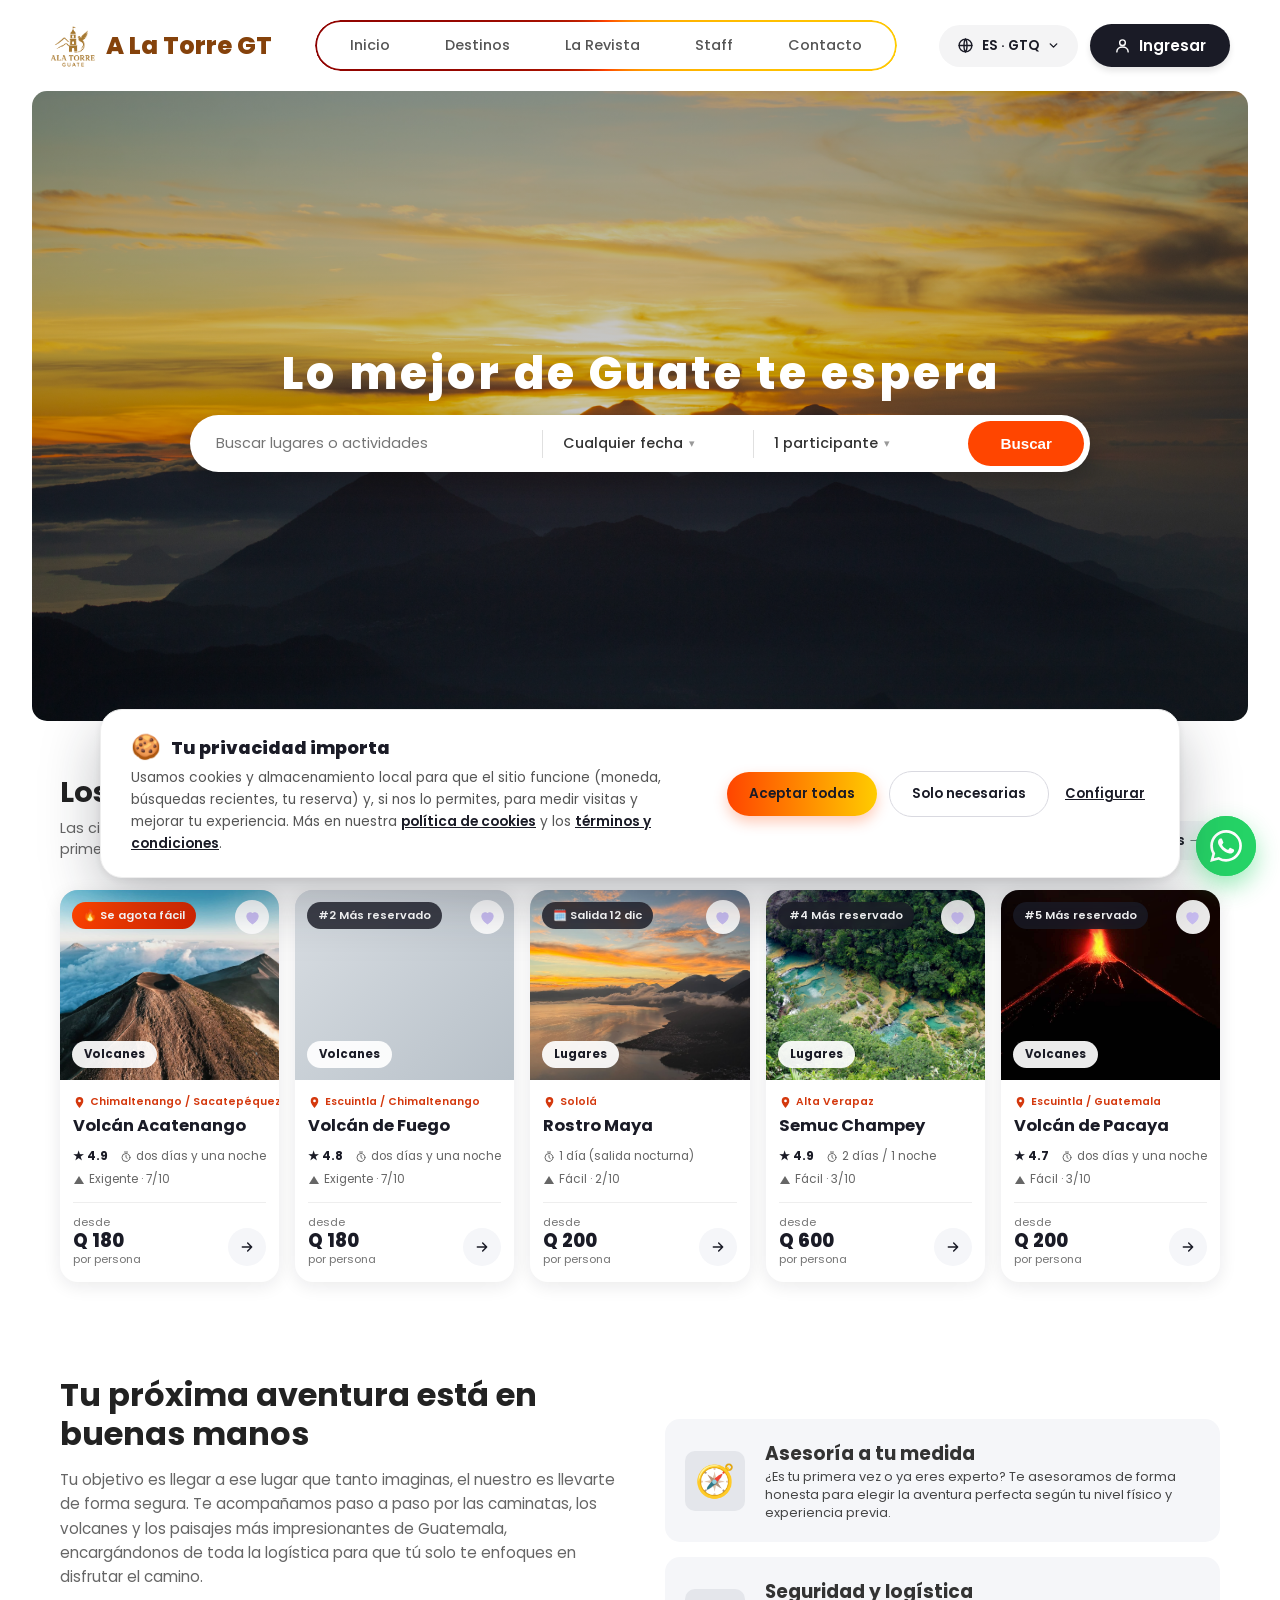
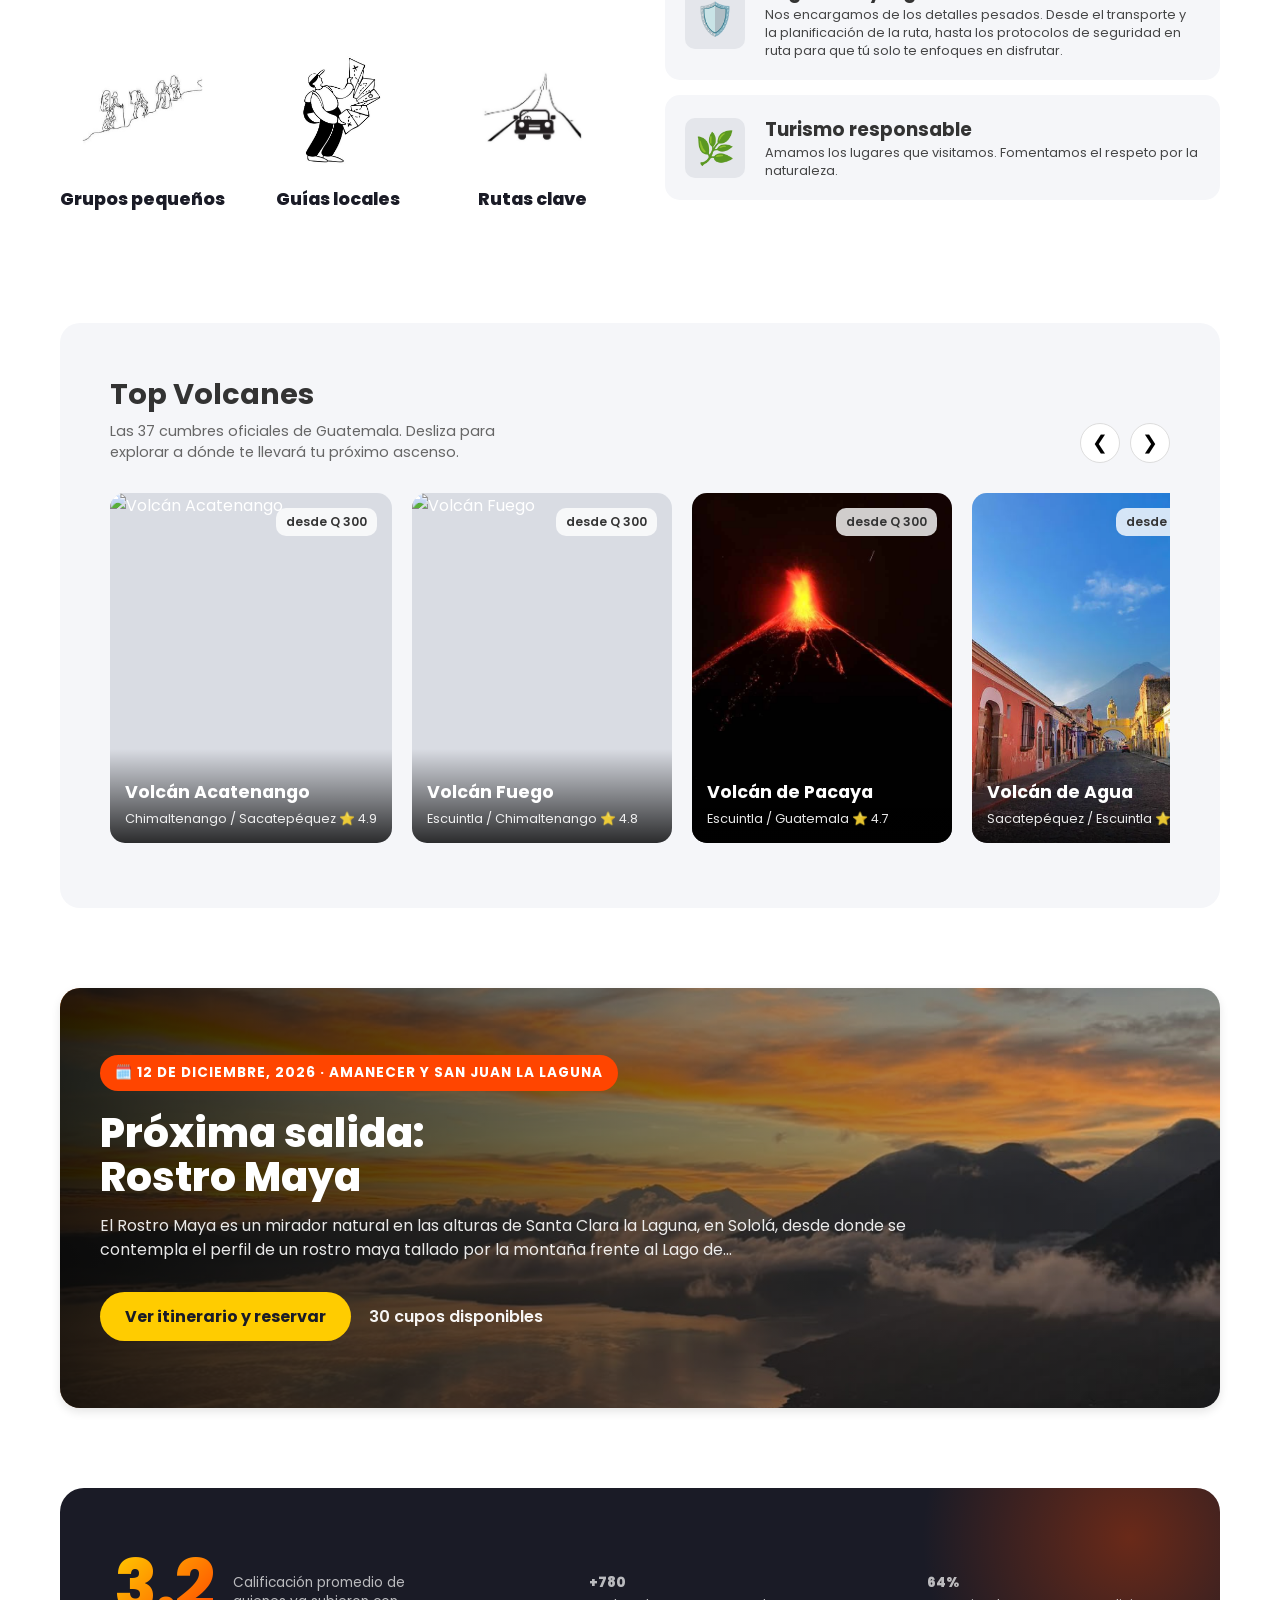
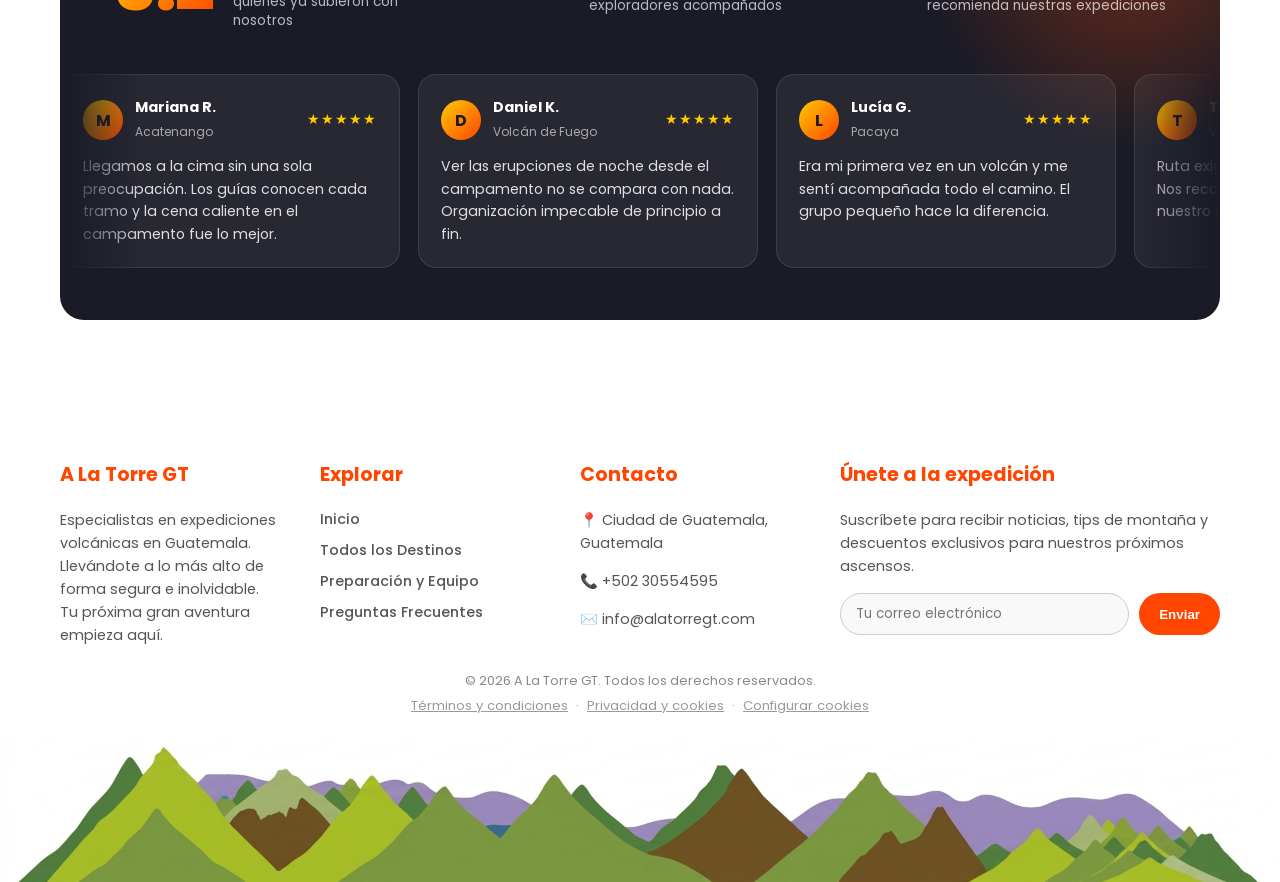
==== index.html @ f59e6e06 "Subo todas las imágenes" ====
<!DOCTYPE html>
<html lang="es">
<head>
    <meta charset="UTF-8">
    <meta name="viewport" content="width=device-width, initial-scale=1.0">
    <title data-i18n="inicio.titulo">A La Torre GT | Inicio</title>
    <link rel="icon" type="image/png" href="img/logo.png">
    <script>document.documentElement.classList.add('js');</script>
    <link rel="preload" as="image" href="img/portada.jpeg" media="(min-width: 769px)">
    <link rel="preconnect" href="https://fonts.googleapis.com">
    <link rel="preconnect" href="https://fonts.gstatic.com" crossorigin>
    <link href="https://fonts.googleapis.com/css2?family=Poppins:wght@400;500;600;700;800&display=swap" rel="stylesheet">
    <link rel="stylesheet" href="estilos.css">
    <link rel="stylesheet" href="comun.css">
    <link rel="stylesheet" href="inicio.css">
    <link rel="stylesheet" href="anuncio.css">
    <script src="moneda.js"></script>
    <script src="i18n.js" defer></script>
    <script src="traducciones/trad-comun.js" defer></script>
    <script src="traducciones/trad-inicio.js" defer></script>
    <script src="comun.js" defer></script>
    <script src="menu-movil.js" defer></script>
</head>
<body>

    <!-- Pantalla de carga: se desvanece sola cuando todo está listo -->
    <div class="pre" id="pre" aria-hidden="true">
        <div class="pre-in">
            <img src="img/logo.png" alt="" onerror="this.remove()">
            <b>A La Torre GT</b>
            <div class="pre-barra"><span></span></div>
        </div>
    </div>

    <nav class="navbar">
        <a class="logo" href="index.html">
            <img src="img/logo.png" alt="" onerror="this.remove()">
            <span>A La Torre GT</span>
        </a>
        <div class="nav-links">
            <a href="index.html" data-i18n="comun.nav.inicio">Inicio</a>
            <a href="destinos.html" data-i18n="comun.nav.destinos">Destinos</a>
            <a href="revista.html" data-i18n="comun.nav.revista">La Revista</a>
            <a href="staff.html" data-i18n="comun.nav.staff">Staff</a>
            <a href="contacto.html" data-i18n="comun.nav.contacto">Contacto</a>
        </div>
        <div class="nav-actions">
            <input type="text" class="search-bar" placeholder="🔍 Buscar un volcán...">
            <a href="#" class="btn-book">Reservar ahora</a>
        </div>
    </nav>

    <!-- ===== 1. HERO ===== -->
    <section class="hero-section">
        <h1 data-i18n-html="inicio.hero.titulo">Lo mejor de <br class="br-movil">Guate te espera</h1>

        <div class="hero-search" id="hero-search">
            <div class="search-field search-field-main" id="field-search">
                <button type="button" class="ms-atras" id="ms-atras" aria-label="Volver" data-i18n-attr="aria-label:inicio.busq.volver"><svg viewBox="0 0 24 24" fill="none" stroke="currentColor" stroke-width="2.2" stroke-linecap="round" stroke-linejoin="round"><path d="M19 12H5M11 6l-6 6 6 6"/></svg></button>
                <input type="text" id="search-input" placeholder="Buscar lugares o actividades" data-i18n-attr="placeholder:inicio.busq.placeholder" autocomplete="off">
                <div class="search-dropdown" id="dropdown-search">
                    <p class="dropdown-label" data-i18n="inicio.busq.recientes">Búsquedas recientes</p>
                    <div id="recent-searches-list"></div>
                    <p class="dropdown-label ms-sug-label" data-i18n="inicio.busq.sugerencias">Sugerencias</p>
                    <div id="sugerencias-list"></div>
                </div>
            </div>
            <div class="search-divider"></div>
            <div class="search-field" id="field-date">
                <span class="search-label" id="date-label" data-i18n="inicio.busq.cualquier_fecha" data-i18n-suave>Cualquier fecha</span>
                <span class="search-chevron">▾</span>
                <div class="search-dropdown dropdown-calendar" id="dropdown-date">
                    <h3 class="ms-titulo" data-i18n="inicio.busq.cuando">¿Cuándo?</h3>
                    <div class="quick-dates">
                        <button type="button" class="quick-date-btn" data-quick="hoy" data-i18n="inicio.busq.hoy">Hoy</button>
                        <button type="button" class="quick-date-btn" data-quick="manana" data-i18n="inicio.busq.manana">Mañana</button>
                        <button type="button" class="quick-date-btn" data-quick="finde" data-i18n="inicio.busq.finde">Próximo fin de semana</button>
                    </div>
                    <div class="calendar-months" id="calendar-months">
                        <div class="calendar-month">
                            <div class="calendar-header">
                                <button type="button" class="calendar-nav" id="cal-prev">❮</button>
                                <span id="calendar-month-label-1"></span>
                                <span class="calendar-nav-spacer"></span>
                            </div>
                            <div class="calendar-grid" id="calendar-grid-1"></div>
                        </div>
                        <div class="calendar-month">
                            <div class="calendar-header">
                                <span class="calendar-nav-spacer"></span>
                                <span id="calendar-month-label-2"></span>
                                <button type="button" class="calendar-nav" id="cal-next">❯</button>
                            </div>
                            <div class="calendar-grid" id="calendar-grid-2"></div>
                        </div>
                    </div>
                    <div class="ms-pie">
                        <button type="button" class="ms-link" id="ms-reset" data-i18n="inicio.busq.restablecer">Restablecer</button>
                        <button type="button" class="ms-link" id="ms-saltar" data-i18n="inicio.busq.saltar">Saltar</button>
                        <button type="button" class="ms-continuar" id="ms-continuar" data-i18n="inicio.busq.continuar">Continuar</button>
                    </div>
                </div>
            </div>
            <div class="search-divider"></div>
            <div class="search-field" id="field-people">
                <span class="search-label" id="people-label" data-i18n="inicio.busq.participante_1" data-i18n-suave>1 participante</span>
                <span class="search-chevron">▾</span>
                <div class="search-dropdown dropdown-people" id="dropdown-people">
                    <h3 class="ms-titulo" data-i18n="inicio.busq.quien">¿Quién va a ir?</h3>
                    <div class="people-row">
                        <div>
                            <p class="people-title" data-i18n="inicio.busq.adultos">Adultos</p>
                            <p class="people-sub" data-i18n="inicio.busq.adultos_sub">A partir de 18 años</p>
                        </div>
                        <div class="people-counter">
                            <button type="button" class="counter-btn" id="adults-minus">−</button>
                            <span id="adults-count">1</span>
                            <button type="button" class="counter-btn" id="adults-plus">+</button>
                        </div>
                    </div>
                    <div class="people-row">
                        <div>
                            <p class="people-title" data-i18n="inicio.busq.ninos">Niños</p>
                            <p class="people-sub" data-i18n="inicio.busq.ninos_sub">De 0 a 17 años</p>
                        </div>
                        <div class="people-counter">
                            <button type="button" class="counter-btn" id="children-minus">−</button>
                            <span id="children-count">0</span>
                            <button type="button" class="counter-btn" id="children-plus">+</button>
                        </div>
                    </div>
                    <div id="children-ages-list"></div>
                </div>
            </div>
            <button class="search-btn" id="search-submit" data-i18n="inicio.busq.buscar">Buscar</button>
        </div>
    </section>

    <div class="container">

        <!-- ===== 2. LOS 5 MÁS RESERVADOS =====
             Las tarjetas se generan solas (script.js, sección 2.5): Acatenango y Fuego fijos y
             los 3 destinos con la salida grupal más próxima. No hay que editarlas aquí. -->
        <section class="mas-res" id="mas-reservados" aria-label="Los destinos más reservados" data-i18n-attr="aria-label:inicio.mas.aria">
            <svg width="0" height="0" style="position:absolute" aria-hidden="true" focusable="false">
                <symbol id="i-pin" viewBox="0 0 24 24"><path fill="currentColor" fill-rule="evenodd" d="M12 2a7 7 0 0 0-7 7c0 5.3 7 13 7 13s7-7.7 7-13a7 7 0 0 0-7-7zm0 9.5A2.5 2.5 0 1 1 12 6.500a2.5 2.5 0 0 1 0 5z"/></symbol>
                <symbol id="i-reloj" viewBox="0 0 24 24"><g fill="none" stroke="currentColor" stroke-width="2" stroke-linecap="round" stroke-linejoin="round"><circle cx="12" cy="13" r="8"/><path d="M12 9v4l2.500 2M9 2h6"/></g></symbol>
                <symbol id="i-monte" viewBox="0 0 24 24"><path fill="currentColor" d="M12 4 2 20h20L12 4z"/></symbol>
                <symbol id="i-corazon" viewBox="0 0 24 24"><path fill="currentColor" stroke="currentColor" stroke-width="1.500" stroke-linejoin="round" d="M12 21s-8-5.300-8-11.100A4.600 4.600 0 0 1 12 7a4.600 4.600 0 0 1 8 2.900C20 15.700 12 21 12 21z"/></symbol>
                <symbol id="i-flecha" viewBox="0 0 24 24"><path fill="none" stroke="currentColor" stroke-width="2.200" stroke-linecap="round" stroke-linejoin="round" d="M5 12h14M13 6l6 6-6 6"/></symbol>
            </svg>

            <div class="mas-res-head">
                <div>
                    <h2 data-i18n="inicio.mas.titulo">Los más reservados</h2>
                    <p data-i18n="inicio.mas.texto">Las cinco expediciones que nuestros exploradores reservan primero. Asegura tu lugar antes de que se llenen.</p>
                </div>
                <a href="destinos.html" class="mas-res-todos" data-i18n="inicio.mas.ver_todos">Ver todos los destinos <span aria-hidden="true">→</span></a>
            </div>

            <div class="mas-res-grid">
                <!-- Las 5 tarjetas las dibuja script.js (sección 2.5) desde destinos-data.js -->
            </div>
        </section>

        <!-- ===== 3. TU PRÓXIMA AVENTURA ===== -->
        <section class="why-section">
            <div class="why-left">
                <h2 data-i18n="inicio.why.titulo">Tu próxima aventura está en buenas manos</h2>
                <p data-i18n="inicio.why.texto">Tu objetivo es llegar a ese lugar que tanto imaginas, el nuestro es llevarte de forma segura. Te acompañamos paso a paso por las caminatas, los volcanes y los paisajes más impresionantes de Guatemala, encargándonos de toda la logística para que tú solo te enfoques en disfrutar el camino.</p>
                <div class="stats-row">
                    <div class="stat-item">
                        <div class="stat-icon"><img src="img/grupospequenos.jpg" alt="Viajes" data-i18n-attr="alt:inicio.why.alt_viajes" loading="lazy" decoding="async"></div>
                        <p data-i18n="inicio.why.grupos">Grupos pequeños</p>
                    </div>
                    <div class="stat-item">
                        <div class="stat-icon"><img src="img/guiaslocales.jpg" alt="Guías" data-i18n-attr="alt:inicio.why.alt_guias" loading="lazy" decoding="async"></div>
                        <p data-i18n="inicio.why.guias">Guías locales</p>
                    </div>
                    <div class="stat-item">
                        <div class="stat-icon"><img src="img/rutasclaves.jpg" alt="Rutas" data-i18n-attr="alt:inicio.why.alt_rutas" loading="lazy" decoding="async"></div>
                        <p data-i18n="inicio.why.rutas">Rutas clave</p>
                    </div>
                </div>
            </div>
            <div class="why-right">
                <div class="feature-card">
                    <div class="feature-icon">🧭</div>
                    <div class="feature-text"><h3 data-i18n="inicio.why.f1_t">Asesoría a tu medida</h3><p data-i18n="inicio.why.f1_p">¿Es tu primera vez o ya eres experto? Te asesoramos de forma honesta para elegir la aventura perfecta según tu nivel físico y experiencia previa.</p></div>
                </div>
                <div class="feature-card">
                    <div class="feature-icon">🛡️</div>
                    <div class="feature-text"><h3 data-i18n="inicio.why.f2_t">Seguridad y logística</h3><p data-i18n="inicio.why.f2_p">Nos encargamos de los detalles pesados. Desde el transporte y la planificación de la ruta, hasta los protocolos de seguridad en ruta para que tú solo te enfoques en disfrutar.</p></div>
                </div>
                <div class="feature-card">
                    <div class="feature-icon">🌿</div>
                    <div class="feature-text"><h3 data-i18n="inicio.why.f3_t">Turismo responsable</h3><p data-i18n="inicio.why.f3_p">Amamos los lugares que visitamos. Fomentamos el respeto por la naturaleza.</p></div>
                </div>
            </div>
        </section>

        <!-- ===== 4. TOP VOLCANES (las tarjetas las genera script.js) ===== -->
        <section class="top-destinations">
            <div class="dest-header">
                <div class="dest-header-text">
                    <h2 data-i18n="inicio.top.titulo">Top Volcanes</h2>
                    <p data-i18n="inicio.top.texto">Las 37 cumbres oficiales de Guatemala. Desliza para explorar a dónde te llevará tu próximo ascenso.</p>
                </div>
                <div class="slider-controls">
                    <button class="slider-btn" id="btn-prev" aria-label="Anterior" data-i18n-attr="aria-label:inicio.top.anterior">❮</button>
                    <button class="slider-btn" id="btn-next" aria-label="Siguiente" data-i18n-attr="aria-label:inicio.top.siguiente">❯</button>
                </div>
            </div>
            <div class="slider-container" id="volcano-slider"></div>
        </section>

        <!-- ===== 5. PRÓXIMAS SALIDAS GRUPALES =====
             Se genera solo desde destinos-data.js (fechasGrupales). Ver script.js, sección 5. -->
        <section class="packages-grid" id="proximas-salidas" style="display:none">
            <div class="featured-summit" id="summit-box">
                <div class="slider-dots" id="summit-dots"></div>
            </div>
        </section>

        <!-- ===== 6. CALIFICACIONES Y RESEÑAS =====
             OJO: las cifras y los comentarios de abajo son de ejemplo.
             Reemplázalos por datos y reseñas reales de tus clientes. -->
        <section class="resenas" id="resenas" aria-label="Calificaciones de nuestros exploradores" data-i18n-attr="aria-label:inicio.res.aria">
            <div class="res-resumen">
                <div class="res-nota">
                    <span class="res-num"><span class="cuenta" data-valor="4.9" data-dec="1">4.9</span></span>
                    <div>
                        <span class="estrellas" style="--w:98%" aria-label="4.9 de 5 estrellas" data-i18n-attr="aria-label:inicio.res.estrellas" data-i18n-n="4.9"><i>★★★★★</i></span>
                        <p data-i18n="inicio.res.promedio">Calificación promedio de quienes ya subieron con nosotros</p>
                    </div>
                </div>
                <div class="res-dato"><b><span class="cuenta" data-valor="1200" data-pref="+">+1,200</span></b><span data-i18n="inicio.res.acompanados">exploradores acompañados</span></div>
                <div class="res-dato"><b><span class="cuenta" data-valor="98" data-suf="%">98%</span></b><span data-i18n="inicio.res.recomienda">recomienda nuestras expediciones</span></div>
            </div>

            <div class="marq" id="marq">
                <div class="marq-track" id="marqTrack">
                    <figure class="res-card"><div class="res-card-top"><span class="res-av">M</span><div><b>Mariana R.</b><small>Acatenango</small></div><span class="res-st">★★★★★</span></div><blockquote data-i18n="inicio.res.r1">Llegamos a la cima sin una sola preocupación. Los guías conocen cada tramo y la cena caliente en el campamento fue lo mejor.</blockquote></figure>
                    <figure class="res-card"><div class="res-card-top"><span class="res-av">D</span><div><b>Daniel K.</b><small>Volcán de Fuego</small></div><span class="res-st">★★★★★</span></div><blockquote data-i18n="inicio.res.r2">Ver las erupciones de noche desde el campamento no se compara con nada. Organización impecable de principio a fin.</blockquote></figure>
                    <figure class="res-card"><div class="res-card-top"><span class="res-av">L</span><div><b>Lucía G.</b><small>Pacaya</small></div><span class="res-st">★★★★★</span></div><blockquote data-i18n="inicio.res.r3">Era mi primera vez en un volcán y me sentí acompañada todo el camino. El grupo pequeño hace la diferencia.</blockquote></figure>
                    <figure class="res-card"><div class="res-card-top"><span class="res-av">T</span><div><b>Tom H.</b><small>Volcán de Agua</small></div><span class="res-st">★★★★☆</span></div><blockquote data-i18n="inicio.res.r4">Ruta exigente pero muy bien guiada. Nos recomendaron el volcán justo para nuestro nivel y acertaron.</blockquote></figure>
                    <figure class="res-card"><div class="res-card-top"><span class="res-av">A</span><div><b>Andrea P.</b><small>Tajumulco</small></div><span class="res-st">★★★★★</span></div><blockquote data-i18n="inicio.res.r5">Transporte, equipo y comida resueltos. Yo solo tuve que caminar y disfrutar la vista desde lo más alto.</blockquote></figure>
                    <figure class="res-card"><div class="res-card-top"><span class="res-av">S</span><div><b>Sebastián M.</b><small>Acatenango</small></div><span class="res-st">★★★★★</span></div><blockquote data-i18n="inicio.res.r6">Seguridad y buen trato. Ya reservé mi segunda expedición con ellos.</blockquote></figure>
                </div>
            </div>
        </section>

    </div>

    <footer class="site-footer">
        <div class="footer-container">
            <div class="footer-col">
                <h3>A La Torre GT</h3>
                <p data-i18n="comun.footer.sobre">Especialistas en expediciones volcánicas en Guatemala. Llevándote a lo más alto de forma segura e inolvidable. Tu próxima gran aventura empieza aquí.</p>
            </div>

            <div class="footer-col">
                <h3 data-i18n="comun.footer.explorar">Explorar</h3>
                <ul class="footer-links">
                    <li><a href="index.html" data-i18n="comun.nav.inicio">Inicio</a></li>
                    <li><a href="destinos.html" data-i18n="comun.footer.destinos">Todos los Destinos</a></li>
                    <li><a href="#" data-i18n="comun.footer.preparacion">Preparación y Equipo</a></li>
                    <li><a href="#" data-i18n="comun.footer.faq">Preguntas Frecuentes</a></li>
                </ul>
            </div>

            <div class="footer-col">
                <h3 data-i18n="comun.footer.contacto">Contacto</h3>
                <p>📍 Ciudad de Guatemala, Guatemala</p>
                <p>📞 +502 30554595</p>
                <p>✉️ info@alatorregt.com</p>
            </div>

            <div class="footer-col">
                <h3 data-i18n="comun.footer.unete">Únete a la expedición</h3>
                <p data-i18n="comun.footer.unete_texto">Suscríbete para recibir noticias, tips de montaña y descuentos exclusivos para nuestros próximos ascensos.</p>
                <form class="newsletter-form">
                    <input type="email" class="newsletter-input" placeholder="Tu correo electrónico" data-i18n-attr="placeholder:comun.footer.correo_ph">
                    <button type="button" class="newsletter-btn" data-i18n="comun.footer.enviar">Enviar</button>
                </form>
            </div>
        </div>

        <div class="footer-bottom">
            <p data-i18n="comun.footer.derechos">&copy; 2026 A La Torre GT. Todos los derechos reservados.</p>
        </div>

        <div class="cumbres-reference">
            <img src="img/cumbres.png" alt="Las 37 cumbres oficiales de Guatemala" data-i18n-attr="alt:comun.footer.cumbres_alt" loading="lazy" decoding="async">
        </div>
    </footer>

    <!-- ===== ANUNCIO DE LA PRÓXIMA SALIDA GRUPAL =====
         Aparece una vez, ~3 s después de entrar. Imagen, enlace y tiempos se cambian en anuncio.js.
         Póster en img/anuncio1.(jpg/png/webp…) con proporción 3:4. -->
    <div class="anu" id="anuncio" role="dialog" aria-modal="true" aria-label="Próxima salida grupal" data-i18n-attr="aria-label:inicio.anuncio.aria" hidden>
        <div class="anu-fondo" data-anu-cerrar></div>

        <div class="anu-volcan" aria-hidden="true">
            <svg viewBox="0 0 1200 420" preserveAspectRatio="xMidYMax slice" focusable="false">
                <defs>
                    <radialGradient id="anu-g-cra" cx="50%" cy="50%" r="50%">
                        <stop offset="0" stop-color="#fff3b0"/><stop offset=".25" stop-color="#ffcc00"/>
                        <stop offset=".6" stop-color="#ff4500" stop-opacity=".55"/><stop offset="1" stop-color="#8b0000" stop-opacity="0"/>
                    </radialGradient>
                    <linearGradient id="anu-g-mon" x1="0" y1="0" x2="0" y2="1">
                        <stop offset="0" stop-color="#2a1410"/><stop offset=".45" stop-color="#14151d"/><stop offset="1" stop-color="#0b0c11"/>
                    </linearGradient>
                    <linearGradient id="anu-g-rio" x1="0" y1="0" x2="0" y2="1">
                        <stop offset="0" stop-color="#ffcc00"/><stop offset=".5" stop-color="#ff4500"/><stop offset="1" stop-color="#8b0000" stop-opacity="0"/>
                    </linearGradient>
                </defs>
                <ellipse class="anu-resplandor" cx="600" cy="150" rx="270" ry="150" fill="url(#anu-g-cra)"/>
                <path d="M0 420V318L150 276 260 300 400 232 520 150 560 128 600 140 640 128 680 150 800 236 940 262 1060 240 1200 310V420Z" fill="url(#anu-g-mon)"/>
                <path d="M560 128 600 140 640 128" fill="none" stroke="#ffcc00" stroke-width="3" stroke-linecap="round" stroke-linejoin="round"/>
                <path d="M574 138 580 172 566 206 586 244 576 286 596 336" fill="none" stroke="url(#anu-g-rio)" stroke-width="5" stroke-linecap="round" stroke-linejoin="round"/>
                <path d="M626 138 622 170 638 204 620 240 632 280 618 322" fill="none" stroke="url(#anu-g-rio)" stroke-width="4" stroke-linecap="round" stroke-linejoin="round"/>
            </svg>
        </div>

        <div class="anu-brasas" aria-hidden="true"></div>

        <div class="anu-card" tabindex="-1">
            <button type="button" class="anu-x" aria-label="Cerrar anuncio" data-i18n-attr="aria-label:inicio.anuncio.cerrar" data-anu-cerrar>
                <svg viewBox="0 0 24 24" fill="none" stroke="currentColor" stroke-width="2.6" stroke-linecap="round" aria-hidden="true"><path d="M6 6l12 12M18 6L6 18"/></svg>
            </button>
            <div class="anu-foto">
                <img alt="Próxima salida grupal" data-i18n-attr="alt:inicio.anuncio.alt" decoding="async">
                <div class="anu-frente" aria-hidden="true"><div class="anu-lava"></div><div class="anu-cubre"></div></div>
            </div>
            <div class="anu-pie">
                <a class="btn-primary anu-cta" href="detalle.html?id=fuego" data-i18n="inicio.summit.reservar">Ver itinerario y reservar</a>
            </div>
        </div>
    </div>

<script src="destinos-data.js"></script>
<script src="imagenes.js"></script>
<script src="buscador.js"></script>
<script src="script.js"></script>
<script src="whatsapp.js"></script>
<script src="legal.js" defer></script>
<script src="anuncio.js" defer></script>
</body>
</html>
---- estilos.css ----
/* --- GENERAL --- */
* { margin: 0; padding: 0; box-sizing: border-box; }
body { font-family: 'Poppins', sans-serif; background-color: #ffffff; color: #333; }
.container { max-width: 1200px; margin: 0 auto; padding: 0 20px; }

/* --- NAVEGACIÓN --- */
.navbar { display: flex; justify-content: space-between; align-items: center; padding: 20px 50px; }
.logo { font-size: 1.5rem; font-weight: 800; color: #85420b; }

/* --- EL CONTENEDOR OVALADO (PASTILLA FIJA) --- */
.nav-links {
    display: flex;
    gap: 15px;
    align-items: center;
    padding: 5px 15px;
    border-radius: 50px;
    position: relative;
    overflow: hidden;
    /* ¡Le quitamos la animación a esta caja para que deje de marearnos! */
}

/* --- EL FONDO MÁGICO QUE GIRA (Lava 100% Fluida y sin cortes) --- */
.nav-links::before {
    content: '';
    position: absolute;

    /* EL TRUCO: Un CUADRADO GIGANTE centrado perfectamente */
    top: 50%;
    left: 50%;
    width: 3000px;  /* Súper ancho */
    height: 3000px; /* Súper alto, un cuadrado perfecto */
    margin-top: -1500px;  /* La mitad de 3000 para centrarlo exacto */
    margin-left: -1500px; /* La mitad de 3000 para centrarlo exacto */

    /* Degradado continuo y muy suave */
    background: conic-gradient(
        #ff4500 0%,   /* Naranja lava */
        #ffcc00 25%,  /* Amarillo fuego (brillo) */
        #ff4500 50%,  /* Naranja lava */
        #8b0000 75%,  /* Rojo oscuro */
        #ff4500 100%  /* Termina EXACTAMENTE igual que como empieza */
    );

    animation: lava-flow 4s linear infinite;
    z-index: -2;
}

/* --- LA TAPA BLANCA QUE DEJA EL BORDE DE 2PX --- */
.nav-links::after {
    content: '';
    position: absolute;
    background-color: #ffffff;
    /* Estos 2px son la magia: tapan el centro y dejan asomar el fondo que gira */
    top: 2px; left: 2px; right: 2px; bottom: 2px;
    border-radius: 50px;
    z-index: -1;
}

/* --- Animación de flujo de lava --- */
@keyframes lava-flow {
    to { transform: rotate(360deg); }
}

/* --- ESTILO DE LOS ENLACES INDIVIDUALES --- */
.nav-links a {
    text-decoration: none;
    color: #555;
    font-size: 0.9rem;
    font-weight: 500;
    padding: 10px 20px;
    border-radius: 50px;
    transition: all 0.3s ease;
    position: relative;
    z-index: 1; /* Encima de todo para que se lean y se puedan clickear */
}

/* --- El efecto tenue al pasar el mouse --- */
.nav-links a:hover {
    color: #1a2b4c;
    background-color: rgba(255, 140, 0, 0.15);
    box-shadow: 0 0 10px rgba(255, 165, 0, 0.5);
}

/* --- ACCIONES DE NAVEGACIÓN (Buscador y Botón) --- */
.nav-actions {
    display: flex;
    align-items: center;
    gap: 15px;
}

.search-bar {
    background-color: #f4f4f5;
    border-radius: 50px;
    padding: 10px 20px;
    border: 2px solid transparent;
    outline: none;
    font-family: inherit;
    font-size: 0.9rem;
    color: #333;
    width: 200px;
    transition: all 0.3s ease;
}

.search-bar:focus {
    background-color: #ffffff;
    border-color: #ff4500;
    box-shadow: 0 0 8px rgba(255, 69, 0, 0.2);
    width: 230px;
}

.btn-book {
    background-color: #1a1b26;
    color: #ffffff;
    text-decoration: none;
    padding: 10px 24px;
    border-radius: 50px;
    font-weight: 600;
    font-size: 0.95rem;
    transition: all 0.3s ease;
    box-shadow: 0 4px 6px rgba(0, 0, 0, 0.1);
}

.btn-book:hover {
    background: linear-gradient(90deg, #ff4500, #ffcc00);
    color: white;
    transform: translateY(-2px);
    box-shadow: 0 6px 12px rgba(255, 69, 0, 0.3);
}

/* --- HERO (PORTADA) --- */
.hero-section {
    width: 95%; max-width: 1400px; height: 70vh; margin: 0 auto 50px auto;
    border-radius: 15px;
    background: linear-gradient(rgba(0,0,0,0.3), rgba(0,0,0,0.1)), url('img/portada.jpeg') bottom/cover;
    display: flex; flex-direction: column; justify-content: center; align-items: center; text-align: center; color: white;
}

.hero-section h1 {
     font-size: clamp(1.8rem, 4vw, 2.8rem);
    font-weight: 800;
    letter-spacing: 3px;
    margin-bottom: 8px;
}

/* --- BARRA DE BÚSQUEDA DEL HERO --- */
.hero-search {
    display: flex;
    align-items: center;
    background-color: #ffffff;
    border-radius: 50px;
    padding: 6px;
    box-shadow: 0 10px 30px rgba(0,0,0,0.25);
    max-width: 900px;
    width: 100%;
}

.search-field {
    display: flex;
    align-items: center;
    gap: 6px;
    padding: 10px 20px;
    cursor: pointer;
    border-radius: 50px;
    transition: background-color 0.2s ease;
    white-space: nowrap;
    flex: 1;
}

.search-field-main {
    flex: 1.8;
}

.search-field:hover { background-color: #f4f4f5; }

.search-field input {
    border: none;
    outline: none;
    font-family: inherit;
    font-size: 0.9rem;
    color: #333;
    width: 100%;
    background: transparent;
}

.search-label { font-size: 0.9rem; color: #333; font-weight: 500; }
.search-chevron { color: #999; font-size: 0.7rem; }

.search-divider {
    width: 1px;
    height: 28px;
    background-color: #e0e0e0;
    flex-shrink: 0;
}

.search-btn {
    background-color: #ff4500;
    color: white;
    border: none;
    padding: 14px 32px;
    border-radius: 50px;
    font-weight: 700;
    font-size: 0.95rem;
    cursor: pointer;
    transition: all 0.3s ease;
    margin-left: 4px;
    flex-shrink: 0;
}

.search-btn:hover {
    background: linear-gradient(90deg, #ff4500, #ffcc00);
    transform: translateY(-2px);
    box-shadow: 0 6px 15px rgba(255, 69, 0, 0.4);
}
/* --- MENÚS DESPLEGABLES DE LA BARRA DE BÚSQUEDA --- */
.hero-search { position: relative; }
.search-field { position: relative; }

.search-dropdown {
    display: none;
    position: absolute;
    top: calc(100% + 15px);
    left: 0;
    background: #ffffff;
    border-radius: 20px;
    box-shadow: 0 15px 40px rgba(0,0,0,0.2);
    padding: 20px;
    text-align: left;
    color: #333;
    z-index: 50;
}
.search-dropdown.active { display: block; }

/* Búsquedas recientes */
#dropdown-search { width: 320px; }
.dropdown-label { font-size: 0.8rem; color: #888; margin-bottom: 12px; text-transform: uppercase; letter-spacing: 0.5px; }
.recent-item { display: flex; align-items: center; gap: 12px; padding: 10px; border-radius: 10px; cursor: pointer; transition: background-color 0.2s; }
.recent-item:hover { background-color: #f4f4f5; }
.recent-icon { width: 32px; height: 32px; border-radius: 50%; background: #f4f4f5; display: flex; align-items: center; justify-content: center; flex-shrink: 0; font-size: 0.9rem; }
.recent-text strong { display: block; font-size: 0.9rem; }
.no-recent { font-size: 0.85rem; color: #999; padding: 10px 0; }

/* Calendario */
.quick-dates { display: flex; flex-wrap: wrap; gap: 8px; margin-bottom: 18px; }
.quick-date-btn { background: #f4f4f5; border: none; border-radius: 50px; padding: 8px 16px; font-size: 0.8rem; font-family: inherit; cursor: pointer; transition: 0.2s; color: #333; }
.quick-date-btn:hover { background: #ff4500; color: white; }
.calendar-header { display: flex; align-items: center; justify-content: space-between; margin-bottom: 12px; }
.calendar-header span { font-weight: 700; text-transform: capitalize; }
.calendar-nav { background: none; border: none; cursor: pointer; font-size: 1rem; color: #555; }
.calendar-nav:hover { color: #ff4500; }
.calendar-grid { display: grid; grid-template-columns: repeat(7, 1fr); gap: 4px; text-align: center; }
.calendar-day-name { font-size: 0.7rem; color: #999; font-weight: 600; padding-bottom: 6px; }
.calendar-day { padding: 8px 0; border-radius: 50%; cursor: pointer; font-size: 0.85rem; transition: 0.2s; }
.calendar-day:hover { background: #f4f4f5; }
.calendar-day.selected { background: #ff4500; color: white; font-weight: 700; }
.calendar-day.disabled { color: #ddd; cursor: default; pointer-events: none; }
.calendar-day.empty { visibility: hidden; }

/* Participantes */
.dropdown-people { width: 340px; }
.people-row { display: flex; justify-content: space-between; align-items: center; padding: 12px 0; border-bottom: 1px solid #f0f0f0; }
.people-row:last-child { border-bottom: none; }
.people-title { font-size: 0.95rem; font-weight: 600; }
.people-sub { font-size: 0.8rem; color: #888; }
.people-counter { display: flex; align-items: center; gap: 12px; }
.counter-btn { width: 28px; height: 28px; border-radius: 50%; border: 1px solid #ddd; background: white; cursor: pointer; font-size: 1rem; display: flex; align-items: center; justify-content: center; color: #555; transition: 0.2s; }
.counter-btn:hover:not(:disabled) { background: #ff4500; color: white; border-color: #ff4500; }
.counter-btn:disabled { opacity: 0.3; cursor: default; }

/* --- CALENDARIO DE DOS MESES CON RANGO --- */
.dropdown-calendar { width: 640px; }
.calendar-months { display: flex; gap: 30px; }
.calendar-month { flex: 1; min-width: 240px; }
.calendar-nav-spacer { width: 20px; display: inline-block; }

.calendar-day.range-start,
.calendar-day.range-end {
    background: #ff4500;
    color: white;
    border-radius: 50%;
    font-weight: 700;
    position: relative;
    z-index: 2;
}
.calendar-day.in-range {
    background: rgba(255, 69, 0, 0.15);
    border-radius: 0;
}
.calendar-day.in-range-preview {
    background: rgba(255, 69, 0, 0.08);
    border-radius: 0;
}
.calendar-day.range-end-preview {
    background: #1a1b26;
    color: white;
    border-radius: 50%;
}

/* --- EDAD POR NIÑO --- */
.child-age-row {
    display: flex;
    justify-content: space-between;
    align-items: center;
    gap: 12px;
    padding: 10px 0;
    border-bottom: 1px solid #f0f0f0;
}
.child-age-row span {
    font-size: 0.85rem;
    color: #333;
    flex-shrink: 0;
}
.child-age-select {
    padding: 6px 10px;
    border-radius: 8px;
    border: 1px solid #ddd;
    font-family: inherit;
    font-size: 0.85rem;
    color: #333;
    background: white;
    min-width: 110px;
    flex-shrink: 0;
}


/* Móvil: los menús ocupan toda la pantalla desde abajo */
@media (max-width: 768px) {
    .search-dropdown {
        position: fixed;
        top: auto;
        bottom: 0;
        left: 0;
        right: 0;
        width: 100%;
        border-radius: 20px 20px 0 0;
        max-height: 70vh;
        overflow-y: auto;
        z-index: 2000;
        white-space: normal;
        box-sizing: border-box;
        padding-bottom: calc(20px + env(safe-area-inset-bottom, 0px));
        box-shadow: 0 0 0 100vmax rgba(26, 27, 38, 0.5); /* oscurece el fondo; al tocar fuera se cierra */
    }

     .calendar-months { flex-direction: column; gap: 20px; }
    .dropdown-calendar { width: 100%; }



}
/* --- BOTONES DEL HERO (aún en el CSS por si los reusas en otra página) --- */
.btn-white {
    background-color: white;
    color: #333;
    padding: 12px 30px;
    border-radius: 50px;
    text-decoration: none;
    font-weight: 600;
    margin-right: 15px;
    display: inline-block;
    transition: all 0.3s ease;
    box-shadow: 0 4px 6px rgba(0,0,0,0.1);
}

.btn-white:hover {
    transform: translateY(-5px);
    box-shadow: 0 10px 20px rgba(0,0,0,0.4);
    color: #ff4500;
}

.btn-outline {
    background-color: transparent;
    border: 2px solid white;
    color: white;
    padding: 12px 30px;
    border-radius: 50px;
    text-decoration: none;
    font-weight: 600;
    display: inline-block;
    transition: all 0.3s ease;
}

.btn-outline:hover {
    background-color: white;
    color: #1a1b26;
    transform: translateY(-5px);
    box-shadow: 0 10px 20px rgba(0,0,0,0.4);
}

/* --- SECCIÓN 2: POR QUÉ ELEGIRNOS --- */
.why-section { display: flex; gap: 50px; margin: 80px auto; align-items: center; }
.why-left { flex: 1; }
.why-left h2 { font-size: 2rem; font-weight: 700; color: #222; margin-bottom: 15px; line-height: 1.2; }
.why-left p { color: #666; font-size: 0.95rem; margin-bottom: 30px; line-height: 1.6; }

.stats-row { display: flex; gap: 30px; margin-top: 30px; text-align: center; }
.stat-item { flex: 1; }

/* --- ESTILO DE LOS ICONOS (grandes, sin círculo, sin fondo blanco) --- */
.stat-icon {
    width: 120px;
    height: 120px;
    margin-top: 30px;
    margin-bottom: 10px;
    margin-left: auto;
    margin-right: auto;
    background: transparent;
    border-radius: 0;
    display: flex;
    align-items: center;
    justify-content: center;
    mix-blend-mode: multiply;
    image-rendering: -webkit-optimize-contrast; /* Chrome, Edge, Safari */
    image-rendering: optimizeQuality;
}

.stat-icon img {
    width: 100%;
    height: 100%;
    object-fit: contain; /* Para que no se deformen */
}

.stat-item h4 { font-size: 1.2rem; margin-bottom: 5px; }
.stat-item p {
    font-size: 1.1rem;
    color: #1a1b26;
    font-weight: 800;
    margin-top: 15px;
}

.why-right { flex: 1; display: flex; flex-direction: column; gap: 15px; }

/* --- TARJETAS CLARAS Y ELEGANTES CON GRISES --- */
.feature-card { background-color: #f5f6f9; color: #333; display: flex; align-items: center; padding: 20px; border-radius: 15px; gap: 20px; }
.feature-icon { font-size: 2rem; background-color: #e4e6eb; width: 60px; height: 60px; border-radius: 10px; display: flex; justify-content: center; align-items: center; flex-shrink: 0; }
.feature-text p { font-size: 0.8rem; opacity: 0.9; }

/* --- SECCIÓN 3: TOP VOLCANES (CARRUSEL) --- */
.top-destinations { background-color: #f5f6f9; padding: 50px; border-radius: 20px; margin: 80px auto; }

.dest-header { display: flex; justify-content: space-between; align-items: flex-end; margin-bottom: 30px; }
.dest-header-text h2 { font-size: 1.8rem; font-weight: 700; margin-bottom: 5px; }
.dest-header-text p { color: #666; font-size: 0.9rem; max-width: 400px; }

.slider-controls { display: flex; gap: 10px; }
.slider-btn {
    background-color: white; border: 1px solid #ddd; border-radius: 50%;
    width: 40px; height: 40px; cursor: pointer; font-size: 1.2rem;
    display: flex; align-items: center; justify-content: center; transition: 0.3s;
}
.slider-btn:hover { background-color: #1a1b26; color: white; }

.slider-container {
    display: flex;
    gap: 20px;
    overflow-x: auto;
    scroll-behavior: smooth;
    padding-bottom: 15px;
}
.slider-container::-webkit-scrollbar { display: none; }

.dest-card {
    min-width: 260px;
    flex-shrink: 0;
    height: 350px; border-radius: 15px; background-size: cover; background-position: center;
    position: relative; overflow: hidden; color: white; display: flex;
    flex-direction: column; justify-content: space-between; padding: 15px;
}
.dest-price { align-self: flex-end; background: rgba(255,255,255,0.8); color: #333; font-size: 0.75rem; padding: 5px 10px; border-radius: 10px; font-weight: 600; }
.dest-info { background: linear-gradient(transparent, rgba(0,0,0,0.8)); margin: -15px; padding: 30px 15px 15px; }
.dest-info h3 { font-size: 1.1rem; margin-bottom: 5px; }
.dest-info p { font-size: 0.8rem; opacity: 0.9; }

/* --- SECCIÓN 4: PRÓXIMA CUMBRE Y PAQUETES --- */
.packages-grid { display: grid; grid-template-columns: repeat(3, 1fr); gap: 20px; margin: 80px auto; }

.featured-summit {
    grid-column: span 2;
    height: 420px;
    border-radius: 20px;
    position: relative;
    overflow: hidden;
    box-shadow: 0 4px 10px rgba(0,0,0,0.1);
    transition: all 0.3s ease;
}
.featured-summit:hover {
    transform: translateY(-5px);
    box-shadow: 0 15px 30px rgba(0,0,0,0.3);
}

.summit-slide {
    position: absolute;
    top: 0; left: 0; width: 100%; height: 100%;
    padding: 40px;
    color: white;
    display: flex;
    flex-direction: column;
    justify-content: center;
    opacity: 0;
    transition: opacity 1s ease-in-out;
    z-index: 0;
}
.summit-slide.active {
    opacity: 1;
    z-index: 1;
}
.summit-content { position: relative; z-index: 2; }
.summit-date {
    background-color: #ff4500; color: white; padding: 8px 15px; border-radius: 50px; font-weight: 700; font-size: 0.85rem; width: fit-content; margin-bottom: 20px; letter-spacing: 1px; text-transform: uppercase;
}
.summit-slide h2 { font-size: 2.5rem; margin-bottom: 15px; font-weight: 800; line-height: 1.1; }
.summit-slide p { font-size: 1rem; max-width: 80%; margin-bottom: 30px; opacity: 0.9; line-height: 1.5; }

.btn-primary { background-color: #ffcc00; color: #1a1b26; padding: 12px 25px; border-radius: 50px; text-decoration: none; font-weight: 700; display: inline-block; width: fit-content; transition: 0.3s; border: none; cursor: pointer; font-family: inherit; font-size: 1rem; }
.btn-primary:hover { background-color: white; transform: scale(1.05); }

.package-intro { background-color: #8a9bae; color: white; padding: 40px; border-radius: 20px; display: flex; flex-direction: column; justify-content: space-between; height: 420px; transition: all 0.3s ease; }
.package-intro:hover { transform: translateY(-5px); box-shadow: 0 10px 20px rgba(138, 155, 174, 0.4); }
.package-intro h2 { font-size: 1.8rem; margin-bottom: 10px; }
.package-intro p { font-size: 0.9rem; opacity: 0.9; }
.btn-dark { background-color: #1a2b4c; color: white; padding: 10px 20px; border-radius: 20px; text-decoration: none; font-size: 0.9rem; display: inline-block; width: fit-content; transition: 0.3s; }
.btn-dark:hover { background-color: #ff4500; }

/* --- PUNTITOS INDICADORES --- */
.slider-dots {
    position: absolute;
    bottom: 20px;
    left: 50%;
    transform: translateX(-50%);
    display: flex;
    gap: 12px;
    z-index: 10;
}
.dot {
    width: 12px;
    height: 12px;
    background-color: rgba(255, 255, 255, 0.4);
    border-radius: 50%;
    transition: all 0.3s ease;
}
.dot.active {
    background-color: #ffcc00;
    transform: scale(1.3);
}

/* --- SECCIÓN 5: PIE DE PÁGINA (FOOTER) --- */
.site-footer {
    background-color: #ffffff;
    color: #333333;
    padding: 60px 0 0 0;
    margin-top: 80px;
    font-size: 0.9rem;
    overflow: hidden;
}

.footer-container {
    max-width: 1200px;
    margin: 0 auto;
    display: grid;
    grid-template-columns: repeat(4, 1fr);
    gap: 40px;
    padding: 0 20px;
}

.footer-col h3 {
    color: #ff4500;
    margin-bottom: 20px;
    font-size: 1.2rem;
    font-weight: 700;
}
.footer-col p {
    color: #555555;
    line-height: 1.6;
    margin-bottom: 15px;
}

.footer-links { list-style: none; }
.footer-links li { margin-bottom: 10px; }
.footer-links a {
    color: #555555;
    text-decoration: none;
    transition: color 0.3s;
    font-weight: 500;
}
.footer-links a:hover { color: #ff4500; }

.newsletter-form { display: flex; gap: 10px; margin-top: 15px; }
.newsletter-input {
    padding: 10px 15px;
    border-radius: 50px;
    border: 1px solid #ccc;
    background-color: #f9f9f9;
    outline: none;
    flex: 1;
    font-family: inherit;
    color: #333;
}
.newsletter-btn {
    background-color: #ff4500; color: white; border: none; padding: 10px 20px;
    border-radius: 50px; cursor: pointer; font-weight: 600; transition: 0.3s;
}
.newsletter-btn:hover { background-color: #ffcc00; color: #1a1b26; }

.footer-bottom {
    text-align: center;
    padding: 10px 20px 20px;
    color: #888888;
    font-size: 0.8rem;
}

/* --- LA IMAGEN DE LAS 37 CUMBRES (PEGADA AL FONDO) --- */
.cumbres-reference {
    width: 100%;
    margin: 0;
    padding: 0;
    display: block;
    line-height: 0;
}
.cumbres-reference img {
    width: 100%;
    height: auto;
    display: block;
    border-radius: 0;
    box-shadow: none;
    object-fit: cover;
}

/* =========================================
   PÁGINA DE DETALLE (detalle.html)
   ========================================= */

/* --- ENCABEZADO --- */
.detail-hero { padding: 30px 20px 0; }
.detail-breadcrumb { font-size: 0.8rem; color: #888; margin-bottom: 12px; }
.detail-breadcrumb a { color: #888; text-decoration: none; }
.detail-breadcrumb a:hover { color: #ff4500; }
.detail-hero h1 { font-size: 2rem; font-weight: 800; color: #1a1b26; margin-bottom: 10px; }
.detail-meta { display: flex; flex-wrap: wrap; align-items: center; gap: 20px; font-size: 0.9rem; color: #555; padding-bottom: 20px; border-bottom: 1px solid #eee; }
.detail-rating strong { color: #1a1b26; }
.detail-actions { display: flex; gap: 10px; margin-left: auto; }
.detail-action-btn {
    background: #f5f6f9; border: none; padding: 8px 16px; border-radius: 50px;
    font-family: inherit; font-size: 0.85rem; cursor: pointer; transition: 0.2s; color: #333;
}
.detail-action-btn:hover { background: #e4e6eb; }
.detail-action-btn.activo { background: #ffe3d6; color: #ff4500; }

/* --- GALERÍA --- */
.detail-gallery { display: grid; grid-template-columns: 1.5fr 1fr; gap: 10px; margin: 0 0 30px 0; height: 360px; }
.gallery-main { border-radius: 15px 0 0 15px; background-size: cover; background-position: center; cursor: pointer; }
.gallery-thumbs { display: grid; grid-template-columns: 1fr 1fr; grid-template-rows: 1fr 1fr; gap: 10px; position: relative; }
.gallery-thumb { background-size: cover; background-position: center; border-radius: 10px; cursor: pointer; transition: 0.2s; }
.gallery-thumb:hover { opacity: 0.85; }
.gallery-thumbs :nth-child(2) { border-radius: 0 15px 0 0; }
.gallery-thumbs :nth-child(4) { border-radius: 0 0 15px 0; }
.gallery-ver-todas {
    position: absolute; bottom: 15px; right: 15px; background: white; border: none;
    padding: 8px 16px; border-radius: 50px; font-size: 0.8rem; font-weight: 600; cursor: pointer;
    box-shadow: 0 2px 8px rgba(0,0,0,0.2);
}

/* --- LIGHTBOX (visor de fotos) --- */
.lightbox-overlay {
    position: fixed; inset: 0; background: rgba(0,0,0,0.9); z-index: 999;
    display: flex; align-items: center; justify-content: center;
}
.lightbox-img { max-width: 85%; max-height: 80vh; border-radius: 10px; }
.lightbox-close { position: absolute; top: 20px; right: 30px; background: none; border: none; color: white; font-size: 1.8rem; cursor: pointer; }
.lightbox-nav { background: rgba(255,255,255,0.15); border: none; color: white; font-size: 1.5rem; width: 50px; height: 50px; border-radius: 50%; cursor: pointer; margin: 0 20px; }
.lightbox-nav:hover { background: rgba(255,255,255,0.3); }
.lightbox-counter { position: absolute; bottom: 30px; left: 50%; transform: translateX(-50%); color: white; font-size: 0.85rem; }

/* --- LAYOUT PRINCIPAL (contenido + sidebar) --- */
.detail-layout { display: grid; grid-template-columns: 1fr 340px; gap: 50px; align-items: start; margin-top: 25px; margin-bottom: 80px; }
.detail-block { padding: 30px 0; border-bottom: 1px solid #eee; }
.detail-block h2 { font-size: 1.4rem; font-weight: 700; margin-bottom: 18px; color: #1a1b26; }
.detail-block p { color: #555; line-height: 1.7; }

/* --- LO QUE INCLUYE --- */
.detail-includes-grid { display: grid; grid-template-columns: 1fr 1fr; gap: 12px; }
.include-item { font-size: 0.9rem; color: #333; display: flex; align-items: center; gap: 8px; }
.include-opcional { color: #888; }
.include-tag { font-size: 0.7rem; background: #f5f6f9; padding: 2px 8px; border-radius: 20px; margin-left: auto; }

/* --- ITINERARIO --- */
.detail-modalidad-tabs { display: flex; gap: 10px; margin-bottom: 25px; flex-wrap: wrap; }
.modalidad-tab {
    background: #f5f6f9; border: none; padding: 10px 20px; border-radius: 50px;
    font-family: inherit; font-size: 0.85rem; cursor: pointer; transition: 0.2s; color: #333;
}
.modalidad-tab:hover { background: #e4e6eb; }
.modalidad-tab.active { background: #1a1b26; color: white; }

/* --- ITINERARIO: línea de tiempo (hora | punto o barra | contenido) ---
   Cada evento dibuja su propio punto, así siempre queda alineado con su hora y su título.
   Punto sólido = momento puntual · barra naranja + tarjeta = periodo (rango de tiempo)
   Punto hueco = momento sin hora exacta (ej. "Amanecer") */
.detail-itinerary-wrap { display: block; }
.detail-itinerary-track { display: none; }   /* ya no se usa */

.itinerary-day { min-width: 0; }
.itinerary-day + .itinerary-day { margin-top: 36px; }
.itinerary-day h3 { display: flex; align-items: center; flex-wrap: wrap; gap: 10px; font-size: 1.1rem; margin-bottom: 22px; color: #1a1b26; }
.it-dia { font-size: 0.7rem; font-weight: 700; letter-spacing: .06em; text-transform: uppercase; color: #ff4500; background: #fff1e8; padding: 4px 11px; border-radius: 50px; }

.itinerary-event { --sep: 26px; display: grid; grid-template-columns: 104px 28px minmax(0, 1fr); column-gap: 8px; padding-bottom: var(--sep); }
.itinerary-event:last-child { --sep: 0px; }

.itinerary-hora { display: flex; flex-direction: column; align-items: flex-end; gap: 2px; min-width: 0; padding-top: 2px; text-align: right; line-height: 1.25; font-size: 0.85rem; color: #ff4500; }
.itinerary-hora b { font-weight: 700; }
.itinerary-hora small { font-size: 0.72rem; font-weight: 500; color: #8a8a94; white-space: nowrap; }
.it-etiqueta-txt { font-size: 0.8rem; font-weight: 600; color: #ff4500; }

.it-marca { position: relative; }
.it-marca::before { content: ''; position: absolute; left: 50%; top: 0; bottom: calc(var(--sep) * -1); width: 2px; margin-left: -1px; background: #ffd9c2; }
.itinerary-event:last-child .it-marca::before { display: none; }
.it-marca i { position: absolute; left: 50%; top: 4px; width: 14px; height: 14px; margin-left: -7px; border-radius: 50%; background: #ff4500; box-shadow: 0 0 0 4px #fff; }
.it-etiqueta.it-punto .it-marca i { background: #fff; border: 3px solid #ff4500; box-sizing: border-box; }

.it-cuerpo { min-width: 0; }
.itinerary-event strong { display: block; font-size: 0.95rem; line-height: 1.3; margin-bottom: 3px; color: #1a1b26; }
.itinerary-event p { font-size: 0.85rem; line-height: 1.55; color: #666; margin: 0; }

/* Periodo: barra a lo largo de todo el evento + tarjeta suave */
.it-periodo .it-marca i { top: 0; bottom: var(--sep); height: auto; width: 8px; margin-left: -4px; border-radius: 8px; background: linear-gradient(180deg, #ff4500, #ffcc00); }
.it-periodo .it-cuerpo { background: #fff8f2; border: 1px solid #ffe3d1; border-radius: 14px; padding: 12px 16px; }
.it-periodo .itinerary-hora { padding-top: 14px; }

@media (max-width: 600px) {
    .itinerary-event { grid-template-columns: 84px 22px minmax(0, 1fr); column-gap: 6px; --sep: 22px; }
    .itinerary-event:last-child { --sep: 0px; }
    .itinerary-hora { font-size: 0.78rem; }
    .it-periodo .it-cuerpo { padding: 10px 12px; }
}

/* --- REQUISITOS --- */
.detail-requisitos { display: flex; flex-direction: column; gap: 14px; }
.requisito-item { font-size: 0.9rem; color: #333; }
.exigencia-bar { width: 100%; max-width: 300px; height: 8px; background: #f0f0f0; border-radius: 10px; margin-top: 8px; overflow: hidden; }
.exigencia-fill { height: 100%; background: linear-gradient(90deg, #ffcc00, #ff4500); border-radius: 10px; }

/* --- LISTAS (qué llevar / no incluye) --- */
.detail-list { list-style: none; }
.detail-list li { padding: 8px 0 8px 24px; position: relative; font-size: 0.9rem; color: #333; }
.detail-list li::before { content: '•'; position: absolute; left: 8px; color: #ff4500; font-weight: 700; }
.detail-list-noincluye li::before { content: '✕'; color: #999; font-size: 0.75rem; }

.detail-no-resenas { color: #999; font-size: 0.9rem; }

/* --- SUGERENCIAS --- */
.detail-suggestions { display: grid; grid-template-columns: repeat(3, 1fr); gap: 20px; }
.suggestion-card {
    border-radius: 15px; background: white; text-decoration: none; color: inherit;
    overflow: hidden; display: block; box-shadow: 0 4px 12px rgba(0,0,0,0.06);
    transition: all 0.25s ease; border: 1px solid #f0f0f0;
}
.suggestion-card:hover { transform: translateY(-4px); box-shadow: 0 14px 28px rgba(0,0,0,0.12); }
.suggestion-photo { height: 150px; background-size: cover; background-position: center; position: relative; }
.suggestion-fav {
    position: absolute; top: 10px; right: 10px; width: 32px; height: 32px; border-radius: 50%;
    border: none; background: rgba(255,255,255,0.9); cursor: pointer; font-size: 0.9rem;
    display: flex; align-items: center; justify-content: center; box-shadow: 0 2px 6px rgba(0,0,0,0.15);
}
.suggestion-info { padding: 14px 16px 16px; }
.suggestion-info h4 { font-size: 0.95rem; margin-bottom: 4px; color: #1a1b26; line-height: 1.3; }
.suggestion-duracion { font-size: 0.78rem; color: #888; margin: 0 0 10px; }
.suggestion-meta { display: flex; align-items: center; justify-content: space-between; font-size: 0.8rem; }
.suggestion-rating { color: #555; }
.suggestion-precio { color: #888; }
.suggestion-precio strong { color: #1a1b26; font-size: 0.95rem; }

/* --- BLOQUES DE INFORMACIÓN (La experiencia, Incluido en tu reserva...) — NUEVO --- */
.detail-info-bloques { display: grid; grid-template-columns: 1fr 1fr; gap: 30px 50px; }
.info-bloque h3 { font-size: 1.05rem; font-weight: 700; color: #1a1b26; margin-bottom: 10px; }
.info-bloque .detail-list { margin: 0; }
@media (max-width: 900px) { .detail-info-bloques { grid-template-columns: 1fr; gap: 20px; } }

/* --- RESEÑAS DE CLIENTES — NUEVO --- */
.resena-card { display: flex; gap: 14px; padding: 18px 0; border-bottom: 1px solid #f0f0f0; }
.resena-card:first-child { padding-top: 0; }
.resena-avatar {
    flex: none; width: 42px; height: 42px; border-radius: 50%; background: #f5f6f9; color: #1a1b26;
    display: flex; align-items: center; justify-content: center; font-weight: 700; font-size: 0.85rem;
}
.resena-head { display: flex; align-items: baseline; gap: 10px; flex-wrap: wrap; }
.resena-head strong { font-size: 0.9rem; color: #1a1b26; }
.resena-fecha { font-size: 0.78rem; color: #999; }
.resena-estrellas { color: #ff4500; font-size: 0.85rem; margin: 3px 0 6px; letter-spacing: 1px; }
.resena-body p { font-size: 0.9rem; color: #555; line-height: 1.6; margin: 0; }

.btn-escribir-resena {
    margin-top: 18px; background: #f5f6f9; border: none; padding: 10px 20px; border-radius: 50px;
    font-family: inherit; font-size: 0.85rem; font-weight: 600; color: #1a1b26; cursor: pointer; transition: 0.2s;
}
.btn-escribir-resena:hover { background: #e4e6eb; }
.resena-form-wrap { margin-top: 18px; }
.resena-form { display: flex; flex-direction: column; gap: 12px; max-width: 480px; }
.resena-form-row { display: flex; gap: 12px; }
.resena-form-row .detail-select { flex: 1; }
.resena-form textarea.detail-select { resize: vertical; font-family: inherit; }
.resena-form .btn-primary { align-self: flex-start; }

/* --- SIDEBAR: CAJA DE PRECIO --- */
.detail-sidebar { position: sticky; top: 20px; display: flex; flex-direction: column; gap: 20px; }
.detail-price-box { background: white; border: 1px solid #eee; border-radius: 20px; padding: 25px; box-shadow: 0 10px 30px rgba(0,0,0,0.08); }
.detail-price-from { font-size: 0.8rem; color: #888; }
.detail-price-amount { font-size: 1.8rem; font-weight: 800; color: #1a1b26; }
.detail-price-per { font-size: 0.8rem; color: #888; margin-bottom: 18px; }

.detail-field { margin-bottom: 14px; }
.detail-field-label { display: block; font-size: 0.75rem; color: #888; margin-bottom: 5px; text-transform: uppercase; letter-spacing: 0.5px; }
.detail-select {
    width: 100%; padding: 10px 12px; border-radius: 10px; border: 1px solid #ddd;
    font-family: inherit; font-size: 0.9rem; color: #333; background: white;
}

.detail-btn-reservar { width: 100%; text-align: center; margin-top: 6px; }

.detail-policy { margin-top: 18px; display: flex; flex-direction: column; gap: 8px; }
.detail-policy-item { font-size: 0.8rem; color: #666; display: flex; gap: 5px; align-items: flex-start; }
.detail-policy-item strong { color: #444; font-weight: 700; }
.detail-policy-extra { margin-top: 14px; padding-top: 14px; border-top: 1px solid #f0f0f0; display: flex; flex-direction: column; gap: 8px; font-size: 0.8rem; color: #666; }
.detail-policy-extra strong { color: #444; font-weight: 700; }

.detail-newsletter-box { background: #f5f6f9; border-radius: 20px; padding: 25px; }
.detail-newsletter-box h3 { font-size: 1.1rem; margin-bottom: 8px; color: #1a1b26; }
.detail-newsletter-box p { font-size: 0.85rem; color: #666; margin-bottom: 15px; }

/* --- Responsive de la página de detalle --- */
@media (max-width: 900px) {
    .detail-layout { grid-template-columns: 1fr; }
    .detail-sidebar { position: static; }
    .detail-gallery { grid-template-columns: 1fr; height: auto; }
    .gallery-main { height: 260px; border-radius: 15px; }
    .gallery-thumbs { display: none; }
    .detail-includes-grid { grid-template-columns: 1fr; }
    .detail-suggestions { grid-template-columns: 1fr; }
    .detail-itinerary-wrap { gap: 12px; }
}

/* =========================================
   ADAPTACIÓN PARA CELULARES Y TABLETS
   ========================================= */
@media (max-width: 768px) {

    /* --- NAVEGACIÓN --- */
    .navbar {
        flex-direction: column;
        align-items: center;
        padding: 20px 15px;
        gap: 15px;
        height: auto;
    }
    .logo {
        font-size: 2rem;
        white-space: nowrap;
        text-align: center;
    }
    .nav-links {
        display: none; /* Nota: falta un botón de hamburguesa que la reemplace */
    }
    .nav-actions {
        width: 100%;
        display: flex;
        flex-direction: column;
        gap: 10px;
    }
    .search-bar, .btn-book {
        width: 100%;
        box-sizing: border-box;
        text-align: center;
    }

    /* --- HERO --- */
    .hero-section {
        width: 92%;
        height: auto;
        min-height: 60vh;
        margin: 10px auto 30px;
        padding: 56px 16px 28px;
        border-radius: 20px;
    }
    .hero-section h1 {
        font-size: 2rem;
        letter-spacing: 1px;
        line-height: 1.15;
        margin: 0 0 22px;
    }
    .btn-white, .btn-outline {
        width: 100%;
        box-sizing: border-box;
        text-align: center;
    }
    .hero-search {
        flex-direction: column;
        border-radius: 20px;
        padding: 10px;
    }
    .hero-search { width: 100%; }
    .search-field { width: 100%; box-sizing: border-box; padding: 14px 18px; justify-content: space-between; }
    .search-field-main { flex: none; }
    .search-divider { display: none; }
    .search-btn { width: 100%; margin-left: 0; margin-top: 8px; }

    /* --- POR QUÉ ELEGIRNOS --- */
    .why-section {
        flex-direction: column;
        display: block;
    }
    .why-left, .why-right {
        width: 100%;
        margin-bottom: 30px;
    }
    .stats-row {
        flex-direction: column;
        gap: 15px;
    }

    /* --- FOOTER --- */
    .footer-container {
        grid-template-columns: 1fr;
        gap: 30px;
        text-align: center;
    }
    .footer-col {
        width: 100%;
    }
    .cumbres-reference img {
        width: 100%;
        height: auto;
    }

    /* --- PRÓXIMA CUMBRE Y PAQUETES --- */
    .packages-grid {
        grid-template-columns: 1fr;
    }
    .featured-summit {
        grid-column: span 1;
        height: 350px;
    }

    /* --- CABECERA DEL CARRUSEL DE VOLCANES --- */
    .dest-header {
        flex-direction: column;
        align-items: flex-start;
        gap: 15px;
    }
}

/* Solo en compu: en el celular esta transición se traba (sobre todo en iPhone) */
@media (min-width: 769px) {
    @view-transition {
        navigation: auto;
    }
}

/* =========================================
   FRANJA DE ÍCONOS "LO ESENCIAL" — NUEVO
   ========================================= */
.franja-info { display: grid; grid-template-columns: 1fr 1fr; gap: 22px 32px; }
.info-item { display: flex; gap: 14px; align-items: flex-start; }
.info-icono { flex: none; width: 48px; height: 48px; border-radius: 12px; background: #f5f6f9; display: grid; place-items: center; overflow: hidden; }
.info-icono img { width: 30px; height: 30px; object-fit: contain; mix-blend-mode: multiply; }
.info-item strong { display: block; font-size: 0.95rem; color: #1a1b26; }
.info-item p { margin: 2px 0 0; color: #666; font-size: 0.85rem; line-height: 1.4; }
@media (max-width: 600px) { .franja-info { grid-template-columns: 1fr; } }

/* --- Selector Tour privado / Tour grupal — NUEVO --- */
.tipo-tour { display: grid; grid-template-columns: 1fr 1fr; gap: 6px; background: #f5f6f9; padding: 4px; border-radius: 999px; margin-bottom: 14px; }
.tipo-tour button { position: relative; isolation: isolate; border: 0; background: transparent; color: #1a1b26; padding: 10px 8px; border-radius: 999px; font-family: inherit; font-weight: 700; font-size: 0.85rem; cursor: pointer; }
.tipo-tour button.activo { background: #fff; box-shadow: 0 1px 4px rgba(0,0,0,.15); }

.aviso-grupal { display: block; width: 100%; border: 1px solid #ffb38a; background: #fff4ec; color: #7a2e00; border-radius: 10px; padding: 10px 12px; font-family: inherit; font-size: 0.82rem; text-align: left; cursor: pointer; line-height: 1.35; margin-bottom: 14px; }
.aviso-grupal[hidden] { display: none; }

.chips-fecha { display: flex; flex-direction: column; gap: 6px; }
.chip-fecha { display: flex; justify-content: space-between; border: 1px solid #ddd; background: #fff; color: #1a1b26; border-radius: 10px; padding: 8px 12px; font-family: inherit; font-size: 0.85rem; text-transform: capitalize; cursor: pointer; width: 100%; }
.chip-fecha small { color: #888; text-transform: none; }
.chip-fecha.activo { border-color: #1a1b26; box-shadow: inset 0 0 0 1px #1a1b26; }
.sin-fechas-grupales { font-size: 0.85rem; color: #888; margin: 0; }

/* --- Efecto lava (solo la orillita, como en el menú de arriba) --- */
@property --ang { syntax: '<angle>'; initial-value: 0deg; inherits: false; }
@keyframes lava-giro { to { --ang: 360deg; } }
.lava { position: relative; isolation: isolate; box-shadow: 0 0 12px rgba(255, 100, 0, 0.35); }
/* El truco: dos capas de la misma forma, restadas entre sí (mask-composite),
   así solo queda visible un anillo de 2px — el interior del botón no se toca. */
.lava::before {
    content: ''; position: absolute; inset: -2px; z-index: 2; pointer-events: none;
    border-radius: inherit; padding: 2px;
    background: conic-gradient(from var(--ang), #ff4500, #ffcc00, #ff4500, #8b0000, #ff4500);
    -webkit-mask: linear-gradient(#fff 0 0) content-box, linear-gradient(#fff 0 0);
    -webkit-mask-composite: xor;
            mask-composite: exclude;
    animation: lava-giro 3s linear infinite;
}
@media (prefers-reduced-motion: reduce) { .lava::before { animation: none; } }

/* =========================================
   BARRA FLOTANTE "VER DISPONIBILIDAD" (detalle, solo celular y tablet)
   ========================================= */
.dt-flotante { display: none; }
.detail-price-box { scroll-margin-top: 14px; }
@keyframes dt-pulso { 0% { box-shadow: 0 10px 30px rgba(0,0,0,0.08), 0 0 0 0 rgba(255, 69, 0, 0.55); } 100% { box-shadow: 0 10px 30px rgba(0,0,0,0.08), 0 0 0 18px rgba(255, 69, 0, 0); } }
@media (max-width: 900px) {
    body.tiene-flotante { padding-bottom: 96px; }
    .dt-flotante {
        position: fixed; left: 0; right: 0; bottom: 0; z-index: 280;
        display: flex; align-items: center; justify-content: space-between; gap: 14px;
        padding: 12px 16px calc(12px + env(safe-area-inset-bottom, 0px));
        background: #fff;
        border-radius: 22px 22px 0 0;
        box-shadow: 0 -10px 30px rgba(26, 27, 38, 0.16);
        transform: translateY(0);
        transition: transform 0.35s cubic-bezier(0.2, 0.8, 0.2, 1);
    }
    .dt-flotante.oculta { transform: translateY(120%); pointer-events: none; }
    .dt-flotante__precio { display: grid; grid-template-columns: auto auto; justify-content: start; align-items: baseline; column-gap: 6px; line-height: 1.15; min-width: 0; }
    .dt-flotante__precio span, .dt-flotante__precio em { font-style: normal; font-size: 0.78rem; color: #666; }
    .dt-flotante__precio b { font-size: 1.5rem; font-weight: 800; color: #1a1b26; letter-spacing: -0.5px; }
    .dt-flotante__precio em { grid-column: 1 / -1; }
    .dt-flotante__tag { grid-column: 1 / -1; justify-self: start; margin-top: 5px; font-style: normal; font-size: 0.66rem; font-weight: 700; color: #fff; background: #ff4500; padding: 3px 9px; border-radius: 50px; }
    .dt-flotante__btn {
        flex: none; border: 0; border-radius: 50px; padding: 14px 22px;
        font-family: inherit; font-size: 0.95rem; font-weight: 700; color: #1a1b26; cursor: pointer;
        background: linear-gradient(90deg, #ff4500, #ffcc00);
        box-shadow: 0 8px 18px rgba(255, 69, 0, 0.3);
        touch-action: manipulation; -webkit-tap-highlight-color: transparent;
    }
    .dt-flotante__btn:active { transform: scale(0.97); }
    .detail-price-box.dt-resalta { animation: dt-pulso 0.9s ease-out 2; }
}
@media (prefers-reduced-motion: reduce) { .dt-flotante { transition: none; } .detail-price-box.dt-resalta { animation: none; } }
---- comun.css ----
/* =========================================
   COMUN · A La Torre GT
   Barra de carga global + idioma/moneda + login
   Paleta: #1a1b26 · #ff4500 · #ffcc00 · #f5f6f9
   Depende de estilos.css (@property --ang, @keyframes lava-giro, .btn-book)
   ========================================= */

/* el navbar viejo (buscador + reservar) no se ve mientras comun.js arma el selector */
.nav-actions:not(.nav-actions--cuenta) {
    visibility: hidden;
    animation: np-aparece 0s 1.2s forwards;   /* red de seguridad: si el JS falla, se muestra a los 1.2 s */
}
@keyframes np-aparece { to { visibility: visible; } }

/* en compu, reserva el espacio para que los links del centro no se muevan cuando aparece el selector */
@media (min-width: 769px) {
    .nav-actions { min-width: 290px; justify-content: flex-end; }
}

/* ---------- barrita de lava (la misma de Destinos, para todas las páginas) ---------- */
.ds-progreso { position: fixed; top: 0; left: 0; right: 0; height: 3px; z-index: 300; pointer-events: none; opacity: 0; transition: opacity 0.4s ease; }
.ds-progreso.activo { opacity: 1; }
.ds-progreso span { display: block; height: 100%; width: 40%; border-radius: 0 3px 3px 0; background: linear-gradient(90deg, #8b0000, #ff4500, #ffcc00); animation: ds-corre 1.1s ease-in-out infinite; box-shadow: 0 0 10px rgba(255, 69, 0, 0.6); }
@keyframes ds-corre { from { transform: translateX(-100%); } to { transform: translateX(260%); } }

/* ---------- zona derecha del navbar ---------- */
.nav-actions--cuenta { display: flex; align-items: center; gap: 12px; }

.np-wrap { position: relative; }
.np-btn {
    display: inline-flex; align-items: center; gap: 8px;
    background: #f4f4f5;
    color: #1a1b26;
    border: 2px solid transparent;
    border-radius: 50px;
    padding: 9px 16px;
    font-family: inherit; font-size: 0.85rem; font-weight: 600;
    cursor: pointer;
    transition: background 0.3s ease, border-color 0.3s ease, transform 0.3s ease, box-shadow 0.3s ease;
}
.np-btn svg:first-child { width: 17px; height: 17px; }
.np-chev { width: 13px; height: 13px; transition: transform 0.3s ease; }
.np-btn:hover { background: #fff; border-color: #ff4500; box-shadow: 0 0 8px rgba(255, 69, 0, 0.2); transform: translateY(-2px); }
.np-wrap.abierto .np-btn { background: #fff; border-color: #ff4500; }
.np-wrap.abierto .np-chev { transform: rotate(180deg); }
.np-btn:focus-visible, .nav-login:focus-visible { outline: 3px solid #ff4500; outline-offset: 3px; }

.nav-login { display: inline-flex; align-items: center; gap: 8px; border: 0; font-family: inherit; cursor: pointer; }
.nav-login svg { width: 17px; height: 17px; }

/* panel desplegable */
.np-panel {
    position: absolute; top: calc(100% + 12px); right: 0; z-index: 250;
    width: 330px;
    background: #fff;
    border: 1px solid #eee;
    border-radius: 22px;
    padding: 14px;
    box-shadow: 0 24px 50px rgba(26, 27, 38, 0.18);
    opacity: 0; visibility: hidden;
    transform: translateY(-10px) scale(0.97);
    transform-origin: top right;
    transition: opacity 0.3s ease, transform 0.35s cubic-bezier(0.2, 0.8, 0.2, 1), visibility 0s linear 0.3s;
}
.np-wrap.abierto .np-panel { opacity: 1; visibility: visible; transform: none; transition-delay: 0s; }

.np-tabs { position: relative; display: grid; grid-template-columns: 1fr 1fr; background: #f5f6f9; border-radius: 50px; padding: 4px; margin-bottom: 12px; }
.np-tab { position: relative; z-index: 1; border: 0; background: transparent; border-radius: 50px; padding: 9px 0; font-family: inherit; font-size: 0.82rem; font-weight: 600; color: #888; cursor: pointer; transition: color 0.3s ease; }
.np-tab.activo { color: #fff; }
.np-tab-barra { position: absolute; top: 4px; bottom: 4px; left: 4px; width: calc(50% - 4px); border-radius: 50px; background: #1a1b26; box-shadow: 0 6px 14px rgba(26, 27, 38, 0.25); transition: transform 0.35s cubic-bezier(0.34, 1.3, 0.64, 1); }
.np-tabs[data-activa="moneda"] .np-tab-barra { transform: translateX(100%); }

.np-lista { display: grid; grid-template-columns: 1fr 1fr; gap: 8px; max-height: 300px; overflow-y: auto; padding: 2px; scrollbar-width: thin; }
.np-lista[hidden] { display: none; }
.np-opt {
    position: relative;
    display: flex; align-items: center; gap: 10px;
    text-align: left;
    border: 1.5px solid #e6e8ee; background: #fff;
    border-radius: 14px;
    padding: 9px 10px;
    font-family: inherit; color: #1a1b26;
    cursor: pointer;
    transition: border-color 0.25s ease, transform 0.25s ease, background 0.25s ease, box-shadow 0.25s ease;
}
.np-opt:hover { border-color: #ff4500; transform: translateY(-2px); }
.np-opt.activo { background: #1a1b26; border-color: #1a1b26; color: #fff; box-shadow: 0 8px 18px rgba(26, 27, 38, 0.2); }
.np-flag { font-size: 1.35rem; line-height: 1; }
.np-txt { display: flex; flex-direction: column; min-width: 0; }
.np-txt b { font-size: 0.8rem; font-weight: 700; white-space: nowrap; }
.np-txt small { font-size: 0.68rem; color: #888; white-space: nowrap; overflow: hidden; text-overflow: ellipsis; }
.np-opt.activo small { color: rgba(255, 255, 255, 0.65); }
.np-check { position: absolute; top: 8px; right: 8px; width: 14px; height: 14px; padding: 2px; border-radius: 50%; background: linear-gradient(135deg, #ff4500, #ffcc00); color: #1a1b26; opacity: 0; transform: scale(0.4); transition: opacity 0.25s ease, transform 0.35s cubic-bezier(0.34, 1.56, 0.64, 1); }
.np-opt.activo .np-check { opacity: 1; transform: none; }
.np-nota { margin: 12px 4px 2px; font-size: 0.72rem; color: #999; text-align: center; }

/* ---------- ventana de login ---------- */
/* (esta sección ya no depende de @property ni de --ang de estilos.css) */
body.lg-bloqueado { overflow: hidden; }
.lg-overlay {
    position: fixed; inset: 0; z-index: 400;
    display: flex; align-items: center; justify-content: center;
    padding: 20px;
    overflow-y: auto; overscroll-behavior: contain;
    background: rgba(26, 27, 38, 0.55);
    -webkit-backdrop-filter: blur(6px); backdrop-filter: blur(6px);
    opacity: 0; transition: opacity 0.3s ease;
}
.lg-overlay[hidden] { display: none; }
.lg-overlay.visible { opacity: 1; }

/* La tarjeta es solo el MARCO de lava (2px). Dentro va .lg-int con todo el contenido.
   Esta técnica no usa máscaras ni @property: funciona igual en Chrome, Safari, iPhone y Firefox. */
.lg-card {
    position: relative; isolation: isolate;
    width: min(880px, 100%);
    margin: auto;
    padding: 2px;
    border-radius: 28px;
    overflow: hidden;
    background: #ff4500;                        /* color de respaldo si la animación no corre */
    box-shadow: 0 40px 80px rgba(0, 0, 0, 0.35), 0 0 22px rgba(255, 100, 0, 0.35);
    transform: translateY(30px) scale(0.96);
    transition: transform 0.5s cubic-bezier(0.2, 0.8, 0.2, 1);
    -webkit-transform-style: flat;
}
.lg-overlay.visible .lg-card { transform: none; }

/* Blindaje: si otro CSS del sitio (reserva.css, etc.) le mete relleno, scroll o altura al marco,
   esto lo anula para que la banda de lava siempre mida exactamente 2px. */
.lg-overlay .lg-card { padding: 2px !important; overflow: hidden !important; max-height: none !important; height: auto !important; min-height: 0 !important; border: 0 !important; display: block !important; }
.lg-overlay .lg-int { margin: 0 !important; width: 100% !important; box-sizing: border-box; }

/* el degradado de lava: un cuadrado enorme que gira detrás del contenido */
.lg-card::before {
    content: ''; position: absolute; z-index: 0; pointer-events: none;
    top: 50%; left: 50%; width: 1500px; height: 1500px; margin: -750px 0 0 -750px;
    background: conic-gradient(#ff4500 0%, #ffcc00 12.5%, #ff4500 25%, #8b0000 37.5%, #ff4500 50%, #ffcc00 62.5%, #ff4500 75%, #8b0000 87.5%, #ff4500 100%);
    animation: lg-lava-gira 5s linear infinite;
    will-change: transform;
}
@keyframes lg-lava-gira { to { transform: rotate(360deg); } }

/* el contenido real de la ventana (tapa todo menos el borde de 2px) */
.lg-int {
    position: relative; z-index: 1;
    display: grid; grid-template-columns: 0.9fr 1.1fr;
    max-height: calc(100vh - 44px);
    max-height: calc(100dvh - 44px);
    background: #fff;
    border-radius: 26px;
    overflow: hidden;
}

.lg-cerrar { position: absolute; top: 16px; right: 16px; z-index: 6; width: 38px; height: 38px; display: grid; place-items: center; border: 0; border-radius: 50%; background: #f5f6f9; color: #1a1b26; cursor: pointer; transition: transform 0.35s cubic-bezier(0.34, 1.56, 0.64, 1), background 0.3s ease; }
.lg-cerrar svg { width: 16px; height: 16px; }
.lg-cerrar:hover { background: #ffcc00; transform: rotate(90deg); }
.lg-cerrar:focus-visible { outline: 3px solid #ff4500; outline-offset: 2px; }

/* lado de color */
.lg-lado { position: relative; overflow: hidden; display: flex; flex-direction: column; justify-content: flex-end; padding: 36px 32px; color: #fff; background: linear-gradient(160deg, #1a1b26 0%, #3a1608 55%, #ff4500 130%); }
.lg-orbe { position: absolute; border-radius: 50%; filter: blur(40px); pointer-events: none; }
.lg-orbe:nth-child(1) { width: 260px; height: 260px; left: -60px; top: -40px; background: radial-gradient(circle, rgba(255, 69, 0, 0.55), transparent 70%); animation: ds-deriva 12s ease-in-out infinite alternate; }
.lg-orbe:nth-child(2) { width: 240px; height: 240px; right: -70px; bottom: 30%; background: radial-gradient(circle, rgba(255, 204, 0, 0.4), transparent 70%); animation: ds-deriva 15s ease-in-out infinite alternate-reverse; }
@keyframes ds-deriva { to { transform: translate(40px, 30px) scale(1.12); } }
.lg-monte { position: absolute; top: 12%; left: 50%; width: 62%; translate: -50% 0; opacity: 0.12; animation: ds-flota 4s ease-in-out infinite alternate; }
@keyframes ds-flota { from { translate: -50% 0; } to { translate: -50% -10px; } }
.lg-lado h3 { position: relative; font-size: 1.6rem; font-weight: 800; line-height: 1.15; letter-spacing: -0.5px; margin-bottom: 18px; }
.lg-lado ul { position: relative; list-style: none; display: grid; gap: 10px; }
.lg-lado li { position: relative; padding-left: 26px; font-size: 0.85rem; color: rgba(255, 255, 255, 0.85); }
.lg-lado li::before { content: ''; position: absolute; left: 0; top: 2px; width: 16px; height: 16px; border-radius: 50%; background: linear-gradient(135deg, #ff4500, #ffcc00); }
.lg-lado li::after { content: ''; position: absolute; left: 5px; top: 6px; width: 6px; height: 3px; border-left: 2px solid #1a1b26; border-bottom: 2px solid #1a1b26; transform: rotate(-45deg); }

/* formulario */
.lg-form-wrap { padding: 40px 38px 34px; overflow-y: auto; }
.lg-tabs { position: relative; display: grid; grid-template-columns: 1fr 1fr; width: 250px; background: #f5f6f9; border-radius: 50px; padding: 4px; margin-bottom: 24px; }
.lg-tab { position: relative; z-index: 1; border: 0; background: transparent; border-radius: 50px; padding: 9px 0; font-family: inherit; font-size: 0.82rem; font-weight: 600; color: #888; cursor: pointer; transition: color 0.3s ease; }
.lg-tab.activo { color: #fff; }
.lg-tab-barra { position: absolute; top: 4px; bottom: 4px; left: 4px; width: calc(50% - 4px); border-radius: 50px; background: #1a1b26; box-shadow: 0 6px 14px rgba(26, 27, 38, 0.25); transition: transform 0.35s cubic-bezier(0.34, 1.3, 0.64, 1); }
.lg-tabs[data-activa="crear"] .lg-tab-barra { transform: translateX(100%); }

.lg-form-wrap h2 { font-size: 1.7rem; font-weight: 800; letter-spacing: -0.5px; color: #1a1b26; margin-bottom: 4px; }
.lg-sub { color: #777; font-size: 0.88rem; line-height: 1.5; margin-bottom: 20px; }

.lg-google { width: 100%; display: flex; align-items: center; justify-content: center; gap: 10px; border: 1.5px solid #e6e8ee; background: #fff; color: #1a1b26; border-radius: 50px; padding: 11px 18px; font-family: inherit; font-size: 0.88rem; font-weight: 600; cursor: pointer; transition: border-color 0.3s ease, transform 0.3s ease, box-shadow 0.3s ease; }
.lg-google svg { width: 18px; height: 18px; }
.lg-google:hover { border-color: #ff4500; transform: translateY(-2px); box-shadow: 0 8px 18px rgba(26, 27, 38, 0.1); }

.lg-o { display: flex; align-items: center; gap: 12px; margin: 18px 0; color: #aaa; font-size: 0.75rem; font-weight: 500; }
.lg-o::before, .lg-o::after { content: ''; flex: 1; height: 1px; background: #eceef3; }

.lg-form { display: grid; gap: 14px; }
.lg-campo { display: grid; gap: 6px; }
.lg-campo[hidden], .lg-fila[hidden] { display: none; }
.lg-campo > span { font-size: 0.78rem; font-weight: 600; color: #1a1b26; }
.lg-campo input, .lg-pass input { width: 100%; font-family: inherit; font-size: 0.9rem; color: #1a1b26; background: #f5f6f9; border: 1.5px solid transparent; border-radius: 14px; padding: 12px 16px; outline: none; transition: border-color 0.25s ease, box-shadow 0.25s ease, background 0.25s ease; }
.lg-campo input:focus, .lg-pass input:focus { background: #fff; border-color: #ff4500; box-shadow: 0 0 0 4px rgba(255, 69, 0, 0.12); }
.lg-pass { position: relative; }
.lg-pass input { padding-right: 48px; }
.lg-ojo { position: absolute; right: 8px; top: 50%; translate: 0 -50%; width: 34px; height: 34px; display: grid; place-items: center; border: 0; border-radius: 50%; background: transparent; color: #888; cursor: pointer; transition: color 0.25s ease, background 0.25s ease; }
.lg-ojo svg { width: 18px; height: 18px; }
.lg-ojo:hover, .lg-ojo.activo { color: #ff4500; background: rgba(255, 69, 0, 0.08); }

.lg-fila { display: flex; align-items: center; justify-content: space-between; gap: 10px; flex-wrap: wrap; font-size: 0.8rem; }
.lg-check { display: inline-flex; align-items: center; gap: 8px; color: #555; cursor: pointer; }
.lg-check input { position: absolute; opacity: 0; pointer-events: none; }
.lg-check i { width: 18px; height: 18px; border-radius: 6px; border: 1.5px solid #cfd3dd; display: grid; place-items: center; transition: background 0.25s ease, border-color 0.25s ease; }
.lg-check input:checked + i { background: linear-gradient(135deg, #ff4500, #ffcc00); border-color: transparent; }
.lg-check input:checked + i::after { content: ''; width: 8px; height: 4px; border-left: 2px solid #1a1b26; border-bottom: 2px solid #1a1b26; transform: translateY(-1px) rotate(-45deg); }
.lg-check input:focus-visible + i { outline: 3px solid #ff4500; outline-offset: 2px; }
.lg-link { color: #c2370a; font-weight: 600; text-decoration: none; }
.lg-link:hover { text-decoration: underline; }

.lg-enviar { position: relative; overflow: hidden; border: 0; border-radius: 50px; padding: 14px 20px; font-family: inherit; font-size: 0.95rem; font-weight: 700; color: #fff; background: #1a1b26; cursor: pointer; box-shadow: 0 4px 6px rgba(0, 0, 0, 0.1); transition: transform 0.3s ease, box-shadow 0.3s ease, background 0.3s ease; }
.lg-enviar:hover { background: linear-gradient(90deg, #ff4500, #ffcc00); color: #1a1b26; transform: translateY(-2px); box-shadow: 0 10px 20px rgba(255, 69, 0, 0.3); }
.lg-enviar:focus-visible { outline: 3px solid #ff4500; outline-offset: 3px; }
.lg-enviar.cargando { pointer-events: none; color: transparent; background: #1a1b26; }
.lg-enviar.cargando::after { content: ''; position: absolute; left: 0; bottom: 0; height: 3px; width: 40%; border-radius: 3px; background: linear-gradient(90deg, #8b0000, #ff4500, #ffcc00); animation: ds-corre 0.9s ease-in-out infinite; }
.lg-aviso { min-height: 1.2em; text-align: center; font-size: 0.8rem; font-weight: 500; color: #1a8a4a; }

/* ---------- pantallas bajas (compu con ventana chica o con barra de favoritos): login más compacto ---------- */
@media (min-width: 769px) and (max-height: 720px) {
    .lg-overlay { padding: 10px; }
    .lg-int { max-height: calc(100vh - 24px); max-height: calc(100dvh - 24px); }
    .lg-lado { padding: 26px 26px; }
    .lg-lado h3 { font-size: 1.35rem; margin-bottom: 12px; }
    .lg-lado ul { gap: 7px; }
    .lg-form-wrap { padding: 26px 32px 22px; }
    .lg-tabs { margin-bottom: 14px; }
    .lg-form-wrap h2 { font-size: 1.45rem; }
    .lg-sub { margin-bottom: 12px; }
    .lg-o { margin: 12px 0; }
    .lg-form { gap: 10px; }
    .lg-campo input, .lg-pass input { padding: 10px 14px; }
    .lg-enviar { padding: 12px 20px; }
}

/* ---------- celulares y tablets ---------- */
@media (max-width: 768px) {
    .nav-actions--cuenta { flex-direction: row; justify-content: center; width: 100%; gap: 10px; }
    .nav-actions--cuenta .np-btn, .nav-actions--cuenta .nav-login { width: auto; }

    /* panel de idioma/moneda: fijo, centrado en la PANTALLA (ya no depende del botón) y siempre completo */
    .np-panel {
        position: fixed; top: var(--np-top, 150px); left: 50%; right: auto;
        width: min(340px, calc(100vw - 24px));
        max-height: calc(100vh - var(--np-top, 150px) - 16px);
        max-height: calc(100dvh - var(--np-top, 150px) - 16px);
        overflow-y: auto; overscroll-behavior: contain; -webkit-overflow-scrolling: touch;
        box-sizing: border-box;
        transform: translateX(-50%) translateY(-8px); transform-origin: top center;
        transition: opacity 0.22s ease, transform 0.25s ease, visibility 0s linear 0.22s;
    }
    .np-wrap.abierto .np-panel { transform: translateX(-50%); }
    .np-lista { max-height: none; overflow: visible; }
    .np-opt { padding: 10px 10px; }

    /* ventana de login */
    .lg-overlay { padding: 12px; -webkit-backdrop-filter: none; backdrop-filter: none; background: rgba(26, 27, 38, 0.7); }
    .lg-card { border-radius: 24px; transform: translateY(20px); transition-duration: 0.3s; box-shadow: 0 24px 50px rgba(0, 0, 0, 0.35); }
    .lg-card::before { width: 1100px; height: 1100px; margin: -550px 0 0 -550px; animation-duration: 6s; }
    .lg-int { grid-template-columns: 1fr; border-radius: 22px; max-height: calc(100vh - 28px); max-height: calc(100dvh - 28px); }
    .lg-lado { display: none; }
    .lg-form-wrap { padding: 62px 22px 24px; -webkit-overflow-scrolling: touch; }
    .lg-tabs { width: 100%; }
    .lg-form-wrap h2 { font-size: 1.5rem; }
    .lg-campo input, .lg-pass input { font-size: 16px; }   /* 16px: el iPhone no hace zoom al tocar el campo */
    .lg-cerrar { top: 12px; right: 12px; }

    /* menos trabajo para el celular = sin trabas */
    .lava::before { animation: none; }   /* los botones con .lava quedan quietos en celular */
    .np-btn, .np-opt, .np-tab, .lg-tab, .nav-login, .lg-enviar, .lg-google, .lg-cerrar { touch-action: manipulation; -webkit-tap-highlight-color: transparent; }
}

/* en pantallas táctiles el :hover se queda "pegado" después de tocar: aquí se anula */
@media (hover: none) {
    .np-btn:hover { background: #f4f4f5; border-color: transparent; box-shadow: none; transform: none; }
    .np-wrap.abierto .np-btn { background: #fff; border-color: #ff4500; }
    .np-opt:not(.activo):hover { border-color: #e6e8ee; transform: none; }
    .lg-google:hover, .lg-cerrar:hover { transform: none; box-shadow: none; }
    .lg-enviar:hover { background: #1a1b26; color: #fff; transform: none; box-shadow: 0 4px 6px rgba(0, 0, 0, 0.1); }
}
@media (prefers-reduced-motion: reduce) {
    .ds-progreso span, .lg-card::before, .lg-orbe, .lg-monte, .lg-enviar.cargando::after { animation: none; }
    .np-panel, .lg-overlay, .lg-card, .np-opt, .np-tab-barra, .lg-tab-barra { transition-duration: 0.01s; }
}

/* =========================================================
   REDISEÑO DEL LOGIN (v2) — volcán al atardecer, brasas, campos con íconos
   Va al final a propósito: pisa lo anterior sin tocarlo.
   ========================================================= */
.lg-overlay {
    --lg-r: 30px;          /* radio del marco: el de adentro se calcula solo, siempre concéntrico */
    --lg-aro: 2px;         /* grosor de la línea de lava */
    background: radial-gradient(120% 80% at 50% 0%, rgba(140, 50, 10, 0.32), transparent 62%), rgba(13, 13, 21, 0.66);
}
.lg-overlay .lg-card {
    border-radius: var(--lg-r) !important;
    background: linear-gradient(135deg, #3a1608, #1a1b26) !important;   /* respaldo si la animación no corre */
    box-shadow: 0 44px 90px rgba(0, 0, 0, 0.5), 0 0 70px rgba(255, 90, 0, 0.16);
}
.lg-overlay .lg-int {
    border-radius: calc(var(--lg-r) - var(--lg-aro)) !important;
    grid-template-columns: 0.95fr 1.05fr;
    grid-template-rows: minmax(0, 1fr);
}

/* ----- panel izquierdo: la escena ----- */
.lg-lado {
    justify-content: space-between; align-items: flex-start;
    padding: 28px 32px 34px;
    background: linear-gradient(180deg, #0d0c16 0%, #1a0d12 40%, #3a1208 82%, #7a2308 120%);
}
.lg-lado::after {
    content: ''; position: absolute; left: 0; right: 0; bottom: 0; height: 58%; z-index: 1; pointer-events: none;
    background: linear-gradient(to top, rgba(8, 7, 12, 0.9), rgba(8, 7, 12, 0.5) 50%, transparent);
}
.lg-escena { position: absolute; left: 0; bottom: 0; width: 100%; height: 100%; pointer-events: none; }
.lg-est { animation: lg-titila 3.2s ease-in-out infinite alternate; }
.lg-est:nth-child(2n) { animation-delay: -1.1s; animation-duration: 2.6s; }
.lg-est:nth-child(3n) { animation-delay: -2.2s; animation-duration: 4s; }
@keyframes lg-titila { from { opacity: 0.25; } to { opacity: 0.95; } }

/* brasas que suben desde la base */
.lg-brasa { position: absolute; bottom: -8px; z-index: 1; width: 4px; height: 4px; border-radius: 50%; pointer-events: none; background: #ffcc00; box-shadow: 0 0 8px 2px rgba(255, 106, 0, 0.7); opacity: 0; animation: lg-sube 7s linear infinite; }
@keyframes lg-sube { 0% { transform: translate(0, 0) scale(1); opacity: 0; } 12% { opacity: 0.95; } 100% { transform: translate(var(--dx, 18px), -430px) scale(0.3); opacity: 0; } }
.lg-brasa:nth-of-type(1)  { left: 12%; animation-delay: 0s;    animation-duration: 7.5s; --dx: 22px; }
.lg-brasa:nth-of-type(2)  { left: 22%; animation-delay: -2.4s; animation-duration: 6.2s; --dx: -16px; width: 3px; height: 3px; }
.lg-brasa:nth-of-type(3)  { left: 31%; animation-delay: -4.8s; animation-duration: 8.4s; --dx: 30px; }
.lg-brasa:nth-of-type(4)  { left: 40%; animation-delay: -1.2s; animation-duration: 6.8s; --dx: -24px; width: 3px; height: 3px; }
.lg-brasa:nth-of-type(5)  { left: 49%; animation-delay: -5.6s; animation-duration: 7.9s; --dx: 14px; }
.lg-brasa:nth-of-type(6)  { left: 57%; animation-delay: -3.3s; animation-duration: 6.4s; --dx: -30px; width: 5px; height: 5px; }
.lg-brasa:nth-of-type(7)  { left: 65%; animation-delay: -0.6s; animation-duration: 8.8s; --dx: 26px; width: 3px; height: 3px; }
.lg-brasa:nth-of-type(8)  { left: 73%; animation-delay: -6.1s; animation-duration: 7.1s; --dx: -12px; }
.lg-brasa:nth-of-type(9)  { left: 81%; animation-delay: -2s;   animation-duration: 6.6s; --dx: 20px; width: 3px; height: 3px; }
.lg-brasa:nth-of-type(10) { left: 88%; animation-delay: -4.2s; animation-duration: 8s;   --dx: -26px; }
.lg-brasa:nth-of-type(11) { left: 17%; animation-delay: -5.2s; animation-duration: 9s;   --dx: 12px; width: 3px; height: 3px; }
.lg-brasa:nth-of-type(12) { left: 69%; animation-delay: -7s;   animation-duration: 7.3s; --dx: -18px; }

.lg-marca { position: relative; z-index: 2; display: inline-flex; align-items: center; gap: 9px; padding: 6px 15px 6px 6px; border-radius: 50px; color: #fff; font-size: 0.82rem; letter-spacing: 0.2px; background: rgba(255, 255, 255, 0.08); border: 1px solid rgba(255, 255, 255, 0.16); -webkit-backdrop-filter: blur(6px); backdrop-filter: blur(6px); }
.lg-marca svg { width: 28px; height: 28px; padding: 6px; border-radius: 50%; background: linear-gradient(135deg, #ff4500, #ffcc00); }
.lg-marca svg path { fill: #1a1b26; }
.lg-lado-txt { position: relative; z-index: 2; }
.lg-lado h3 { font-size: 1.8rem; line-height: 1.1; letter-spacing: -0.6px; margin-bottom: 18px; background: linear-gradient(180deg, #fff 30%, #ffd2a6); -webkit-background-clip: text; background-clip: text; color: transparent; }
.lg-lado li { font-size: 0.86rem; color: rgba(255, 255, 255, 0.88); }

/* ----- panel derecho: el formulario ----- */
.lg-form-wrap { padding: 46px 46px 36px; background: linear-gradient(180deg, #fff 0%, #fffaf6 100%); }
.lg-form-wrap h2 { font-size: 1.95rem; line-height: 1.1; margin-bottom: 8px; }
.lg-form-wrap h2::after { content: ''; display: block; width: 38px; height: 4px; border-radius: 4px; margin-top: 12px; background: linear-gradient(90deg, #ff4500, #ffcc00); }
.lg-sub { margin: 10px 0 22px; }
.lg-tabs { width: 260px; box-shadow: inset 0 0 0 1px #eceef3; background: #f6f7fa; }

.lg-google { border-radius: 16px; padding: 13px 18px; background: #fff; }
.lg-o { margin: 20px 0; }

.lg-in { position: relative; }
.lg-in .ic { position: absolute; left: 16px; top: 50%; translate: 0 -50%; width: 18px; height: 18px; color: #a2a8b6; pointer-events: none; transition: color 0.25s ease; z-index: 1; }
.lg-in:focus-within .ic { color: #ff4500; }
.lg-campo input, .lg-pass input { border: 1.5px solid #eceef3; background: #f6f7fa; border-radius: 16px; padding: 14px 16px 14px 46px; }
.lg-pass input { padding-right: 50px; }
.lg-campo input:focus, .lg-pass input:focus { background: #fff; border-color: #ff4500; box-shadow: 0 0 0 4px rgba(255, 69, 0, 0.12), 0 8px 20px rgba(255, 69, 0, 0.08); }
.lg-campo > span { letter-spacing: 0.1px; }

.lg-enviar { display: flex; align-items: center; justify-content: center; gap: 10px; padding: 15px 20px; border-radius: 16px; background: linear-gradient(135deg, #1a1b26 0%, #2c1a14 100%); box-shadow: 0 10px 22px rgba(26, 27, 38, 0.22); }
.lg-enviar svg { width: 18px; height: 18px; flex: none; transition: transform 0.3s ease; }
.lg-enviar:hover svg { transform: translateX(5px); }
.lg-enviar::before { content: ''; position: absolute; top: 0; left: -60%; width: 40%; height: 100%; transform: skewX(-20deg); background: linear-gradient(100deg, transparent, rgba(255, 255, 255, 0.32), transparent); transition: left 0.7s ease; pointer-events: none; }
.lg-enviar:hover::before { left: 130%; }
.lg-enviar span { position: relative; }

.lg-cerrar { background: rgba(255, 255, 255, 0.92); box-shadow: 0 6px 16px rgba(0, 0, 0, 0.14); }

/* entrada escalonada del formulario al abrir */
@keyframes lg-entra { from { opacity: 0; transform: translateY(14px); } to { opacity: 1; transform: none; } }
.lg-overlay.visible .lg-form-wrap > * { animation: lg-entra 0.6s cubic-bezier(0.2, 0.8, 0.2, 1) both; }
.lg-overlay.visible .lg-form-wrap > :nth-child(1) { animation-delay: 0.05s; }
.lg-overlay.visible .lg-form-wrap > :nth-child(2) { animation-delay: 0.10s; }
.lg-overlay.visible .lg-form-wrap > :nth-child(3) { animation-delay: 0.15s; }
.lg-overlay.visible .lg-form-wrap > :nth-child(4) { animation-delay: 0.20s; }
.lg-overlay.visible .lg-form-wrap > :nth-child(5) { animation-delay: 0.25s; }
.lg-overlay.visible .lg-form-wrap > :nth-child(6) { animation-delay: 0.30s; }

/* compu con pantalla baja */
@media (min-width: 769px) and (max-height: 720px) {
    .lg-lado { padding: 22px 28px 26px; }
    .lg-lado h3 { font-size: 1.45rem; margin-bottom: 12px; }
    .lg-lado ul { gap: 7px; }
    .lg-form-wrap { padding: 28px 36px 22px; }
    .lg-form-wrap h2 { font-size: 1.55rem; }
    .lg-form-wrap h2::after { margin-top: 8px; }
    .lg-sub { margin: 6px 0 14px; }
    .lg-tabs { margin-bottom: 14px; }
    .lg-o { margin: 12px 0; }
    .lg-form { gap: 10px; }
    .lg-campo input, .lg-pass input { padding-top: 11px; padding-bottom: 11px; }
    .lg-enviar { padding: 13px 20px; }
}

/* celular: el panel de color pasa a ser una franja con el volcán arriba */
@media (max-width: 768px) {
    .lg-overlay { --lg-r: 26px; }
    .lg-overlay .lg-int { grid-template-columns: 1fr; grid-template-rows: auto minmax(0, 1fr); }
    .lg-lado { display: flex; flex-direction: row; align-items: center; height: 132px; padding: 16px 18px; }
    .lg-lado::after { height: 70%; }
    .lg-lado-txt { display: none; }
    .lg-escena { top: auto; bottom: -214px; height: 560px; }
    .lg-brasa { display: none; }
    .lg-brasa:nth-of-type(-n+5) { display: block; }
    @keyframes lg-sube { 0% { transform: translate(0, 0) scale(1); opacity: 0; } 12% { opacity: 0.95; } 100% { transform: translate(var(--dx, 18px), -120px) scale(0.3); opacity: 0; } }
    .lg-form-wrap { padding: 22px 22px 24px; }
    .lg-form-wrap h2 { font-size: 1.6rem; }
    .lg-tabs { width: 100%; }
    .lg-campo input, .lg-pass input { font-size: 16px; padding-top: 13px; padding-bottom: 13px; }
    .lg-cerrar { top: 14px; right: 14px; }
}

@media (prefers-reduced-motion: reduce) {
    .lg-est, .lg-brasa { animation: none; }
    .lg-brasa { display: none; }
    .lg-overlay.visible .lg-form-wrap > * { animation: none; }
    .lg-enviar::before { transition: none; }
}
---- inicio.css ----
/* =========================================
   INICIO · A La Torre GT
   Se carga DESPUÉS de estilos.css (no reemplaza nada, solo suma y corrige).
   Contiene: logo, lava del menú (rápida), pantalla de carga,
   Los más reservados, tarjetas de volcanes, calificaciones.
   ========================================= */

/* ---------- LOGO + NOMBRE ---------- */
.logo { display: inline-flex; align-items: center; gap: 10px; text-decoration: none; }
.logo img { height: 46px; width: auto; display: block; }

/* ---------- LAVA DEL MENÚ: antes era un cuadrado de 3000px girando
   (muy pesado, por eso se trababa). Ahora es solo un aro de 2px. ---------- */
.nav-links { isolation: isolate; background: #fff; }
.nav-links::before {
    inset: 0; top: 0; left: 0; width: auto; height: auto; margin: 0;
    border-radius: inherit; padding: 2px; z-index: 0; pointer-events: none;
    background: conic-gradient(from var(--ang), #ff4500, #ffcc00, #ff4500, #8b0000, #ff4500);
    -webkit-mask: linear-gradient(#fff 0 0) content-box, linear-gradient(#fff 0 0);
    -webkit-mask-composite: xor;
            mask-composite: exclude;
    animation: lava-giro 4s linear infinite;
}
.nav-links::after { display: none; }
.navbar.pausa .nav-links::before { animation-play-state: paused; }

/* ---------- PANTALLA DE CARGA ---------- */
.pre { position: fixed; inset: 0; z-index: 1000; display: grid; place-items: center; background: #fff; transition: opacity 0.6s ease, visibility 0.6s; }
.pre.fuera { opacity: 0; visibility: hidden; }
.pre-in { display: grid; justify-items: center; gap: 14px; }
.pre-in img { height: 76px; width: auto; animation: pre-latido 1.8s ease-in-out infinite; }
.pre-in b { font-size: 1.3rem; font-weight: 800; color: #85420b; }
.pre-barra { width: 150px; height: 3px; border-radius: 3px; background: #f0f0f0; overflow: hidden; }
.pre-barra span { display: block; width: 40%; height: 100%; border-radius: 3px; background: linear-gradient(90deg, #8b0000, #ff4500, #ffcc00); animation: pre-corre 1.1s ease-in-out infinite; }
@keyframes pre-corre { from { transform: translateX(-100%); } to { transform: translateX(260%); } }
@keyframes pre-latido { 50% { transform: scale(1.06); } }

/* Entrada del hero: un solo momento, cuando la pantalla de carga se va */
.hero-section { background-color: #1a1b26; }
.js:not(.listo) .hero-section h1,
.js:not(.listo) .hero-section .hero-search { opacity: 0; }
.js.listo .hero-section h1 { animation: hero-sube 0.9s cubic-bezier(0.2, 0.8, 0.2, 1) 0.1s backwards; }
.js.listo .hero-section .hero-search { animation: hero-sube 0.9s cubic-bezier(0.2, 0.8, 0.2, 1) 0.3s backwards; }
@keyframes hero-sube { from { opacity: 0; transform: translateY(18px); } to { opacity: 1; transform: none; } }

/* Imágenes que aparecen suavemente al terminar de cargar */
.js img.fade:not(.ok) { opacity: 0; }
img.fade { transition: opacity 0.6s ease; }

/* ---------- LOS MÁS RESERVADOS (tarjetas como las de Destinos) ---------- */
.mas-res { margin: 10px auto 0; }
.mas-res-head { display: flex; justify-content: space-between; align-items: flex-end; gap: 20px; flex-wrap: wrap; margin-bottom: 24px; }
.mas-res-head h2 { font-size: 1.8rem; font-weight: 700; color: #222; margin-bottom: 4px; }
.mas-res-head p { color: #666; font-size: 0.9rem; max-width: 480px; }
.mas-res-todos { color: #1a1b26; font-weight: 600; font-size: 0.9rem; text-decoration: none; padding: 9px 18px; border-radius: 50px; background: #f5f6f9; transition: background 0.3s ease, color 0.3s ease; }
.mas-res-todos:hover { background: #1a1b26; color: #fff; }

.mas-res-grid { display: grid; grid-template-columns: repeat(5, 1fr); gap: 16px; padding: 6px 0 14px; }

.tc { position: relative; display: flex; flex-direction: column; background: #fff; border-radius: 18px; overflow: hidden; isolation: isolate; box-shadow: 0 4px 18px rgba(26, 27, 38, 0.09); transition: transform 0.35s ease, box-shadow 0.35s ease; }
.tc:hover { transform: translateY(-5px); box-shadow: 0 14px 30px rgba(26, 27, 38, 0.16); }
/* Aro de lava: solo aparece (y gira) cuando pasas el mouse */
.tc::before { content: ''; position: absolute; inset: 0; z-index: 5; pointer-events: none; border-radius: inherit; padding: 2px; opacity: 0; transition: opacity 0.3s ease; background: conic-gradient(from var(--ang), #ff4500, #ffcc00, #ff4500, #8b0000, #ff4500); -webkit-mask: linear-gradient(#fff 0 0) content-box, linear-gradient(#fff 0 0); -webkit-mask-composite: xor; mask-composite: exclude; }
.tc:hover::before { opacity: 1; animation: lava-giro 4s linear infinite; }

.tc-foto { position: relative; height: 190px; background: #d9dce3; overflow: hidden; }
.tc-foto img { position: absolute; inset: 0; width: 100%; height: 100%; object-fit: cover; transition: transform 0.6s ease, opacity 0.6s ease; }
.tc:hover .tc-foto img { transform: scale(1.06); }

.tc-tag { position: absolute; top: 12px; left: 12px; z-index: 2; background: rgba(26, 27, 38, 0.82); color: #fff; font-size: 0.7rem; font-weight: 600; padding: 5px 11px; border-radius: 50px; backdrop-filter: blur(4px); }
.tc-tag-hot { background: linear-gradient(135deg, #ff4500, #d62300); }
.tc-cat { position: absolute; left: 12px; bottom: 12px; z-index: 2; background: rgba(255, 255, 255, 0.92); color: #1a1b26; font-size: 0.72rem; font-weight: 700; padding: 5px 12px; border-radius: 50px; }

.tc-fav { position: absolute; top: 10px; right: 10px; z-index: 6; width: 34px; height: 34px; border: 0; border-radius: 50%; display: grid; place-items: center; background: rgba(255, 255, 255, 0.92); color: #c9bdf2; cursor: pointer; transition: transform 0.25s ease, color 0.25s ease; }
.tc-fav svg { width: 17px; height: 17px; }
.tc-fav:hover { transform: scale(1.12); }
.tc-fav.on { color: #ff3b3b; }
.tc-fav:focus-visible, .tc-link:focus-visible::after { outline: 3px solid #ff4500; outline-offset: 2px; }

.tc-cuerpo { display: flex; flex-direction: column; flex: 1; padding: 14px 13px 16px; }
.tc-lugar { display: flex; align-items: center; gap: 4px; font-size: 0.66rem; font-weight: 600; color: #d4380d; margin-bottom: 6px; white-space: nowrap; }
.tc-lugar svg { width: 13px; height: 13px; flex: none; }
.tc-cuerpo h3 { font-size: 1.02rem; font-weight: 700; line-height: 1.25; color: #1a1b26; margin-bottom: 12px; }
.tc-link { color: inherit; text-decoration: none; }
.tc-link::after { content: ''; position: absolute; inset: 0; z-index: 1; } /* toda la tarjeta es clicable */

.tc-datos { display: flex; flex-wrap: wrap; gap: 6px 12px; font-size: 0.74rem; color: #666; margin-bottom: 14px; }
.tc-dato { display: inline-flex; align-items: center; gap: 4px; }
.tc-dato svg { width: 12px; height: 12px; }
.tc-nota { font-weight: 700; color: #1a1b26; }

.tc-pie { display: flex; justify-content: space-between; align-items: flex-end; margin-top: auto; padding-top: 12px; border-top: 1px solid #eee; }
.tc-precio { line-height: 1.25; }
.tc-precio small { display: block; font-size: 0.7rem; color: #777; }
.tc-precio b { display: block; font-size: 1.15rem; font-weight: 800; color: #1a1b26; }
.tc-ir { width: 38px; height: 38px; border-radius: 50%; display: grid; place-items: center; background: #f5f6f9; color: #1a1b26; transition: background 0.3s ease, color 0.3s ease; }
.tc-ir svg { width: 16px; height: 16px; }
.tc:hover .tc-ir { background: linear-gradient(135deg, #ff9500, #e03a00); color: #fff; }

/* ---------- TARJETAS DE TOP VOLCANES (ahora con <img> y carga diferida) ---------- */
.dest-card { background-color: #d9dce3; contain: paint; }
.dest-card > img { position: absolute; inset: 0; width: 100%; height: 100%; object-fit: cover; z-index: 0; transition: transform 0.6s ease, opacity 0.6s ease; }
.dest-card:hover > img { transform: scale(1.05); }
.dest-card > .dest-price, .dest-card > .dest-info { position: relative; z-index: 1; }
.slider-container { will-change: scroll-position; overscroll-behavior-x: contain; }

/* ---------- CALIFICACIONES Y RESEÑAS ---------- */
.resenas { background: #1a1b26; color: #fff; border-radius: 24px; padding: 54px 0 46px; margin: 80px auto 0; position: relative; overflow: hidden; isolation: isolate; }
.resenas::before { content: ''; position: absolute; width: 420px; height: 420px; right: -120px; top: -160px; border-radius: 50%; z-index: -1; background: radial-gradient(circle, rgba(255, 69, 0, 0.35), transparent 70%); }
.res-resumen { display: flex; align-items: center; justify-content: space-between; gap: 30px 50px; flex-wrap: wrap; padding: 0 54px 38px; }
.res-nota { display: flex; align-items: center; gap: 20px; }
.res-num { font-size: 4.4rem; font-weight: 800; line-height: 1; letter-spacing: -2px; background: linear-gradient(135deg, #ffcc00, #ff4500); -webkit-background-clip: text; background-clip: text; color: transparent; }
.res-nota p { font-size: 0.85rem; color: rgba(255, 255, 255, 0.7); max-width: 210px; margin-top: 6px; line-height: 1.4; }
.estrellas { position: relative; display: inline-block; font-size: 1.5rem; letter-spacing: 3px; line-height: 1; color: rgba(255, 255, 255, 0.18); }
.estrellas i { position: absolute; left: 0; top: 0; width: 0; overflow: hidden; white-space: nowrap; font-style: normal; color: #ffcc00; transition: width 1.8s cubic-bezier(0.2, 0.8, 0.2, 1) 0.2s; }
.resenas.visto .estrellas i { width: var(--w); }
.res-dato { display: grid; gap: 2px; }
.res-dato b { font-size: 2.2rem; font-weight: 800; line-height: 1.1; }
.res-dato span:last-child { font-size: 0.85rem; color: rgba(255, 255, 255, 0.7); }

.marq { overflow: hidden; -webkit-mask-image: linear-gradient(90deg, transparent, #000 7%, #000 93%, transparent); mask-image: linear-gradient(90deg, transparent, #000 7%, #000 93%, transparent); }
.marq-track { display: flex; gap: 18px; width: max-content; padding: 6px 0; animation: marq 60s linear infinite; will-change: transform; }
.marq:hover .marq-track, .marq.pausa .marq-track { animation-play-state: paused; }
@keyframes marq { to { transform: translateX(calc(-50% - 9px)); } }

.res-card { width: 340px; flex: none; margin: 0; background: rgba(255, 255, 255, 0.06); border: 1px solid rgba(255, 255, 255, 0.1); border-radius: 18px; padding: 22px; }
.res-card-top { display: flex; align-items: center; gap: 12px; margin-bottom: 12px; }
.res-av { width: 40px; height: 40px; border-radius: 50%; display: grid; place-items: center; flex: none; font-weight: 700; color: #1a1b26; background: linear-gradient(135deg, #ffcc00, #ff4500); }
.res-card-top b { display: block; font-size: 0.9rem; }
.res-card-top small { font-size: 0.75rem; color: rgba(255, 255, 255, 0.6); }
.res-st { margin-left: auto; color: #ffcc00; font-size: 0.85rem; letter-spacing: 1px; white-space: nowrap; }
.res-card blockquote { font-size: 0.88rem; line-height: 1.6; color: rgba(255, 255, 255, 0.85); white-space: normal; }

/* ---------- RESPONSIVE ---------- */
@media (max-width: 900px) {
    .mas-res-grid { display: flex; overflow-x: auto; scroll-snap-type: x mandatory; scroll-padding: 0 20px; scrollbar-width: none; margin: 0 -20px; padding: 6px 20px 16px; }
    .mas-res-grid::-webkit-scrollbar { display: none; }
    .tc { flex: 0 0 255px; scroll-snap-align: start; }
    .res-resumen { padding: 0 24px 30px; }
}
@media (max-width: 768px) {
    .logo { justify-content: center; }
    .logo img { height: 38px; }
    .mas-res-head h2 { font-size: 1.5rem; }
    .resenas { padding: 40px 0 34px; border-radius: 20px; }
    .res-card { width: 290px; }
    .res-num { font-size: 3.4rem; }
}

@media (prefers-reduced-motion: reduce) {
    .nav-links::before, .marq-track, .pre-barra span, .pre-in img, .tc:hover::before { animation: none; }
    .tc, .tc-foto img, .pre { transition-duration: 0.01s; }
    .js.listo .hero-section h1, .js.listo .hero-section .hero-search { animation: none; }
    .estrellas i { transition: none; }
}
/* =========================================
   BUSCADOR MÓVIL A PANTALLA COMPLETA (como GetYourGuide)
   Cerrado: una sola píldora. Al tocarla se abre una pantalla con
   el buscador, la fecha y los participantes como pasos.
   ========================================= */
.ms-atras, .ms-titulo, .ms-pie, .ms-sug-label, #sugerencias-list { display: none; }

@media (max-width: 768px) {
    :root { --ms-fondo: #f1f3f7; --ms-chip: #eceef3; --ms-tinta: #1a1b26; --ms-gris: #6b7280; }
    html.ms-bloqueo, html.ms-bloqueo body { overflow: hidden; }

    /* ----- CERRADO: solo la píldora de búsqueda ----- */
    .hero-search:not(.abierto) { padding: 6px; border-radius: 50px; }
    .hero-search:not(.abierto) #field-date,
    .hero-search:not(.abierto) #field-people,
    .hero-search:not(.abierto) .search-btn { display: none; }
    .hero-search:not(.abierto) .search-field-main {
        padding: 15px 20px 15px 52px;
        background: url("data:image/svg+xml,%3Csvg xmlns='http://www.w3.org/2000/svg' viewBox='0 0 24 24' fill='none' stroke='%236b7280' stroke-width='2.2' stroke-linecap='round'%3E%3Ccircle cx='11' cy='11' r='7'/%3E%3Cpath d='m20 20-3.5-3.5'/%3E%3C/svg%3E") no-repeat 20px center / 20px;
    }
    .hero-search:not(.abierto) .search-field-main input { pointer-events: none; font-size: 1rem; }

    /* ----- ABIERTO: pantalla completa ----- */
    .hero-search.abierto {
        position: fixed; top: 0; left: 0; width: 100%; height: 100%; height: 100dvh; max-width: none;
        z-index: 99999; box-sizing: border-box; margin: 0; padding: 22px 22px 0;
        display: grid; grid-template-columns: 1fr 1fr; align-content: start; gap: 10px;
        background: var(--ms-fondo); border-radius: 0; box-shadow: none; overflow: hidden;
        animation: none; transform: none; text-align: left;
    }
    /* tarjeta blanca detrás de la barra y los dos botones */
    .hero-search.abierto::before {
        content: ''; position: absolute; top: 10px; left: 10px; right: 10px; height: 132px; z-index: 0;
        border-radius: 24px; background: #fff; box-shadow: 0 4px 18px rgba(26, 27, 38, 0.10);
    }
    .hero-search.abierto .search-divider,
    .hero-search.abierto .search-chevron { display: none; }

    .hero-search.abierto .search-field {
        position: relative; z-index: 2; width: auto; min-width: 0; height: 46px; box-sizing: border-box;
        padding: 0 12px; gap: 8px; justify-content: flex-start; border-radius: 50px; background: var(--ms-chip);
    }
    .hero-search.abierto .search-field:hover { background: var(--ms-chip); }
    .hero-search.abierto .search-field-main { grid-column: 1 / -1; height: 52px; padding: 0 16px 0 6px; }
    .hero-search.abierto .search-field input { font-size: 1rem; }  /* 16px: el iPhone no hace zoom */
    .hero-search.abierto .search-label { font-size: 0.88rem; white-space: nowrap; overflow: hidden; text-overflow: ellipsis; }

    .hero-search.abierto .ms-atras { display: grid; place-items: center; flex: none; width: 40px; height: 40px; border: 0; border-radius: 50%; background: transparent; color: var(--ms-tinta); cursor: pointer; }
    .hero-search.abierto .ms-atras svg { width: 22px; height: 22px; }

    .hero-search.abierto #field-date::before,
    .hero-search.abierto #field-people::before { content: ''; flex: none; width: 22px; height: 22px; background: no-repeat center / contain; }
    .hero-search.abierto #field-date::before { background-image: url("data:image/svg+xml,%3Csvg xmlns='http://www.w3.org/2000/svg' viewBox='0 0 24 24' fill='none' stroke='%236b7280' stroke-width='1.8' stroke-linecap='round' stroke-linejoin='round'%3E%3Crect x='3' y='5' width='18' height='16' rx='3'/%3E%3Cpath d='M3 10h18M8 3v4M16 3v4'/%3E%3C/svg%3E"); }
    .hero-search.abierto #field-people::before { background-image: url("data:image/svg+xml,%3Csvg xmlns='http://www.w3.org/2000/svg' viewBox='0 0 24 24' fill='none' stroke='%236b7280' stroke-width='1.8' stroke-linecap='round' stroke-linejoin='round'%3E%3Ccircle cx='9' cy='8' r='3.5'/%3E%3Cpath d='M2.500 20c0-3.500 3-6 6.500-6s6.500 2.500 6.500 6'/%3E%3Ccircle cx='17.500' cy='9' r='2.500'/%3E%3Cpath d='M17.500 14c2.500 0 4.500 1.800 4.500 4.500'/%3E%3C/svg%3E"); }

    /* el paso activo queda marcado con borde oscuro */
    .hero-search[data-panel="buscar"] .search-field-main,
    .hero-search[data-panel="fecha"] #field-date,
    .hero-search[data-panel="personas"] #field-people { box-shadow: inset 0 0 0 2px var(--ms-tinta); }

    /* ----- Paneles ----- */
    .hero-search.abierto #dropdown-search,
    .hero-search.abierto #dropdown-date,
    .hero-search.abierto #dropdown-people {
        position: fixed; top: 156px; left: 10px; right: 10px; bottom: auto; width: auto;
        max-height: calc(100vh - 170px); max-height: calc(100dvh - 170px);
        box-sizing: border-box; padding: 22px 20px; border-radius: 24px; overflow-y: auto; overscroll-behavior: contain;
        white-space: normal; z-index: 1; box-shadow: 0 6px 22px rgba(26, 27, 38, 0.10);
    }
    .ms-titulo { font-size: 1.5rem; font-weight: 800; color: var(--ms-tinta); margin: 0 0 12px; }

    /* Sugerencias y recientes */
    .hero-search.abierto #dropdown-search { background: transparent; box-shadow: none; padding: 4px 8px; }
    .hero-search.abierto .ms-sug-label, .hero-search.abierto #sugerencias-list { display: block; }
    .hero-search.abierto .dropdown-label { text-transform: none; letter-spacing: 0; font-size: 0.95rem; color: var(--ms-gris); margin: 10px 0 6px; }
    .hero-search.abierto .recent-item, .hero-search.abierto .sug-item { display: flex; align-items: center; gap: 14px; padding: 9px 0; border-radius: 0; cursor: pointer; }
    .hero-search.abierto .recent-item:hover { background: transparent; }
    .hero-search.abierto .recent-icon, .sug-ico { width: 46px; height: 46px; border-radius: 12px; background-color: #dfe3ea; flex: none; display: grid; place-items: center; }
    .sug-ico { background-image: url("data:image/svg+xml,%3Csvg xmlns='http://www.w3.org/2000/svg' viewBox='0 0 24 24' fill='none' stroke='%231a1b26' stroke-width='1.8' stroke-linecap='round' stroke-linejoin='round'%3E%3Cpath d='M12 21s-7-6.200-7-11.500A7 7 0 0 1 19 9.500C19 14.800 12 21 12 21z'/%3E%3Ccircle cx='12' cy='9.500' r='2.500'/%3E%3C/svg%3E"); background-repeat: no-repeat; background-position: center; background-size: 24px; }
    .sug-item strong, .hero-search.abierto .recent-text strong { display: block; font-size: 1rem; font-weight: 600; color: var(--ms-tinta); }
    /* sin búsquedas recientes: se oculta el aviso y su título */
    .hero-search.abierto #recent-searches-list .no-recent { display: none; }
    #dropdown-search:has(#recent-searches-list .no-recent) > .dropdown-label:first-child { display: none; }
    .sug-item small { display: block; font-size: 0.85rem; color: var(--ms-gris); }

    /* Fecha: tarjeta alta con el calendario que se desplaza y pie fijo */
    .hero-search.abierto #dropdown-date { bottom: 10px; max-height: none; padding: 0; overflow: hidden; }
    .hero-search.abierto #dropdown-date.active { display: flex; flex-direction: column; }
    #dropdown-date .ms-titulo { display: block; padding: 22px 22px 0; margin: 0; }
    #dropdown-date .quick-dates { flex-wrap: nowrap; overflow-x: auto; margin: 0; padding: 14px 22px 10px; scrollbar-width: none; }
    #dropdown-date .quick-dates::-webkit-scrollbar { display: none; }
    #dropdown-date .quick-date-btn { flex: none; white-space: nowrap; padding: 10px 16px; font-size: 0.9rem; background: var(--ms-chip); }
    #dropdown-date .calendar-months { flex: 1; min-height: 0; overflow-y: auto; overscroll-behavior: contain; padding: 4px 22px 16px; flex-direction: column; gap: 22px; }
    #dropdown-date .calendar-month { flex: none; min-width: 0; }
    #dropdown-date .calendar-header span { font-size: 1.05rem; }
    #dropdown-date .calendar-header span { text-transform: none; }
    #dropdown-date .calendar-header span::first-letter { text-transform: uppercase; }
    #dropdown-date .calendar-nav { font-size: 1.2rem; padding: 6px 10px; }
    #dropdown-date .calendar-day { padding: 11px 0; font-size: 1rem; }
    #dropdown-date .ms-pie { display: flex; align-items: center; gap: 18px; padding: 14px 22px calc(14px + env(safe-area-inset-bottom, 0px)); border-top: 1px solid #eceef3; background: #fff; }
    .ms-link { white-space: nowrap; border: 0; background: none; padding: 6px 0; font: inherit; font-size: 0.95rem; font-weight: 600; color: var(--ms-tinta); text-decoration: underline; cursor: pointer; }
    .ms-continuar { margin-left: auto; border: 0; border-radius: 50px; padding: 13px 28px; background: #ff4500; color: #fff; font: inherit; font-weight: 700; cursor: pointer; }

    /* Participantes */
    .hero-search.abierto #dropdown-people { max-height: calc(100vh - 260px); max-height: calc(100dvh - 260px); }
    #dropdown-people .ms-titulo { display: block; }
    #dropdown-people .people-row { padding: 14px 0; border-bottom: 0; }
    #dropdown-people .people-title { font-size: 1.05rem; font-weight: 600; color: var(--ms-tinta); }
    #dropdown-people .counter-btn { width: 38px; height: 38px; font-size: 1.3rem; border-color: var(--ms-tinta); color: var(--ms-tinta); }
    #dropdown-people .counter-btn:disabled { border-color: #cfd3dc; color: #9aa0ad; }
    #dropdown-people .people-counter > span { min-width: 46px; padding: 8px 0; text-align: center; border: 1px solid #cfd3dc; border-radius: 10px; font-weight: 600; }
    #dropdown-people .child-age-row { border-top: 1px solid #eceef3; border-bottom: 0; padding: 14px 0 4px; }
    #dropdown-people .child-age-select { flex: 1; padding: 12px; font-size: 1rem; border-radius: 12px; }

    /* Botón Buscar: aparece fijo abajo solo en el último paso */
    .hero-search.abierto .search-btn { display: none; }
    .hero-search.abierto[data-panel="personas"] .search-btn {
        display: block; position: fixed; left: 18px; right: 18px; bottom: calc(18px + env(safe-area-inset-bottom, 0px));
        width: auto; margin: 0; padding: 16px; z-index: 3; font-size: 1.05rem; box-shadow: 0 8px 20px rgba(255, 69, 0, 0.35);
    }
}

/* =========================================
   AJUSTES SOLO PARA TELÉFONO (≤768px): hero limpio, Top Volcanes y Próxima cumbre
   ========================================= */
.br-movil { display: none; }

@media (max-width: 768px) {
    .br-movil { display: inline; }

    /* ----- HERO: sin foto, solo el título en dos líneas y el buscador ----- */
    .hero-section {
        width: calc(100% - 40px); height: auto; min-height: 0; margin: 4px auto 0; padding: 0;
        background: none; border-radius: 0; color: #1a1b26;
    }
    .hero-section h1 { font-size: 2.15rem; line-height: 1.12; letter-spacing: -0.5px; margin: 6px 0 16px; color: #1a1b26; }

    /* píldora más delgada, con borde fino en lugar de sombra gruesa */
    .hero-search:not(.abierto) { padding: 0; border: 1px solid #dfe3ea; box-shadow: 0 4px 14px rgba(26, 27, 38, 0.08); }
    .hero-search:not(.abierto) .search-field-main { padding: 12px 18px 12px 46px; background-position: 17px center; background-size: 18px; }
    .hero-search:not(.abierto) .search-field-main input { font-size: 0.95rem; }

    .mas-res { margin-top: 26px; }

    /* ----- Se quitan los íconos de grupos pequeños, guías locales y rutas clave ----- */
    .stats-row { display: none; }
    .why-left p { margin-bottom: 8px; }

    /* ----- TOP VOLCANES: tarjetas altas que se deslizan, siempre completas ----- */
    .top-destinations { background: none; padding: 0; border-radius: 0; margin: 36px 0; }
    .dest-header { margin-bottom: 16px; gap: 6px; }
    .dest-header-text h2 { font-size: 1.5rem; }
    .dest-header-text p { max-width: none; }
    .slider-controls { display: none; }
    .slider-container {
        gap: 12px; margin: 0 -20px; padding: 4px 20px 18px;
        scroll-snap-type: x mandatory; scroll-padding-left: 20px; scrollbar-width: none;
    }
    .dest-card {
        flex: 0 0 74vw; max-width: 300px; min-width: 0; height: 390px; padding: 14px; border-radius: 24px;
        scroll-snap-align: start; box-shadow: 0 12px 26px rgba(26, 27, 38, 0.20);
    }
    .dest-card::after { content: ''; position: absolute; inset: 0; z-index: 0; pointer-events: none; background: linear-gradient(to top, rgba(0, 0, 0, 0.82) 0%, rgba(0, 0, 0, 0.25) 40%, transparent 65%); }
    .dest-price { background: #fff; color: #1a1b26; font-size: 0.78rem; font-weight: 700; padding: 7px 12px; border-radius: 50px; box-shadow: 0 2px 8px rgba(0, 0, 0, 0.18); }
    .dest-info { background: none; margin: 0; padding: 0; }
    .dest-info h3 { font-size: 1.35rem; font-weight: 800; line-height: 1.15; margin-bottom: 8px; }
    .dest-info p { display: flex; flex-direction: column; align-items: flex-start; gap: 8px; opacity: 1; }
    .dest-loc { font-size: 0.85rem; opacity: 0.92; }
    .dest-rate { padding: 4px 10px; border-radius: 50px; background: rgba(255, 255, 255, 0.2); backdrop-filter: blur(6px); -webkit-backdrop-filter: blur(6px); font-size: 0.8rem; font-weight: 700; }

    /* ----- PRÓXIMA CUMBRE: la tarjeta crece según el texto y el botón siempre se ve ----- */
    .packages-grid { margin: 36px 0; gap: 16px; }
    .featured-summit { height: auto; display: grid; border-radius: 24px; }
    .featured-summit:hover { transform: none; }
    .summit-slide { position: relative; grid-area: 1 / 1; min-height: 460px; padding: 26px 22px 58px; justify-content: flex-end; }
    .summit-slide::before { content: ''; position: absolute; inset: 0; z-index: 1; background: linear-gradient(to top, rgba(0, 0, 0, 0.9) 0%, rgba(0, 0, 0, 0.55) 45%, rgba(0, 0, 0, 0.05) 100%); }
    .summit-date { font-size: 0.75rem; padding: 7px 13px; margin-bottom: 14px; }
    .summit-slide h2 { font-size: 1.75rem; margin-bottom: 10px; }
    .summit-slide p { max-width: 100%; font-size: 0.92rem; margin-bottom: 20px; }
    .summit-content > div { width: 100%; }
    .summit-slide .btn-primary { display: block; width: 100%; box-sizing: border-box; text-align: center; padding: 14px 20px; }
    .slider-dots { bottom: 22px; }
}

/* =========================================
   AÑADIDO AL FINAL (no cambia nada de lo de arriba):
   - las tarjetas de Top Volcanes que tienen ficha ahora son enlaces
   - sin "Paquetes de Tours", la próxima cumbre ocupa todo el ancho
   ========================================= */
a.dest-card { text-decoration: none; color: #fff; cursor: pointer; }
.packages-grid { grid-template-columns: 1fr; }
.featured-summit { grid-column: 1 / -1; }

/* =========================================
   AÑADIDO AL FINAL: PRÓXIMA CUMBRE en celular
   La foto va arriba bien visible y el texto debajo (en compu no cambia nada).
   ========================================= */
.summit-foto { display: none; }

@media (max-width: 768px) {
    .featured-summit { background: #14151d; }
    .summit-slide { background: #14151d !important; min-height: 0; padding: 0 0 66px; justify-content: flex-start; } /* la foto de fondo se reemplaza por .summit-foto */
    .summit-slide::before { display: none; }
    .summit-slide::after { content: ''; position: absolute; left: 0; right: 0; top: 150px; height: 80px; z-index: 1; pointer-events: none; background: linear-gradient(transparent, #14151d); }
    .summit-foto { display: block; width: 100%; height: 230px; object-fit: cover; }
    .summit-content { position: static; padding: 4px 20px 0; }
    .summit-content > .summit-date { position: absolute; top: 14px; left: 14px; z-index: 3; width: fit-content; margin: 0; padding: 6px 12px; font-size: 0.7rem; }
    .summit-slide h2 { font-size: 1.45rem; line-height: 1.15; margin: 0 0 8px; }
    .summit-slide p { max-width: 100%; font-size: 0.88rem; line-height: 1.5; opacity: 1; color: rgba(255, 255, 255, 0.78); margin: 0 0 16px; display: -webkit-box; -webkit-line-clamp: 5; -webkit-box-orient: vertical; overflow: hidden; }
    .summit-slide .btn-primary { padding: 13px 20px; }
    .slider-dots { bottom: 24px; }
}
---- anuncio.css ----
/* =========================================================
   ANUNCIO DE LA PRÓXIMA SALIDA · A La Torre GT
   Se carga DESPUÉS de inicio.css. Solo suma, no reemplaza nada.

   Momento de entrada (una sola secuencia, ~2 s):
     1. el fondo se oscurece y sube el volcán con su resplandor
     2. la tarjeta emerge desde abajo con un aro de lava girando
     3. el póster se "revela" como si la lava subiera por él
     4. un destello cruza el botón una vez para llamar la acción
   Mientras está abierto: brasas que suben + resplandor del cráter.

   El póster siempre conserva su proporción 3:4 (celular y compu).
   Con "reducir movimiento" activado en el dispositivo, todo es estático.
   ========================================================= */

@property --anu-ang { syntax: '<angle>'; initial-value: 0deg; inherits: false; }
@keyframes anu-giro { to { --anu-ang: 360deg; } }

/* mientras el anuncio está abierto la página de atrás no se desplaza */
html.anu-bloqueo, html.anu-bloqueo body { overflow: hidden; }
html.anu-bloqueo { scrollbar-gutter: stable; }

/* ---------- CONTENEDOR ---------- */
.anu {
    position: fixed; inset: 0; z-index: 100000;
    display: flex; overflow-y: auto; overscroll-behavior: contain;
    padding: max(16px, env(safe-area-inset-top)) max(16px, env(safe-area-inset-right)) max(16px, env(safe-area-inset-bottom)) max(16px, env(safe-area-inset-left));
}
.anu[hidden] { display: none; }

/* ---------- FONDO: oscuro con luz de magma desde abajo ---------- */
.anu-fondo {
    position: fixed; inset: 0; z-index: 0; cursor: pointer;
    background:
        radial-gradient(110% 65% at 50% 112%, rgba(255, 69, 0, 0.42), rgba(139, 0, 0, 0.12) 45%, transparent 70%),
        rgba(9, 10, 15, 0.8);
    -webkit-backdrop-filter: blur(5px); backdrop-filter: blur(5px);
}

/* ---------- VOLCÁN (silueta con cráter encendido) ---------- */
.anu-volcan { position: fixed; left: 0; right: 0; bottom: 0; height: 46vh; z-index: 1; pointer-events: none; }
.anu-volcan svg { display: block; width: 100%; height: 100%; }
.anu-resplandor { animation: anu-late 3.4s ease-in-out infinite; }
@keyframes anu-late { 50% { opacity: 0.6; } }

/* ---------- BRASAS (las crea anuncio.js) ---------- */
.anu-brasas { position: fixed; inset: 0; z-index: 2; pointer-events: none; overflow: hidden; }
.anu-brasa {
    position: absolute; bottom: -14px; left: var(--x); width: var(--s); height: var(--s); border-radius: 50%; opacity: 0;
    background: radial-gradient(circle, #fff3b0 0%, #ffcc00 38%, #ff4500 72%, rgba(255, 69, 0, 0) 74%);
    box-shadow: 0 0 9px 2px rgba(255, 100, 20, 0.55);
    animation: anu-sube var(--d) linear var(--r) infinite; will-change: transform, opacity;
}
@keyframes anu-sube {
    0%   { transform: translate3d(0, 0, 0) scale(1); opacity: 0; }
    8%   { opacity: 1; }
    55%  { transform: translate3d(calc(var(--dx) * 0.5), -55vh, 0) scale(0.8); opacity: 0.85; }
    100% { transform: translate3d(var(--dx), -108vh, 0) scale(0.3); opacity: 0; }
}

/* ---------- TARJETA ----------
   Ancho = el menor entre: pantalla, 420px y lo que deja la altura libre,
   así el póster 3:4 + el botón siempre caben sin cortarse. */
.anu-card {
    --w: min(calc(100vw - 32px), 420px, calc((100vh - 150px) * 0.75));
    position: relative; z-index: 3; margin: auto; width: max(var(--w), 230px);
    background: #14151d; border-radius: 22px; overflow: hidden; isolation: isolate; outline: none;
    box-shadow: 0 40px 90px -20px rgba(255, 69, 0, 0.38), 0 18px 40px rgba(0, 0, 0, 0.5);
}
@supports (height: 100dvh) {
    .anu-card { --w: min(calc(100vw - 32px), 420px, calc((100dvh - 150px) * 0.75)); }
}
/* aro de lava girando (el mismo recurso del menú y las tarjetas) */
.anu-card::before {
    content: ''; position: absolute; inset: 0; z-index: 5; pointer-events: none; border-radius: inherit; padding: 2px;
    background: conic-gradient(from var(--anu-ang), #ff4500, #ffcc00, #ff4500, #8b0000, #ff4500);
    -webkit-mask: linear-gradient(#fff 0 0) content-box, linear-gradient(#fff 0 0);
    -webkit-mask-composite: xor; mask-composite: exclude;
    animation: anu-giro 4s linear infinite;
}

/* ---------- PÓSTER 3:4 ---------- */
.anu-foto { position: relative; aspect-ratio: 3 / 4; overflow: hidden; background: #14151d; }
.anu-foto img { display: block; width: 100%; height: 100%; object-fit: cover; }

/* "Lava que sube": una cortina oscura con borde ondulado sube y deja ver el póster;
   pegada a su borde viaja la franja de lava. Todo es transform (fluido en celulares). */
.anu-frente { position: absolute; inset: 0; z-index: 2; pointer-events: none; transform: translateY(-150%); }
.anu-cubre {
    position: absolute; inset: 0; z-index: 1; background: #14151d;
    -webkit-mask: linear-gradient(#000 0 0) top / 100% calc(100% - 13px) no-repeat,
                  url("data:image/svg+xml,%3Csvg xmlns='http://www.w3.org/2000/svg' width='48' height='14' viewBox='0 0 48 14'%3E%3Cpath d='M0 0H48V6C36 6 36 14 24 14C12 14 12 6 0 6Z'/%3E%3C/svg%3E") bottom / 48px 14px repeat-x;
            mask: linear-gradient(#000 0 0) top / 100% calc(100% - 13px) no-repeat,
                  url("data:image/svg+xml,%3Csvg xmlns='http://www.w3.org/2000/svg' width='48' height='14' viewBox='0 0 48 14'%3E%3Cpath d='M0 0H48V6C36 6 36 14 24 14C12 14 12 6 0 6Z'/%3E%3C/svg%3E") bottom / 48px 14px repeat-x;
}
.anu-lava {
    position: absolute; left: 0; right: 0; top: calc(100% - 9px); height: 36%; z-index: 0;
    background: linear-gradient(to bottom, #fff3b0 0, #ffcc00 6%, #ff7a00 16%, #ff4500 30%, rgba(139, 0, 0, 0.5) 58%, rgba(139, 0, 0, 0) 100%);
}

/* ---------- CERRAR ---------- */
.anu-x {
    position: absolute; top: 12px; right: 12px; z-index: 6; width: 40px; height: 40px; border: 0; border-radius: 50%;
    display: grid; place-items: center; cursor: pointer; color: #fff; background: rgba(20, 21, 29, 0.62);
    -webkit-backdrop-filter: blur(6px); backdrop-filter: blur(6px); box-shadow: 0 0 0 1px rgba(255, 255, 255, 0.18);
    transition: transform 0.3s ease, background 0.3s ease;
}
.anu-x:hover { background: #ff4500; transform: rotate(90deg); }
.anu-x svg { width: 16px; height: 16px; }

/* ---------- BOTÓN ---------- */
.anu-pie { padding: 14px 16px 16px; background: #14151d; }
.anu-cta {
    position: relative; overflow: hidden; display: block; width: 100%; box-sizing: border-box;
    padding: 14px 20px; text-align: center; font-size: 1rem;
}
.anu-cta::after {
    content: ''; position: absolute; top: 0; bottom: 0; left: 0; width: 38%; pointer-events: none;
    background: linear-gradient(100deg, transparent, rgba(255, 255, 255, 0.7), transparent);
    transform: translateX(-160%) skewX(-20deg);
}
.anu-x:focus-visible, .anu-cta:focus-visible { outline: 3px solid #ffcc00; outline-offset: 3px; }

/* =========================================================
   SECUENCIA DE ENTRADA (solo cuando JS pone .abierto)
   ========================================================= */
.anu.abierto .anu-fondo   { animation: anu-aparece 0.55s ease both; }
.anu.abierto .anu-volcan  { animation: anu-surge 1.1s cubic-bezier(0.16, 1, 0.3, 1) 0.05s both; }
.anu.abierto .anu-card    { animation: anu-entra 0.95s cubic-bezier(0.16, 1, 0.3, 1) 0.12s both; }
.anu.abierto .anu-frente  { animation: anu-lava 1.35s cubic-bezier(0.55, 0.1, 0.2, 1) 0.55s both; }
.anu.abierto .anu-foto img { animation: anu-asienta 2.2s cubic-bezier(0.2, 0.7, 0.2, 1) 0.4s both; }
.anu.abierto .anu-x       { animation: anu-aparece 0.4s ease 0.7s both; }
.anu.abierto .anu-cta::after { animation: anu-brillo 1.1s ease 2s 1 both; }

@keyframes anu-aparece { from { opacity: 0; } to { opacity: 1; } }
@keyframes anu-surge   { from { opacity: 0; transform: translateY(35%); } to { opacity: 1; transform: none; } }
@keyframes anu-entra   { from { opacity: 0; transform: translateY(70px) scale(0.93); } to { opacity: 1; transform: none; } }
@keyframes anu-lava    { from { transform: translateY(0); } to { transform: translateY(-150%); } }
@keyframes anu-asienta { from { transform: scale(1.14); } to { transform: scale(1); } }
@keyframes anu-brillo  { from { transform: translateX(-160%) skewX(-20deg); } to { transform: translateX(380%) skewX(-20deg); } }

/* ---------- SALIDA ---------- */
.anu.cerrando .anu-card { animation: anu-baja 0.38s cubic-bezier(0.5, 0, 0.8, 0.3) both; }
.anu.cerrando .anu-fondo, .anu.cerrando .anu-volcan, .anu.cerrando .anu-brasas { animation: anu-sale 0.38s ease both; }
@keyframes anu-baja { to { opacity: 0; transform: translateY(50px) scale(0.95); } }
@keyframes anu-sale { to { opacity: 0; } }

/* ---------- CELULAR ---------- */
@media (max-width: 768px) {
    .anu-card { border-radius: 20px; }
    .anu-volcan { height: 38vh; }
    .anu-pie { padding: 12px 14px 14px; }
}

/* ---------- SIN MOVIMIENTO (preferencia del dispositivo) ---------- */
@media (prefers-reduced-motion: reduce) {
    .anu *, .anu *::before, .anu *::after { animation: none !important; transition: none !important; }
    .anu-brasas { display: none; }
}
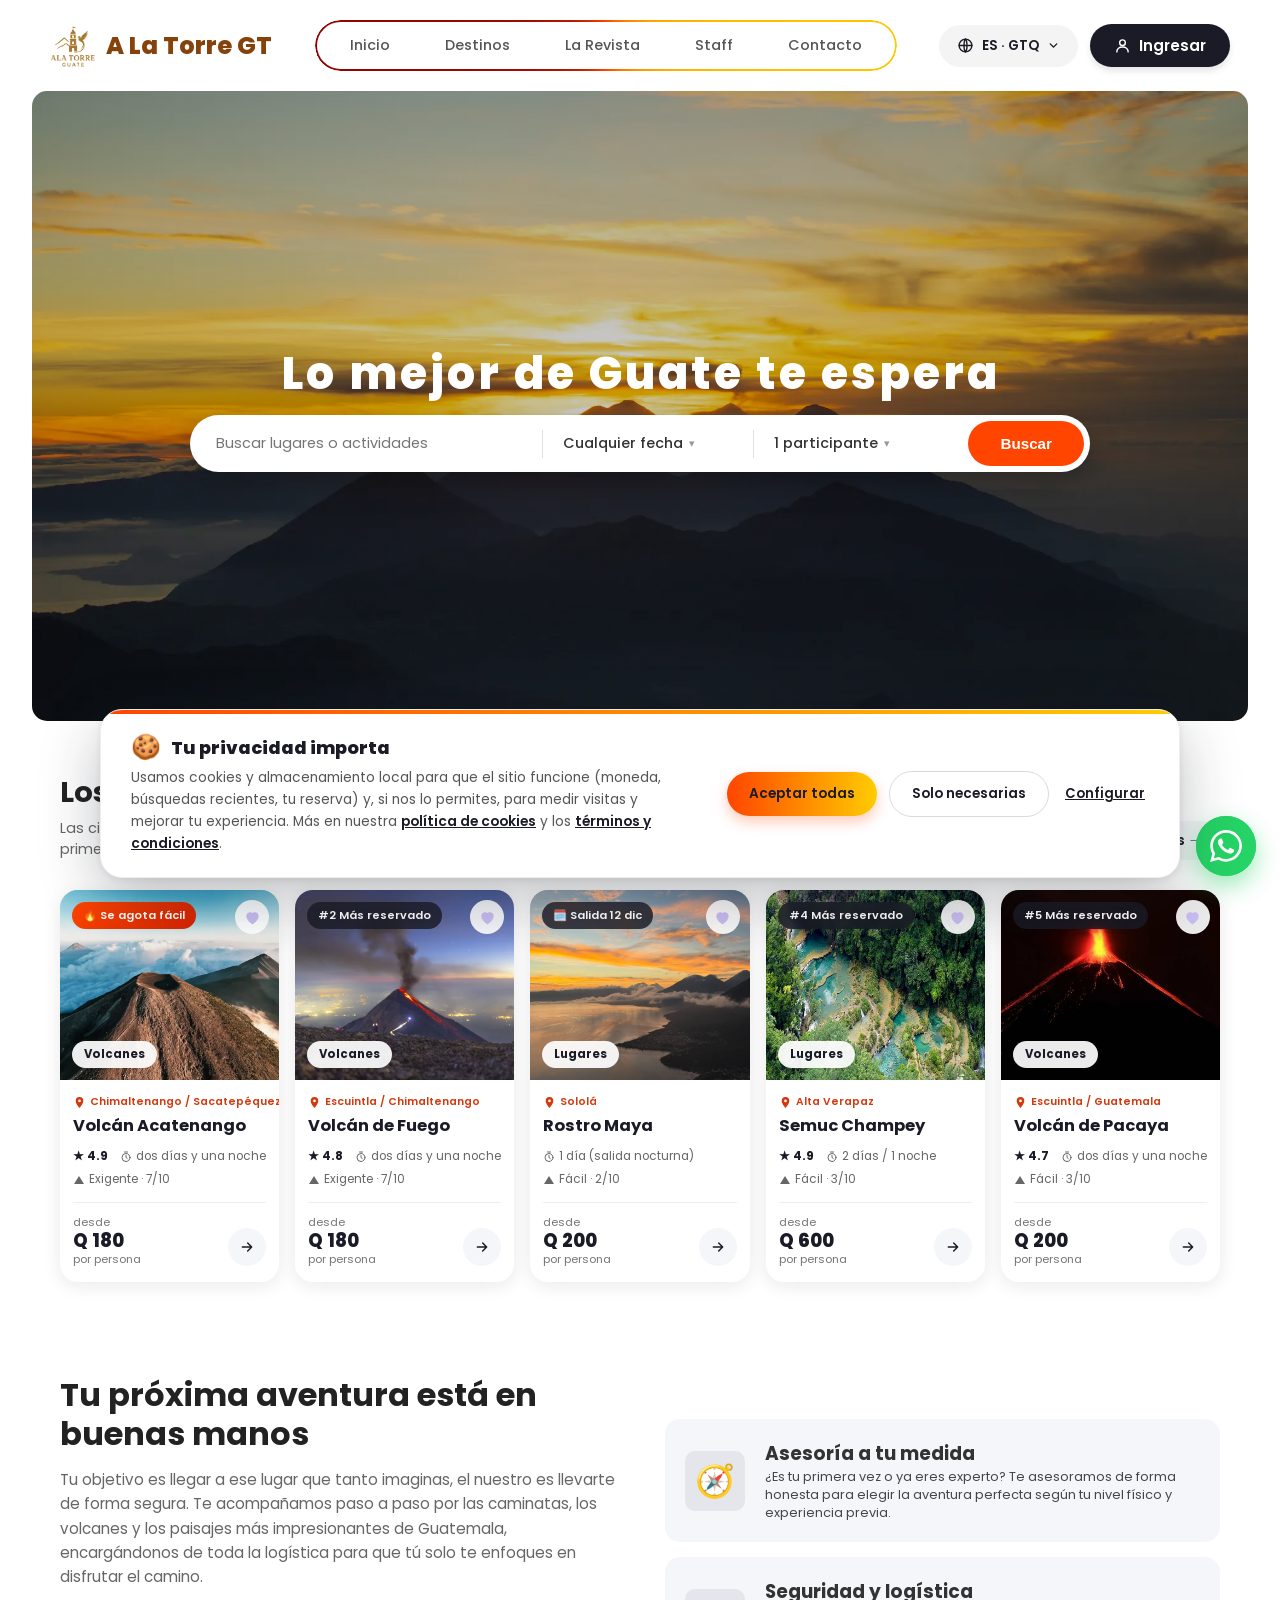
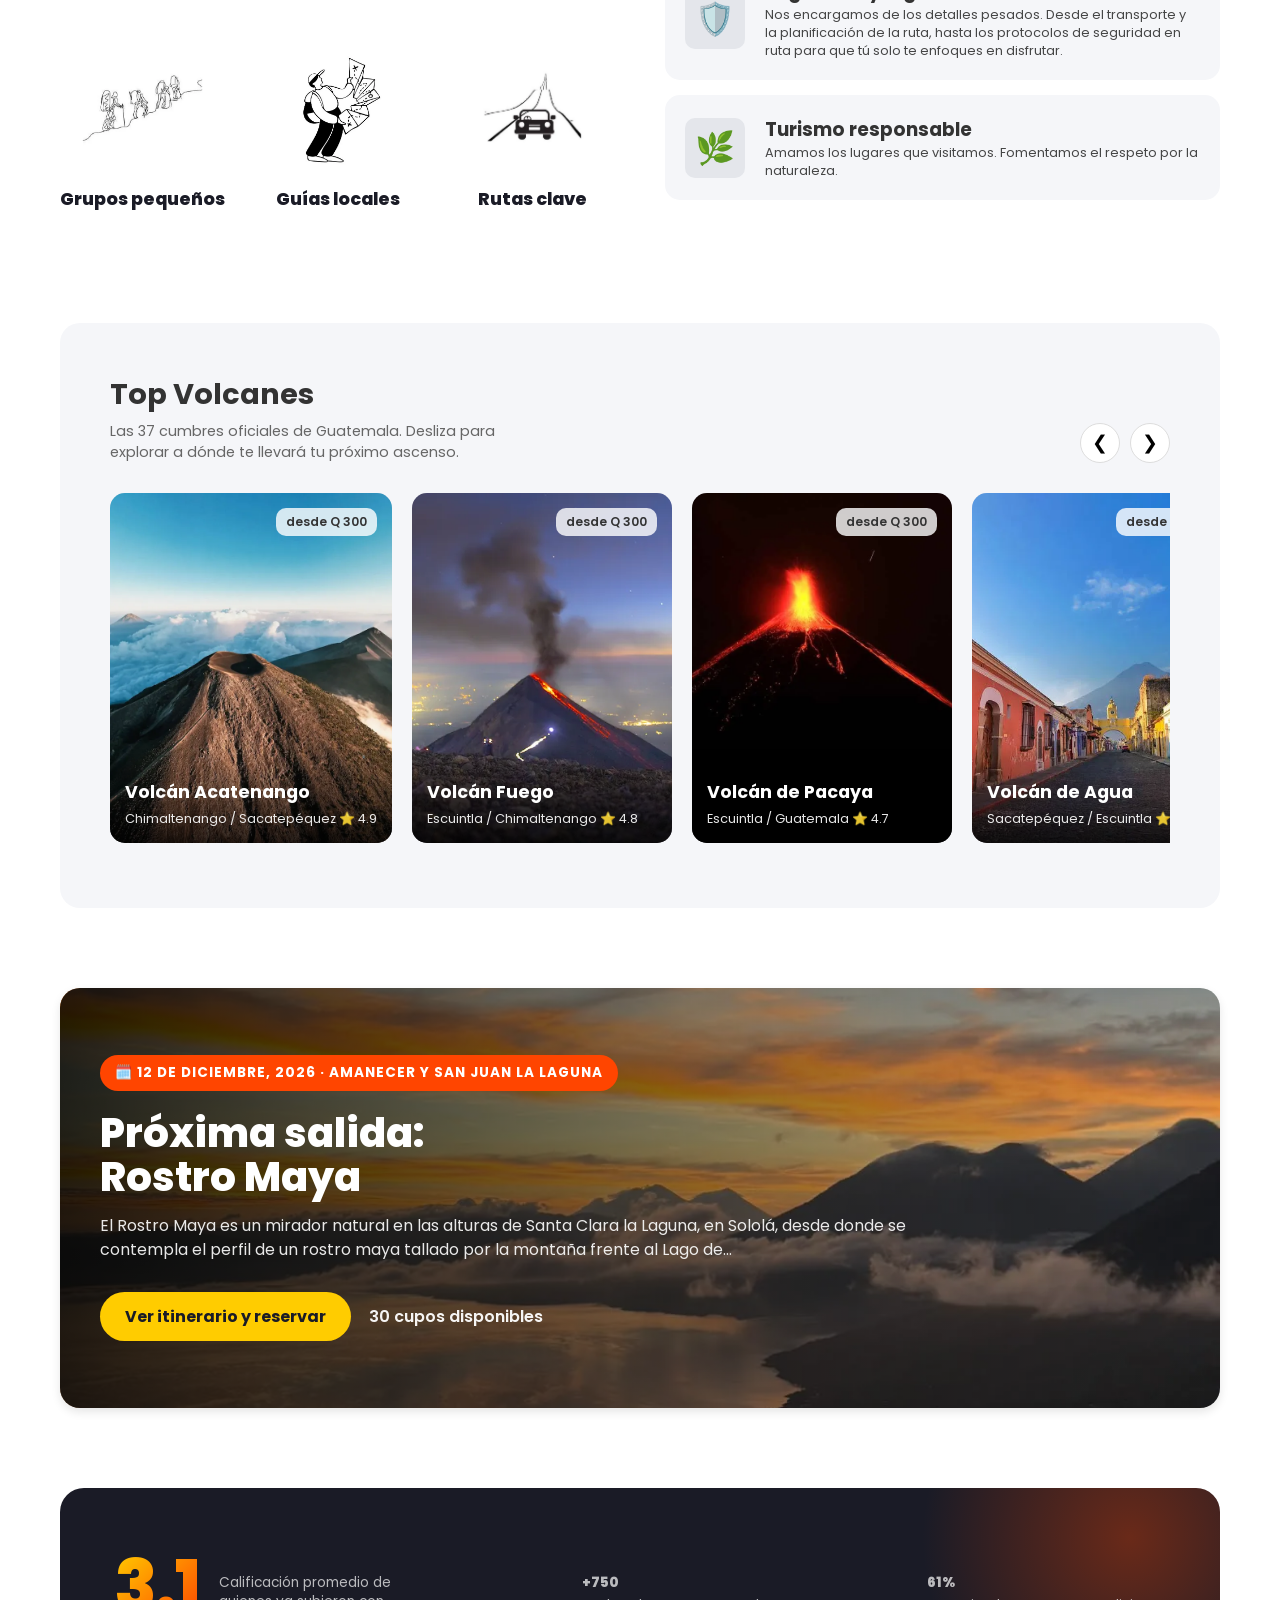
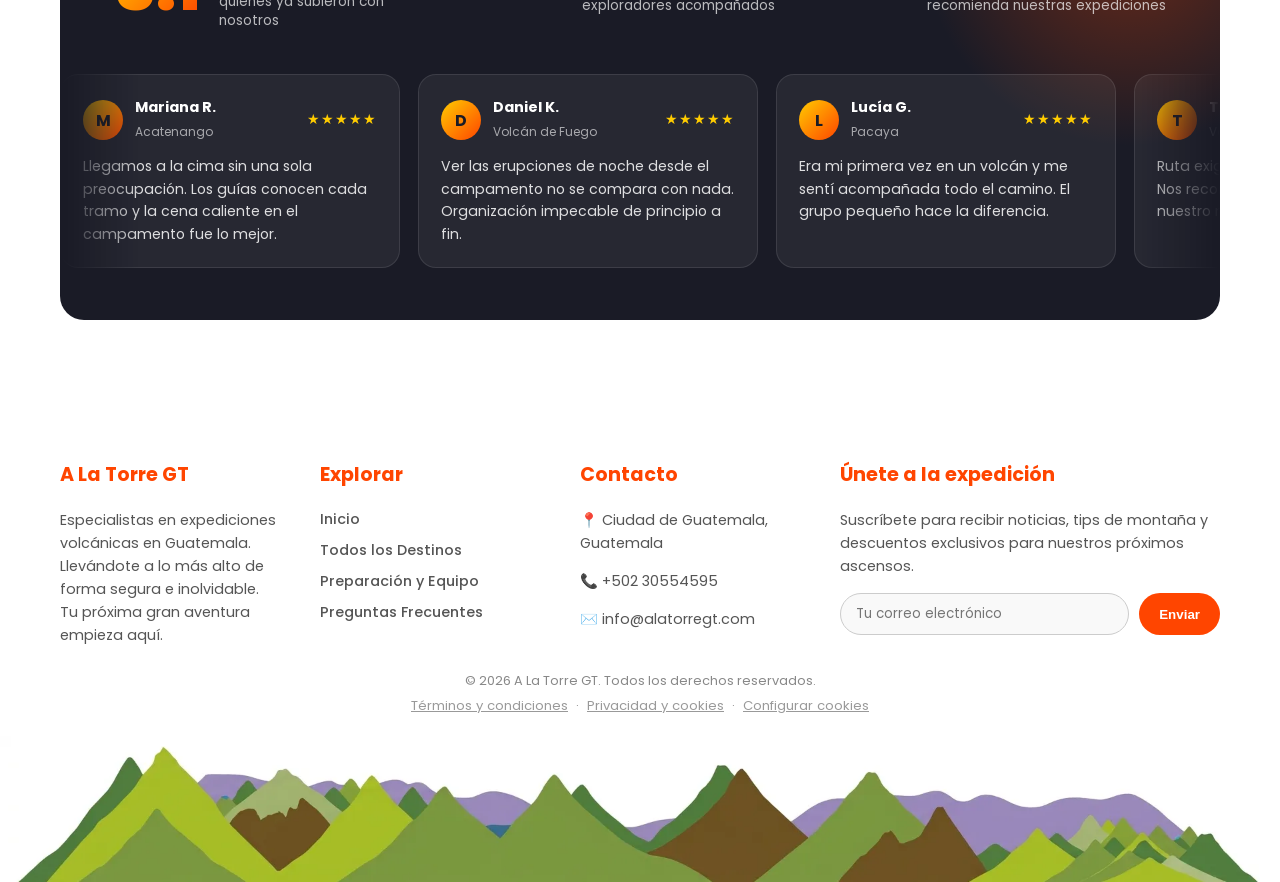
==== commit aad9915a: "Conversión de todas las fotografías a webp excepto al logo, y arreglo de algunos fallos de fotografi" ====
--- a/index.html
+++ b/index.html
@@ -6,7 +6,7 @@
     <title data-i18n="inicio.titulo">A La Torre GT | Inicio</title>
     <link rel="icon" type="image/png" href="img/logo.png">
     <script>document.documentElement.classList.add('js');</script>
-    <link rel="preload" as="image" href="img/portada.jpeg" media="(min-width: 769px)">
+    <link rel="preload" as="image" href="img/portada.webp" media="(min-width: 769px)">
     <link rel="preconnect" href="https://fonts.googleapis.com">
     <link rel="preconnect" href="https://fonts.gstatic.com" crossorigin>
     <link href="https://fonts.googleapis.com/css2?family=Poppins:wght@400;500;600;700;800&display=swap" rel="stylesheet">
@@ -170,15 +170,15 @@
                 <p data-i18n="inicio.why.texto">Tu objetivo es llegar a ese lugar que tanto imaginas, el nuestro es llevarte de forma segura. Te acompañamos paso a paso por las caminatas, los volcanes y los paisajes más impresionantes de Guatemala, encargándonos de toda la logística para que tú solo te enfoques en disfrutar el camino.</p>
                 <div class="stats-row">
                     <div class="stat-item">
-                        <div class="stat-icon"><img src="img/grupospequenos.jpg" alt="Viajes" data-i18n-attr="alt:inicio.why.alt_viajes" loading="lazy" decoding="async"></div>
+                        <div class="stat-icon"><img src="img/grupospequenos.webp" alt="Viajes" data-i18n-attr="alt:inicio.why.alt_viajes" loading="lazy" decoding="async"></div>
                         <p data-i18n="inicio.why.grupos">Grupos pequeños</p>
                     </div>
                     <div class="stat-item">
-                        <div class="stat-icon"><img src="img/guiaslocales.jpg" alt="Guías" data-i18n-attr="alt:inicio.why.alt_guias" loading="lazy" decoding="async"></div>
+                        <div class="stat-icon"><img src="img/guiaslocales.webp" alt="Guías" data-i18n-attr="alt:inicio.why.alt_guias" loading="lazy" decoding="async"></div>
                         <p data-i18n="inicio.why.guias">Guías locales</p>
                     </div>
                     <div class="stat-item">
-                        <div class="stat-icon"><img src="img/rutasclaves.jpg" alt="Rutas" data-i18n-attr="alt:inicio.why.alt_rutas" loading="lazy" decoding="async"></div>
+                        <div class="stat-icon"><img src="img/rutasclaves.webp" alt="Rutas" data-i18n-attr="alt:inicio.why.alt_rutas" loading="lazy" decoding="async"></div>
                         <p data-i18n="inicio.why.rutas">Rutas clave</p>
                     </div>
                 </div>
@@ -291,7 +291,7 @@
         </div>
 
         <div class="cumbres-reference">
-            <img src="img/cumbres.png" alt="Las 37 cumbres oficiales de Guatemala" data-i18n-attr="alt:comun.footer.cumbres_alt" loading="lazy" decoding="async">
+            <img src="img/cumbres.webp" alt="Las 37 cumbres oficiales de Guatemala" data-i18n-attr="alt:comun.footer.cumbres_alt" loading="lazy" decoding="async">
         </div>
     </footer>
 
--- a/estilos.css
+++ b/estilos.css
@@ -131,7 +131,7 @@
 .hero-section {
     width: 95%; max-width: 1400px; height: 70vh; margin: 0 auto 50px auto;
     border-radius: 15px;
-    background: linear-gradient(rgba(0,0,0,0.3), rgba(0,0,0,0.1)), url('img/portada.jpeg') bottom/cover;
+    background: linear-gradient(rgba(0,0,0,0.3), rgba(0,0,0,0.1)), url('img/portada.webp') bottom/cover;
     display: flex; flex-direction: column; justify-content: center; align-items: center; text-align: center; color: white;
 }
 
--- a/inicio.css
+++ b/inicio.css
@@ -12,14 +12,22 @@
 /* ---------- LAVA DEL MENÚ: antes era un cuadrado de 3000px girando
    (muy pesado, por eso se trababa). Ahora es solo un aro de 2px. ---------- */
 .nav-links { isolation: isolate; background: #fff; }
-.nav-links::before {
-    inset: 0; top: 0; left: 0; width: auto; height: auto; margin: 0;
-    border-radius: inherit; padding: 2px; z-index: 0; pointer-events: none;
-    background: conic-gradient(from var(--ang), #ff4500, #ffcc00, #ff4500, #8b0000, #ff4500);
-    -webkit-mask: linear-gradient(#fff 0 0) content-box, linear-gradient(#fff 0 0);
-    -webkit-mask-composite: xor;
-            mask-composite: exclude;
-    animation: lava-giro 4s linear infinite;
+/* El aro solo existe en computador y solo si el navegador soporta la máscara.
+   En celular (menú hamburguesa) no se dibuja: antes salía como un cuadrado relleno. */
+.nav-links::before { content: none; display: none; }
+@media (min-width: 769px) {
+    @supports ((mask-composite: exclude) or (-webkit-mask-composite: xor)) {
+        .nav-links::before {
+            content: ''; display: block; position: absolute;
+            inset: 0; top: 0; left: 0; width: auto; height: auto; margin: 0;
+            border-radius: inherit; padding: 2px; z-index: 0; pointer-events: none;
+            background: conic-gradient(from var(--ang, 0deg), #ff4500, #ffcc00, #ff4500, #8b0000, #ff4500);
+            -webkit-mask: linear-gradient(#fff 0 0) content-box, linear-gradient(#fff 0 0);
+            -webkit-mask-composite: xor;
+                    mask: linear-gradient(#fff 0 0) content-box exclude, linear-gradient(#fff 0 0);
+            animation: lava-giro 4s linear infinite;
+        }
+    }
 }
 .nav-links::after { display: none; }
 .navbar.pausa .nav-links::before { animation-play-state: paused; }
@@ -59,9 +67,22 @@
 
 .tc { position: relative; display: flex; flex-direction: column; background: #fff; border-radius: 18px; overflow: hidden; isolation: isolate; box-shadow: 0 4px 18px rgba(26, 27, 38, 0.09); transition: transform 0.35s ease, box-shadow 0.35s ease; }
 .tc:hover { transform: translateY(-5px); box-shadow: 0 14px 30px rgba(26, 27, 38, 0.16); }
-/* Aro de lava: solo aparece (y gira) cuando pasas el mouse */
-.tc::before { content: ''; position: absolute; inset: 0; z-index: 5; pointer-events: none; border-radius: inherit; padding: 2px; opacity: 0; transition: opacity 0.3s ease; background: conic-gradient(from var(--ang), #ff4500, #ffcc00, #ff4500, #8b0000, #ff4500); -webkit-mask: linear-gradient(#fff 0 0) content-box, linear-gradient(#fff 0 0); -webkit-mask-composite: xor; mask-composite: exclude; }
-.tc:hover::before { opacity: 1; animation: lava-giro 4s linear infinite; }
+/* Aro de lava: solo existe (y gira) cuando pasas el mouse en pantallas con mouse.
+   Si el navegador no soporta la máscara, el aro NO se dibuja (antes salía un cuadrado relleno). */
+.tc::before { content: none; }
+@media (hover: hover) and (pointer: fine) {
+    @supports ((mask-composite: exclude) or (-webkit-mask-composite: xor)) {
+        .tc::before {
+            content: ''; position: absolute; inset: 0; z-index: 5; pointer-events: none;
+            border-radius: inherit; padding: 2px; opacity: 0; transition: opacity 0.3s ease;
+            background: conic-gradient(from var(--ang, 0deg), #ff4500, #ffcc00, #ff4500, #8b0000, #ff4500);
+            -webkit-mask: linear-gradient(#fff 0 0) content-box, linear-gradient(#fff 0 0);
+            -webkit-mask-composite: xor;
+                    mask: linear-gradient(#fff 0 0) content-box exclude, linear-gradient(#fff 0 0);
+        }
+        .tc:hover::before { opacity: 1; animation: lava-giro 4s linear infinite; }
+    }
+}
 
 .tc-foto { position: relative; height: 190px; background: #d9dce3; overflow: hidden; }
 .tc-foto img { position: absolute; inset: 0; width: 100%; height: 100%; object-fit: cover; transition: transform 0.6s ease, opacity 0.6s ease; }
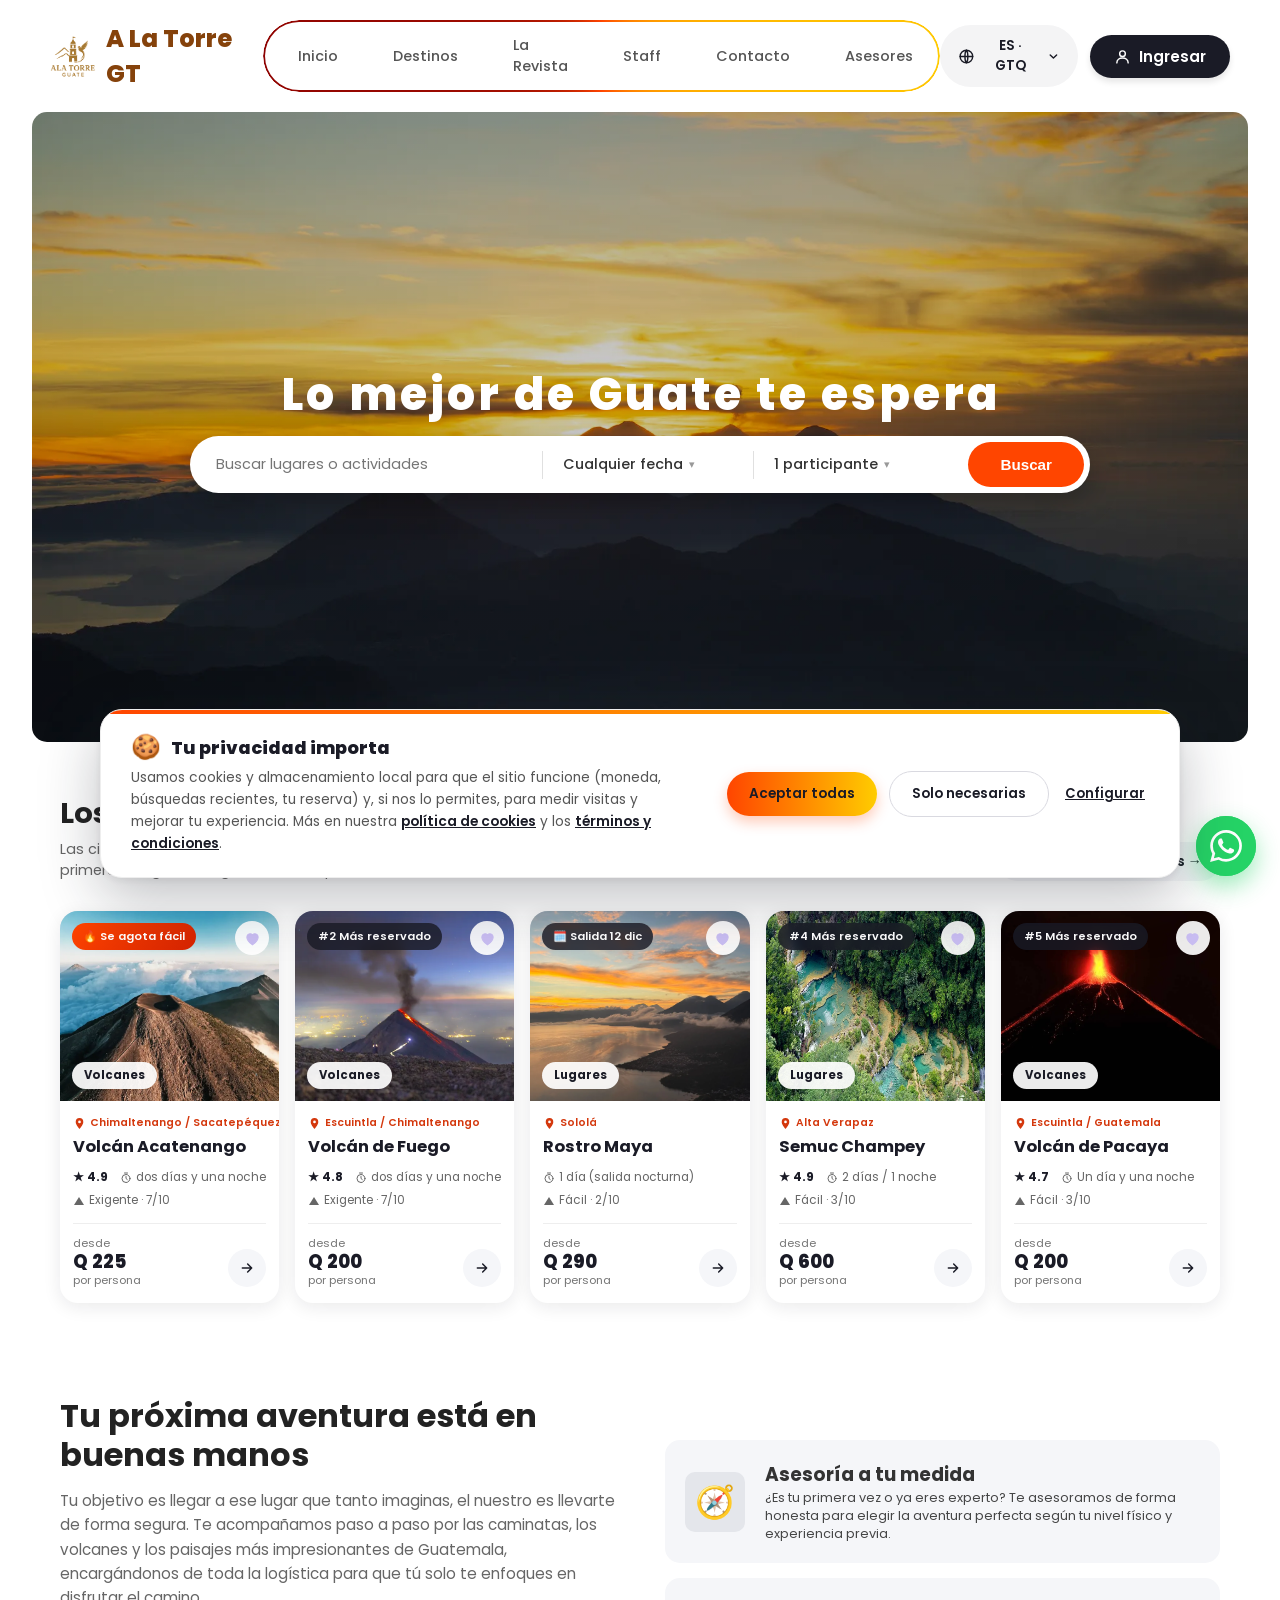
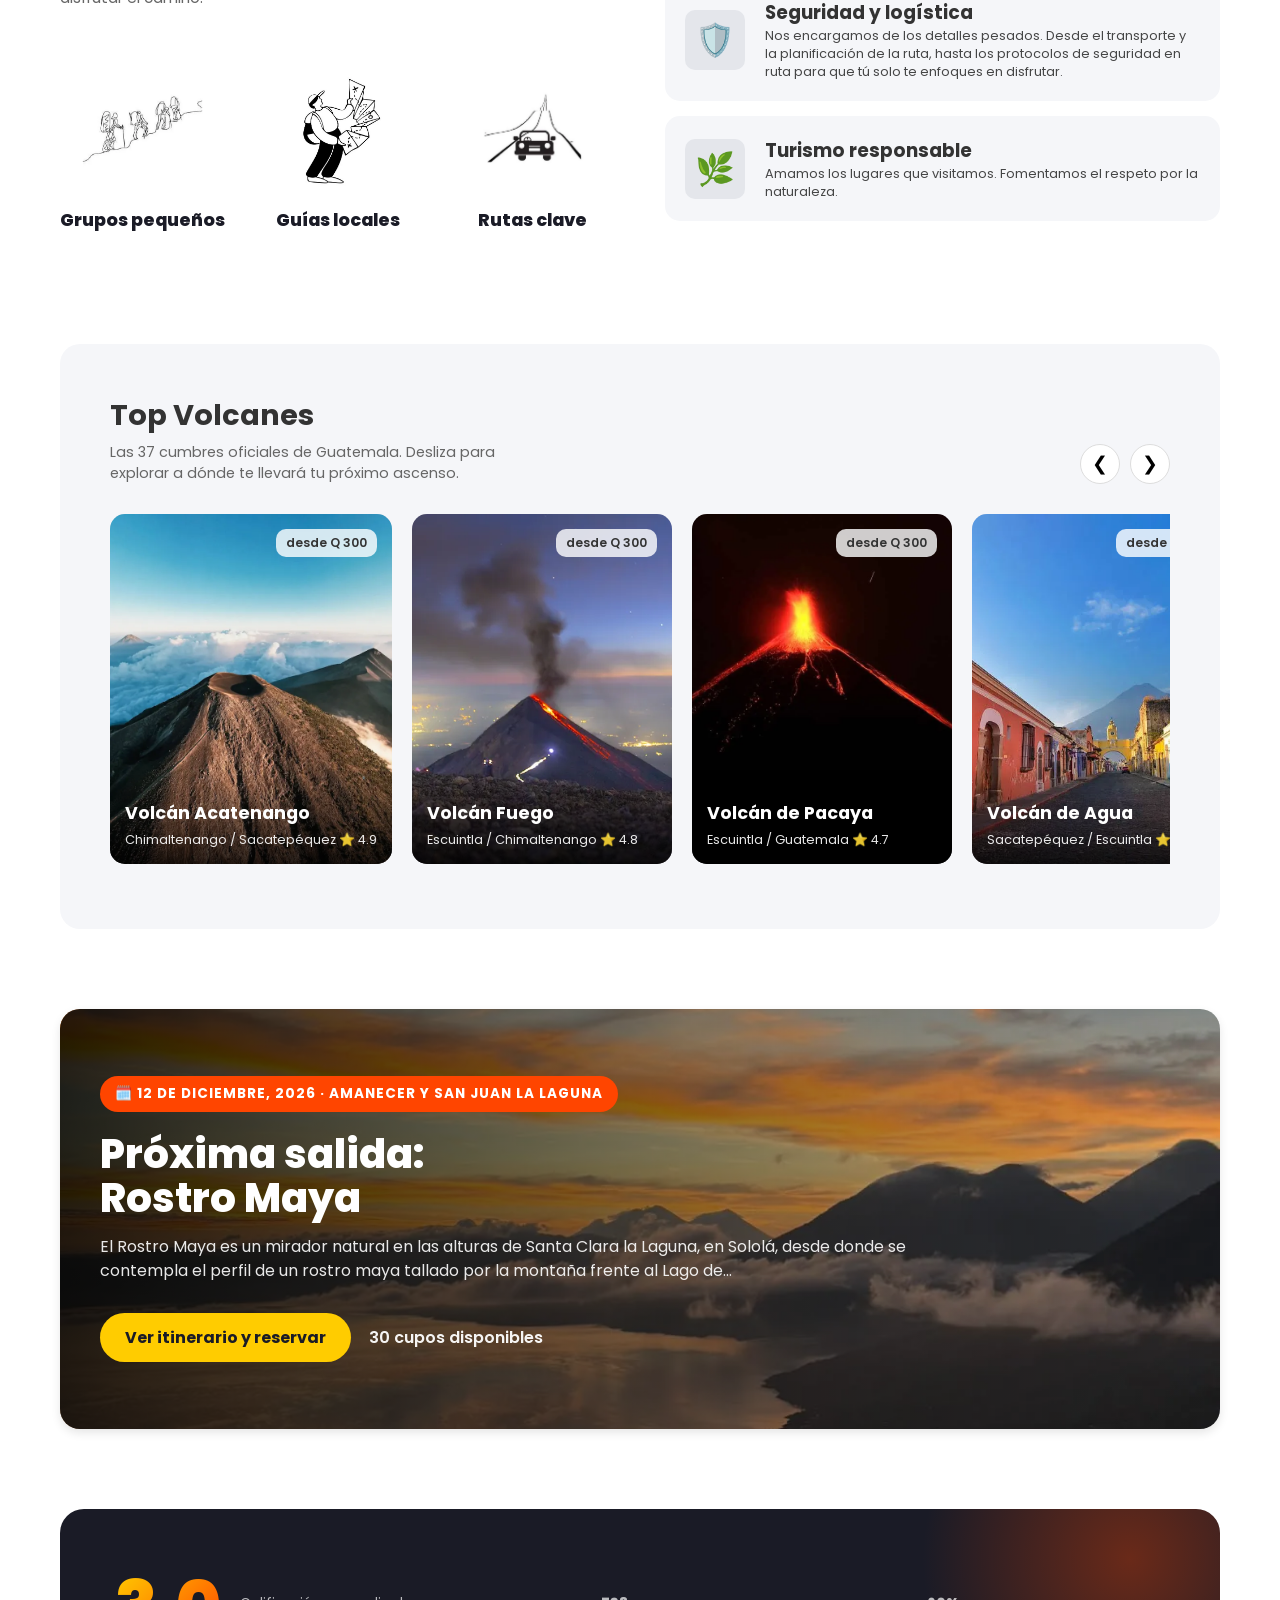
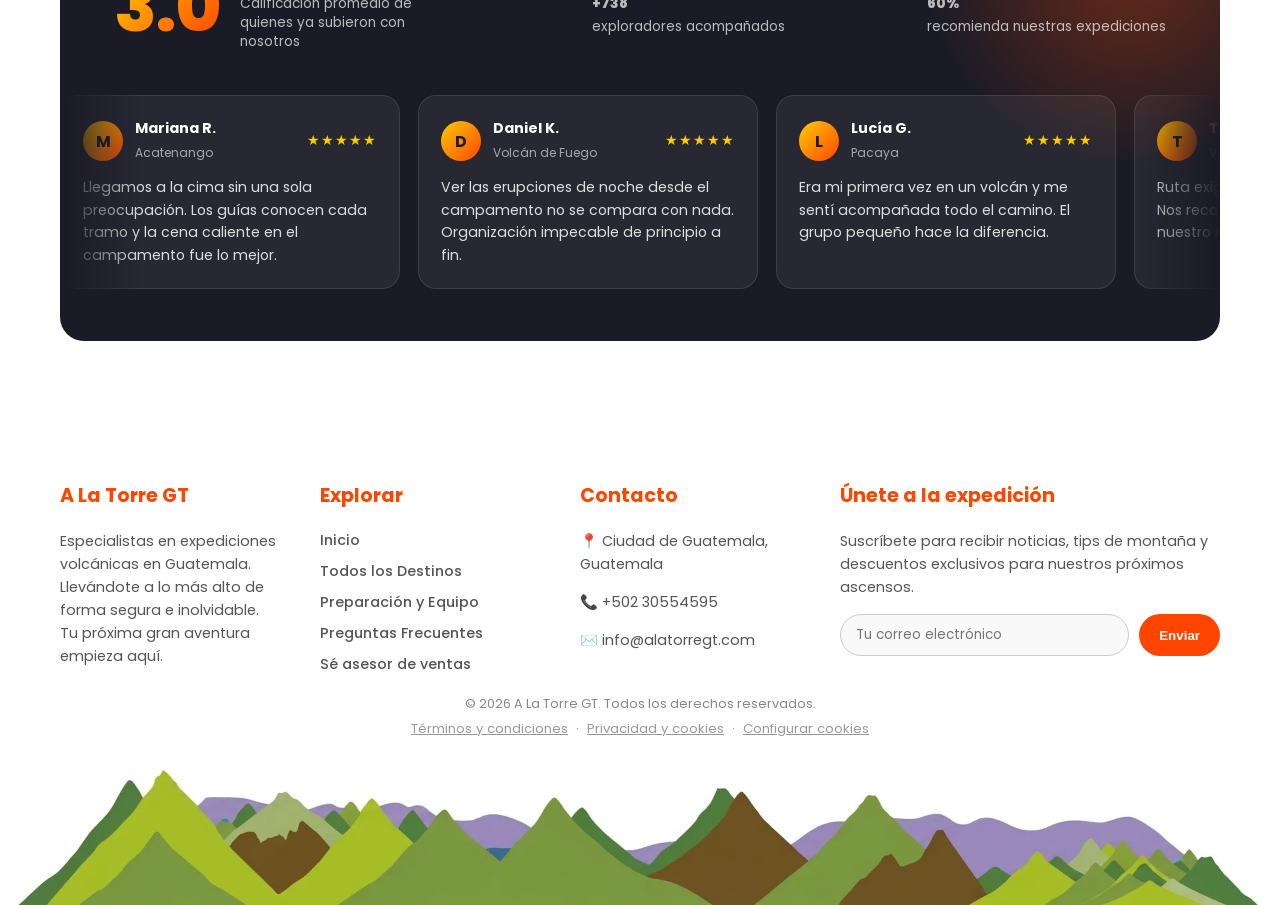
==== commit b6719a81: "Se agregó la parte de  asesores" ====
--- a/index.html
+++ b/index.html
@@ -43,6 +43,7 @@
             <a href="revista.html" data-i18n="comun.nav.revista">La Revista</a>
             <a href="staff.html" data-i18n="comun.nav.staff">Staff</a>
             <a href="contacto.html" data-i18n="comun.nav.contacto">Contacto</a>
+            <a href="asesores.html">Asesores</a>
         </div>
         <div class="nav-actions">
             <input type="text" class="search-bar" placeholder="🔍 Buscar un volcán...">
@@ -266,6 +267,7 @@
                     <li><a href="destinos.html" data-i18n="comun.footer.destinos">Todos los Destinos</a></li>
                     <li><a href="#" data-i18n="comun.footer.preparacion">Preparación y Equipo</a></li>
                     <li><a href="#" data-i18n="comun.footer.faq">Preguntas Frecuentes</a></li>
+                    <li><a href="asesores.html">Sé asesor de ventas</a></li>
                 </ul>
             </div>
 
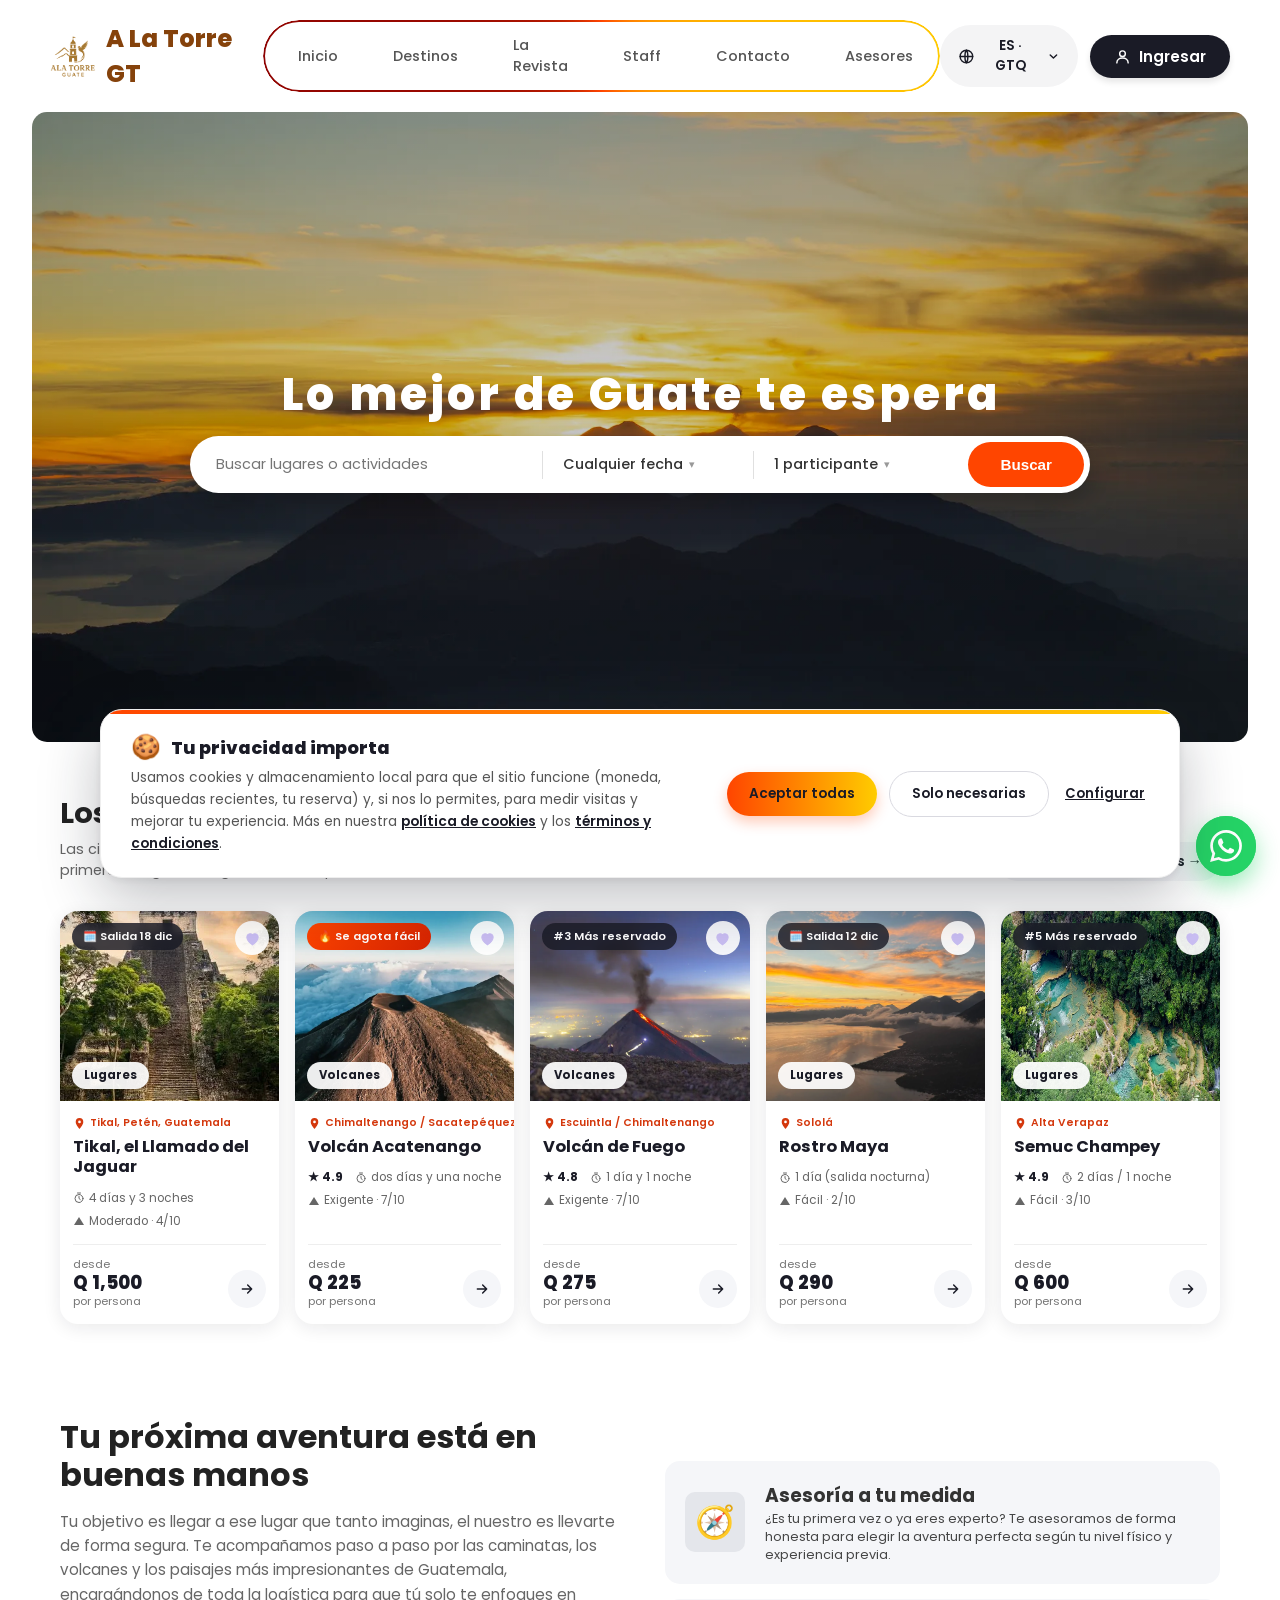
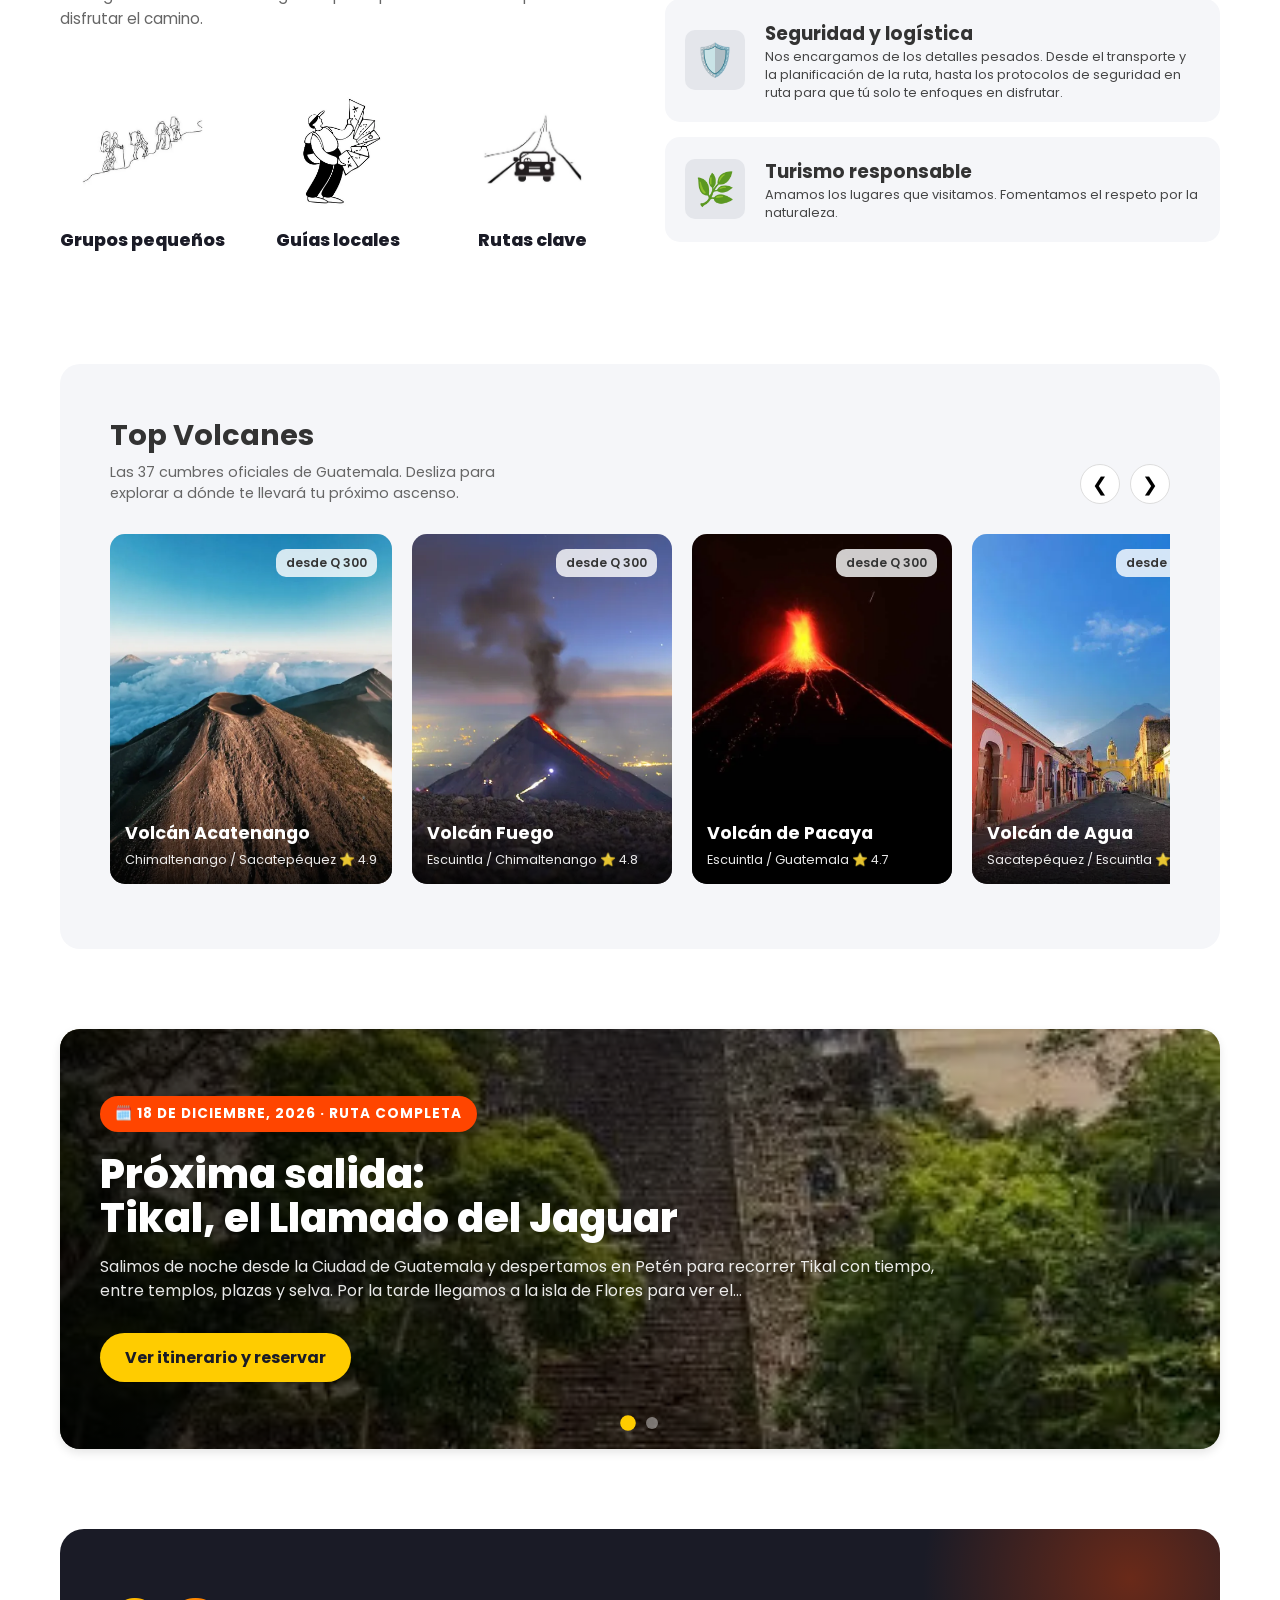
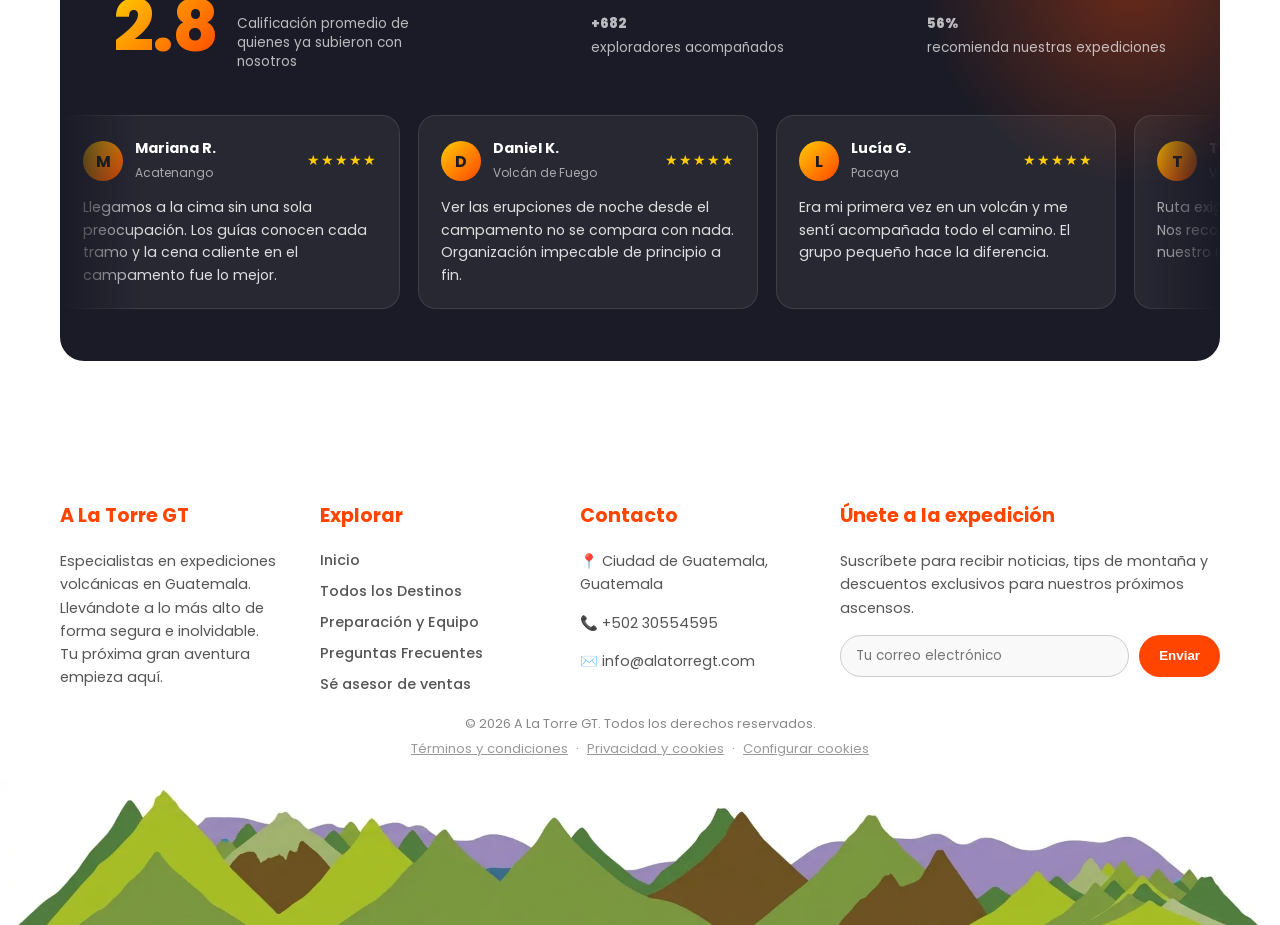
==== commit 8bd4a652: "Agregar vista previa para compartir en redes - Nueva imagen general con el logo sobre los volcanes a" ====
--- a/index.html
+++ b/index.html
@@ -5,6 +5,18 @@
     <meta name="viewport" content="width=device-width, initial-scale=1.0">
     <title data-i18n="inicio.titulo">A La Torre GT | Inicio</title>
     <link rel="icon" type="image/png" href="img/logo.png">
+    <!-- Vista previa al compartir en WhatsApp, Instagram y redes -->
+    <meta property="og:type" content="website">
+    <meta property="og:site_name" content="A La Torre GT">
+    <meta property="og:title" content="A La Torre GT">
+    <meta property="og:description" content="Volcanes y aventuras en Guatemala, con guías locales y salidas grupales.">
+    <meta property="og:image" content="https://raw.githubusercontent.com/dxnnix16/a-la-torre-gt/main/img/compartir.jpg">
+    <meta property="og:image:type" content="image/jpeg">
+    <meta property="og:image:width" content="1200">
+    <meta property="og:image:height" content="630">
+    <meta property="og:image:alt" content="A La Torre Guate: volcanes de Guatemala al atardecer">
+    <meta name="twitter:card" content="summary_large_image">
+    <meta name="twitter:image" content="https://raw.githubusercontent.com/dxnnix16/a-la-torre-gt/main/img/compartir.jpg">
     <script>document.documentElement.classList.add('js');</script>
     <link rel="preload" as="image" href="img/portada.webp" media="(min-width: 769px)">
     <link rel="preconnect" href="https://fonts.googleapis.com">
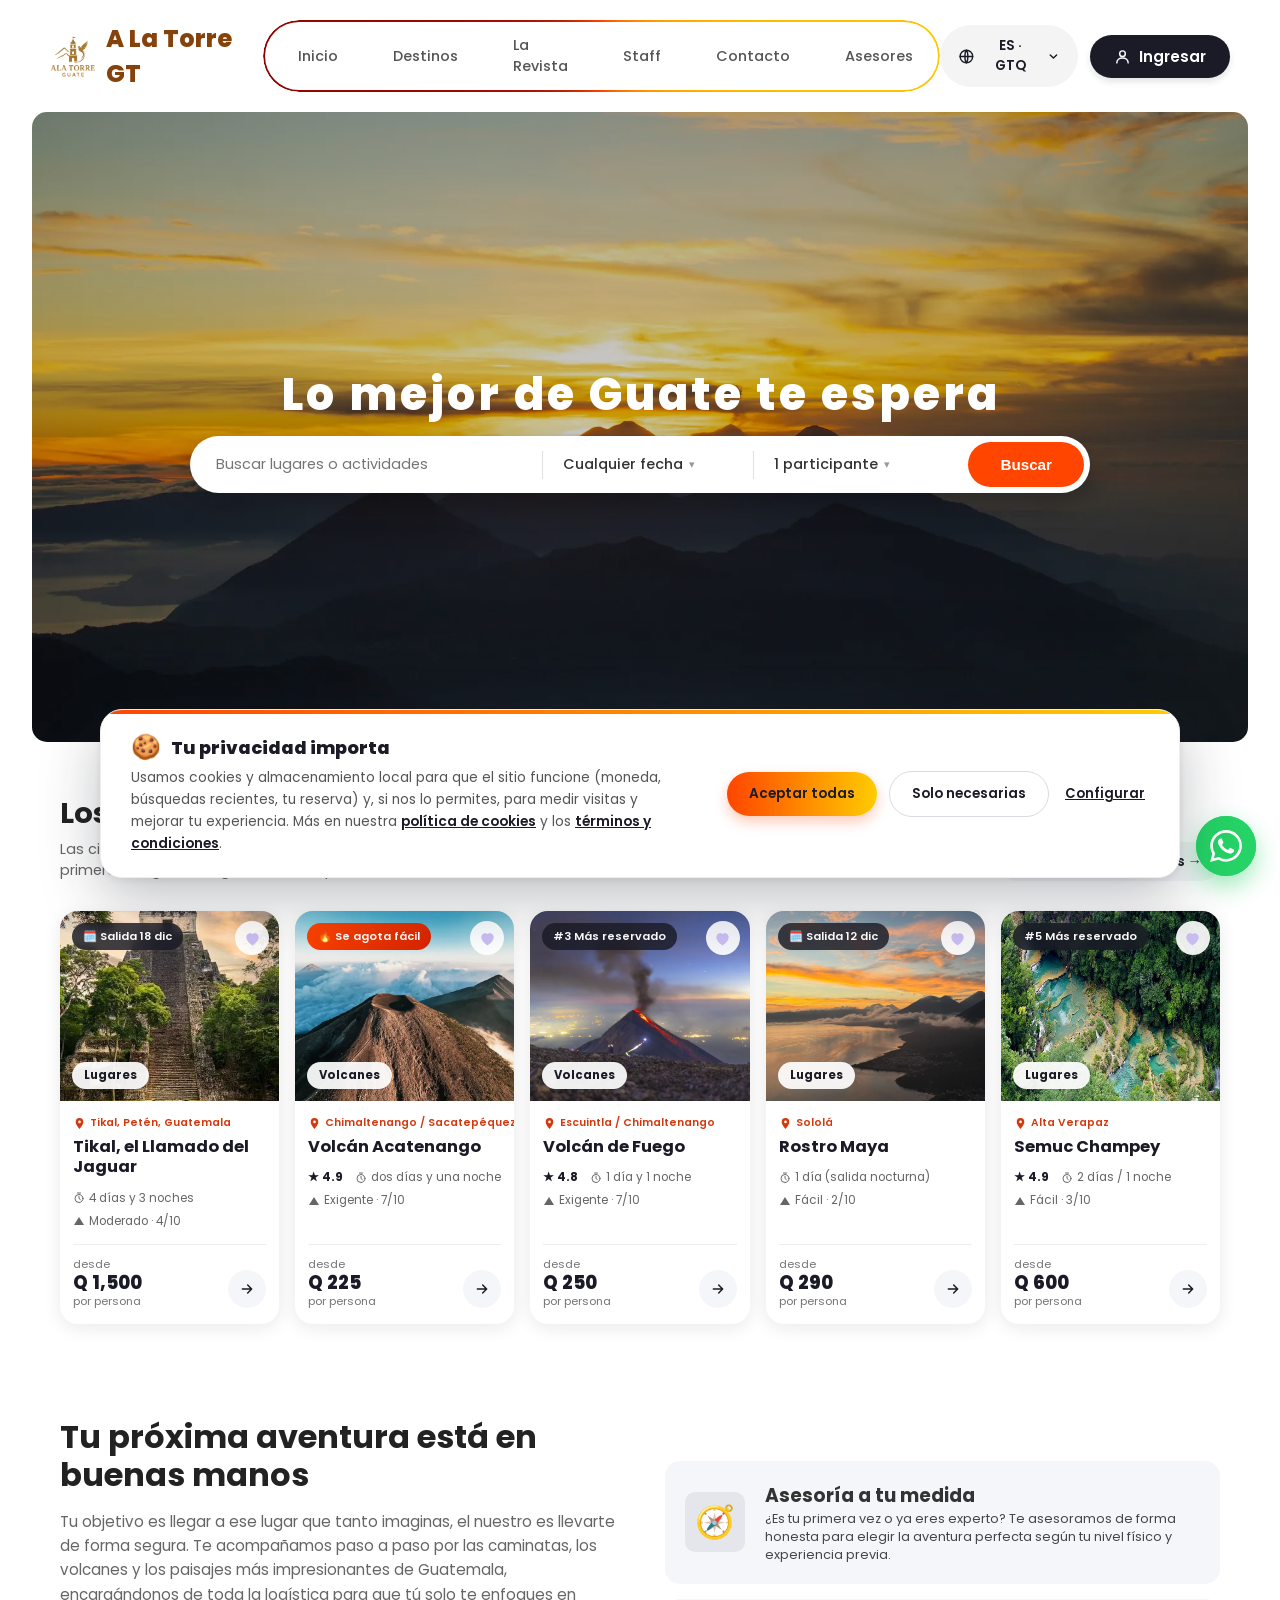
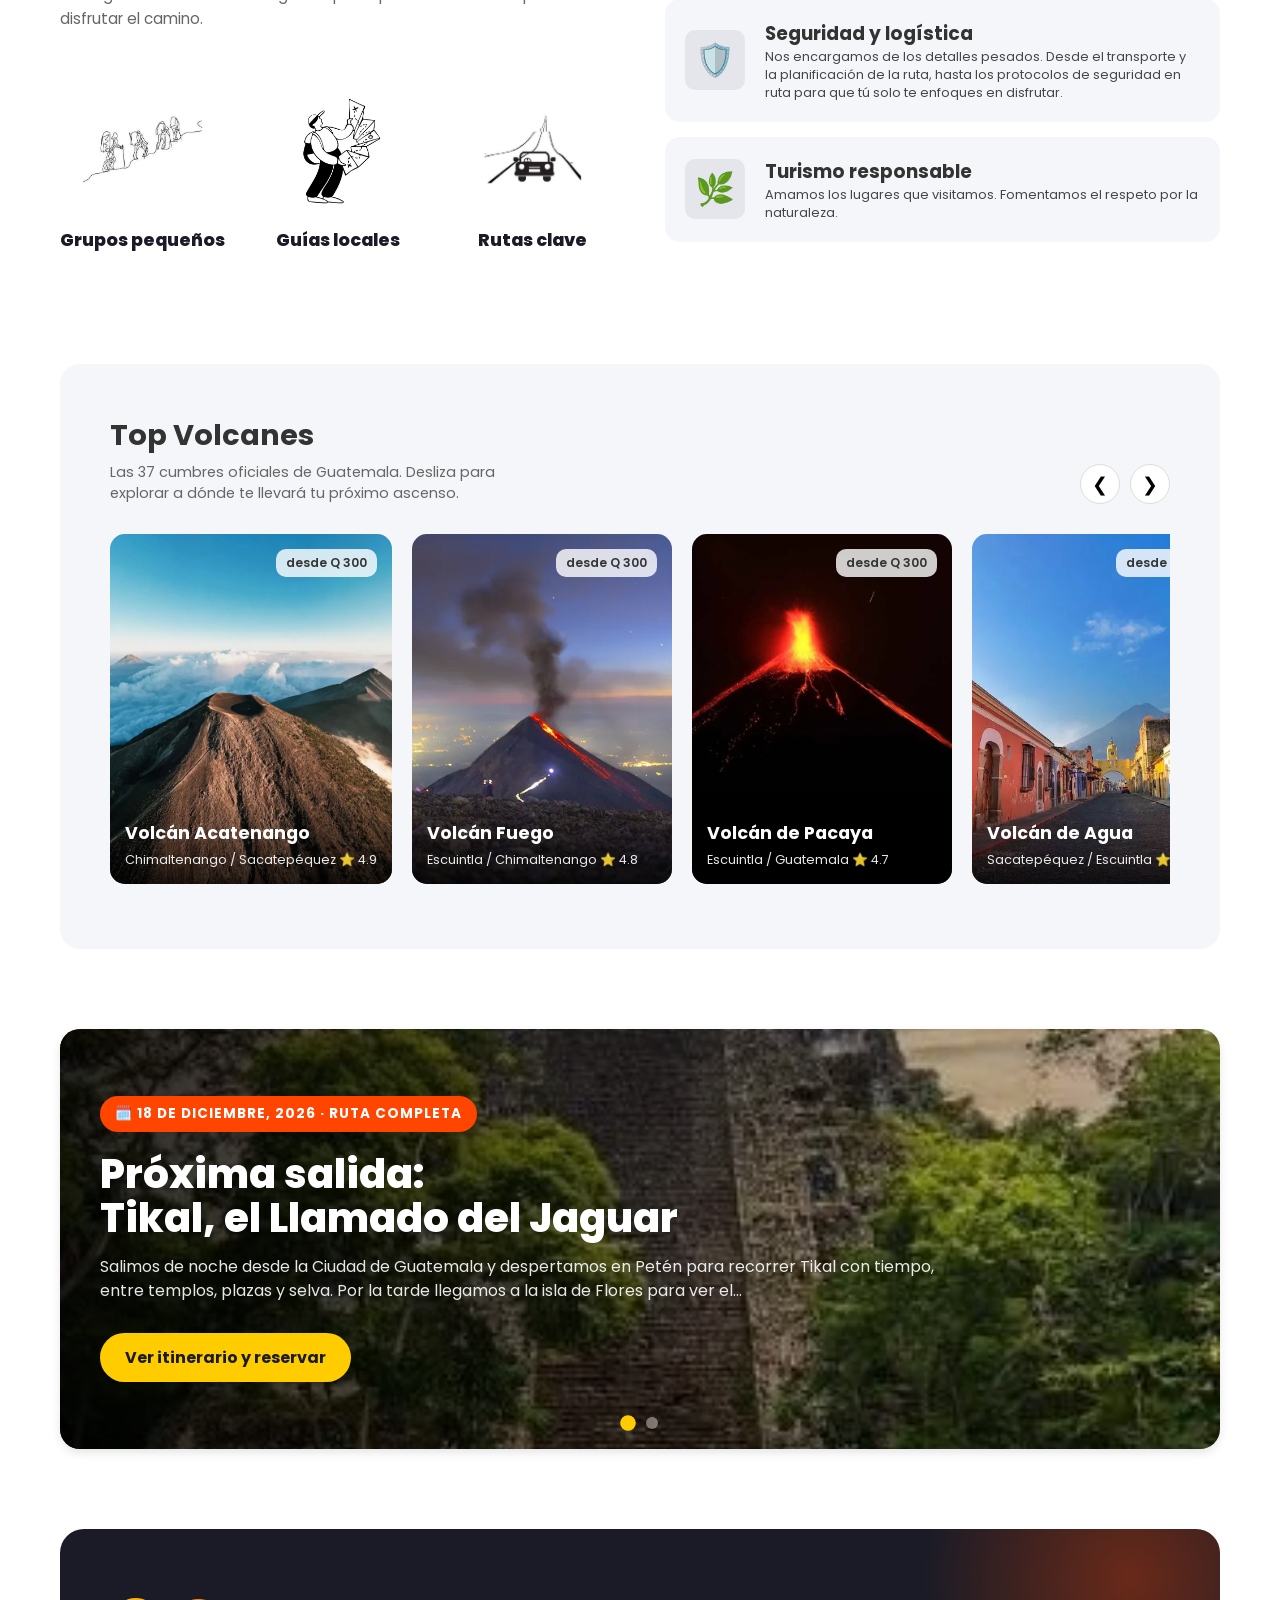
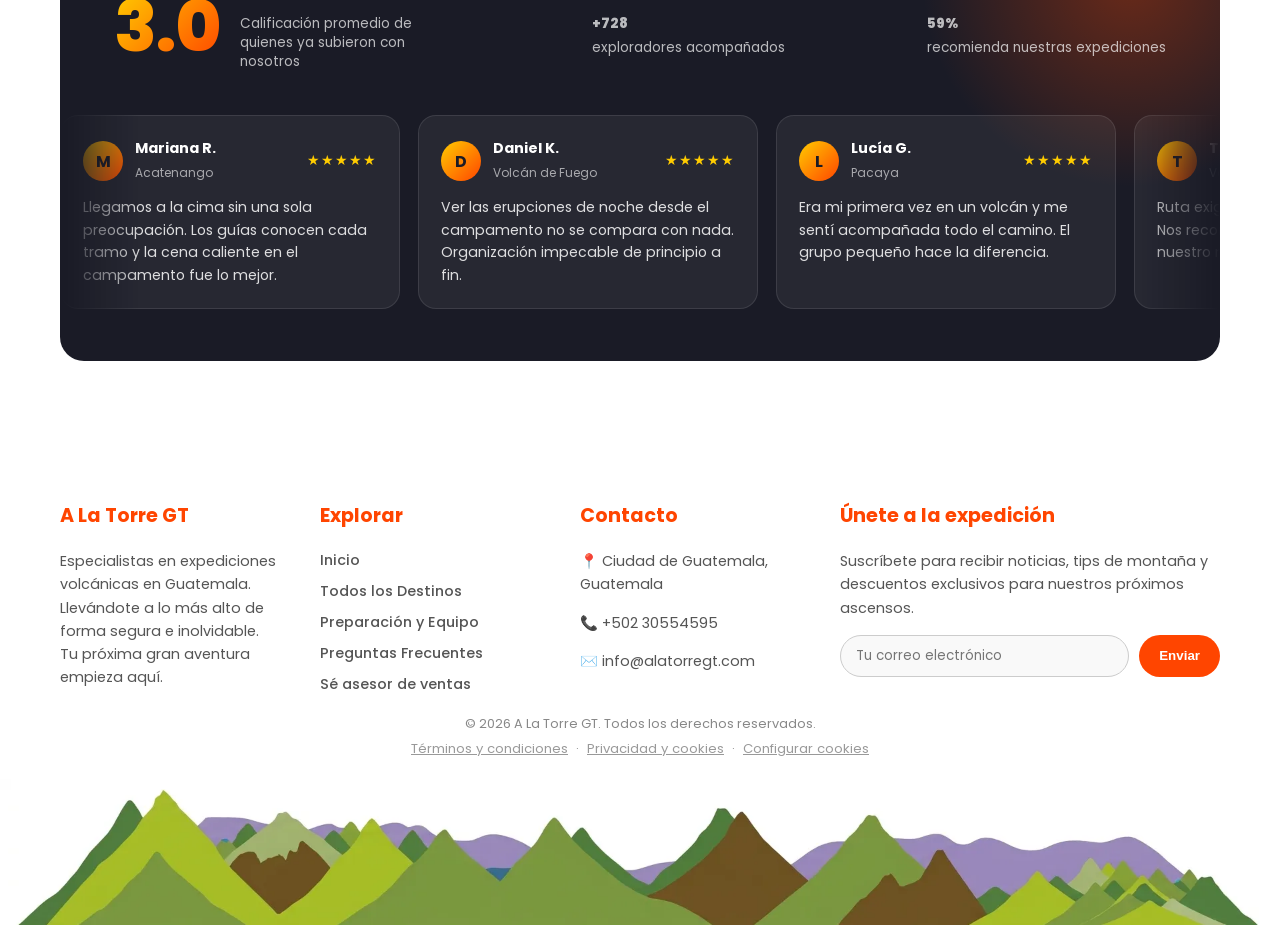
==== commit 5d7b2624: "Anuncio: cambiar pósters según la fecha de salida - El inicio muestra el póster de la próxima salida" ====
--- a/index.html
+++ b/index.html
@@ -310,8 +310,8 @@
     </footer>
 
     <!-- ===== ANUNCIO DE LA PRÓXIMA SALIDA GRUPAL =====
-         Aparece una vez, ~3 s después de entrar. Imagen, enlace y tiempos se cambian en anuncio.js.
-         Póster en img/anuncio1.(jpg/png/webp…) con proporción 3:4. -->
+         Aparece una vez, ~3 s después de entrar. Los pósters y sus fechas se cambian en anuncio.js.
+         Pósters en img/posters_de_anuncio/ con proporción 4:5. -->
     <div class="anu" id="anuncio" role="dialog" aria-modal="true" aria-label="Próxima salida grupal" data-i18n-attr="aria-label:inicio.anuncio.aria" hidden>
         <div class="anu-fondo" data-anu-cerrar></div>
 
--- a/anuncio.css
+++ b/anuncio.css
@@ -62,13 +62,13 @@
    Ancho = el menor entre: pantalla, 420px y lo que deja la altura libre,
    así el póster 3:4 + el botón siempre caben sin cortarse. */
 .anu-card {
-    --w: min(calc(100vw - 32px), 420px, calc((100vh - 150px) * 0.75));
+    --w: min(calc(100vw - 32px), 420px, calc((100vh - 150px) * 0.8));
     position: relative; z-index: 3; margin: auto; width: max(var(--w), 230px);
     background: #14151d; border-radius: 22px; overflow: hidden; isolation: isolate; outline: none;
     box-shadow: 0 40px 90px -20px rgba(255, 69, 0, 0.38), 0 18px 40px rgba(0, 0, 0, 0.5);
 }
 @supports (height: 100dvh) {
-    .anu-card { --w: min(calc(100vw - 32px), 420px, calc((100dvh - 150px) * 0.75)); }
+    .anu-card { --w: min(calc(100vw - 32px), 420px, calc((100dvh - 150px) * 0.8)); }
 }
 /* aro de lava girando (el mismo recurso del menú y las tarjetas) */
 .anu-card::before {
@@ -80,7 +80,7 @@
 }
 
 /* ---------- PÓSTER 3:4 ---------- */
-.anu-foto { position: relative; aspect-ratio: 3 / 4; overflow: hidden; background: #14151d; }
+.anu-foto { position: relative; aspect-ratio: 4 / 5; overflow: hidden; background: #14151d; }
 .anu-foto img { display: block; width: 100%; height: 100%; object-fit: cover; }
 
 /* "Lava que sube": una cortina oscura con borde ondulado sube y deja ver el póster;
